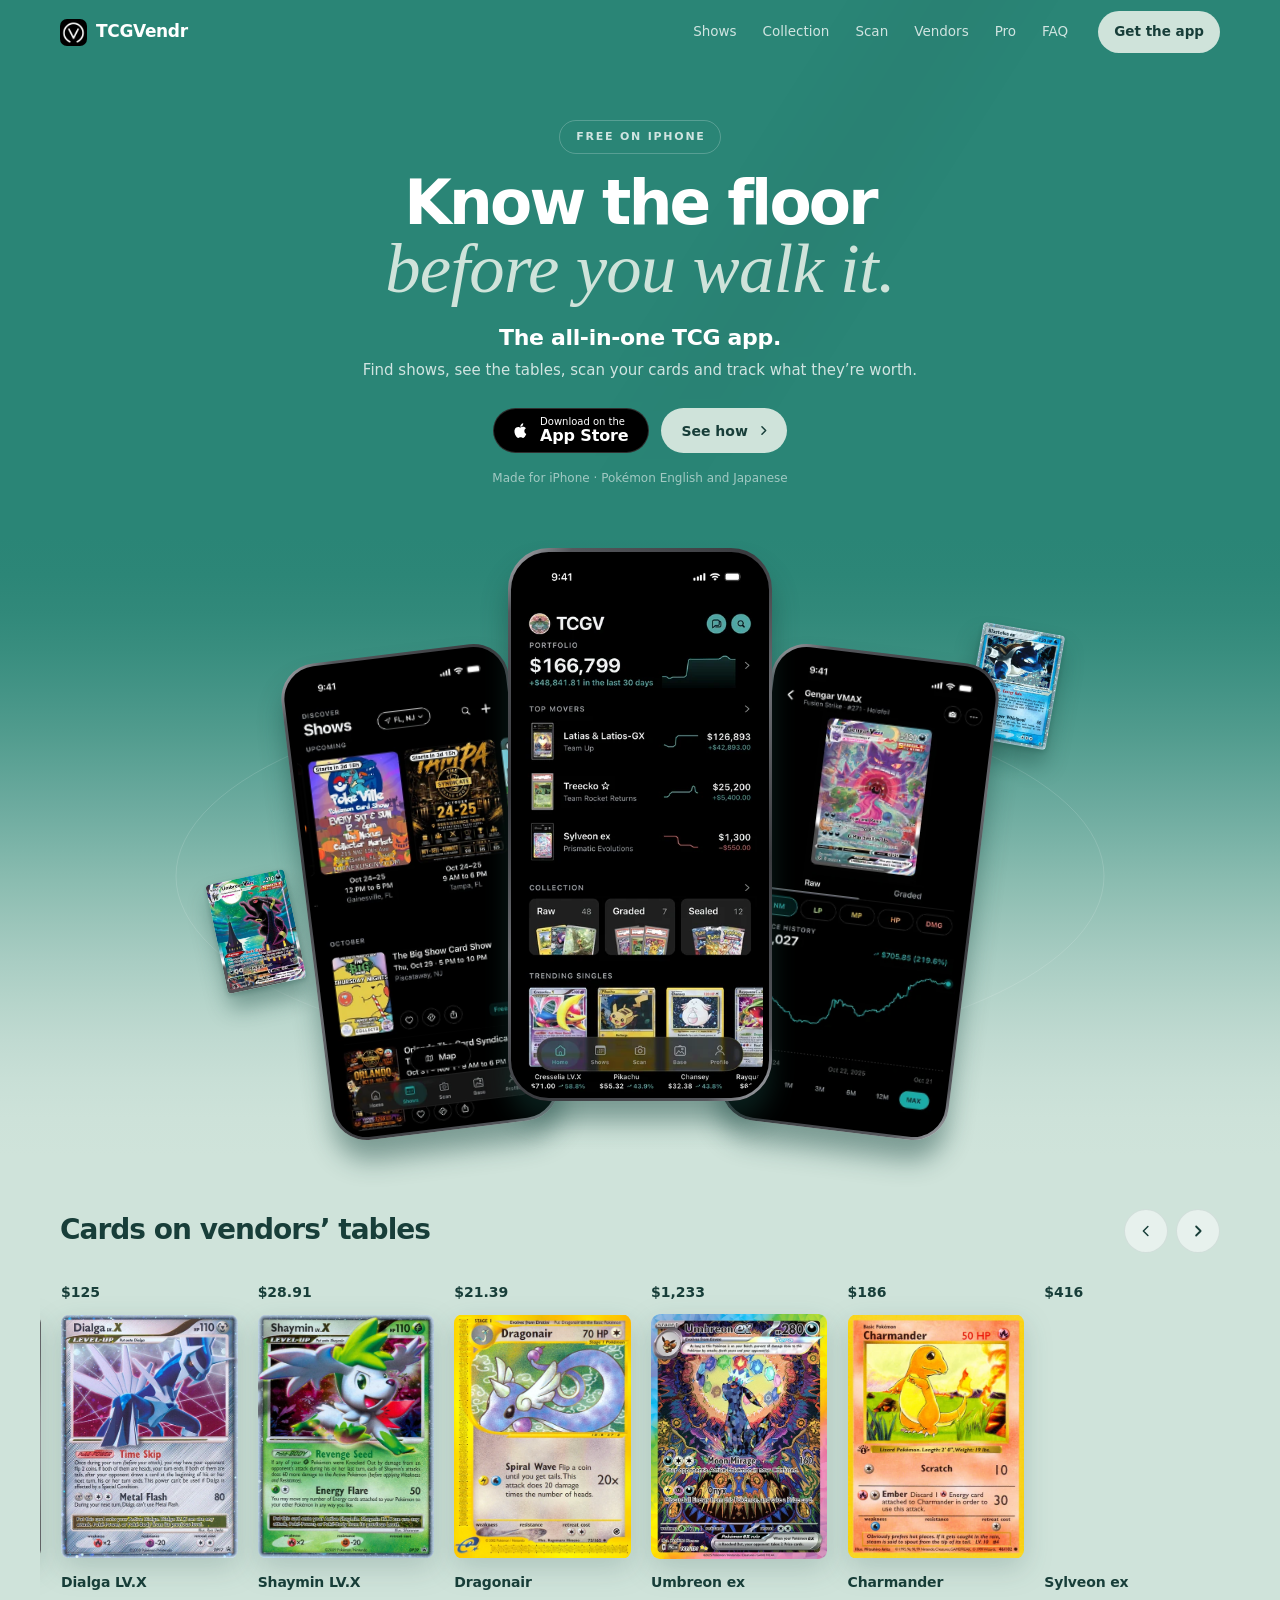
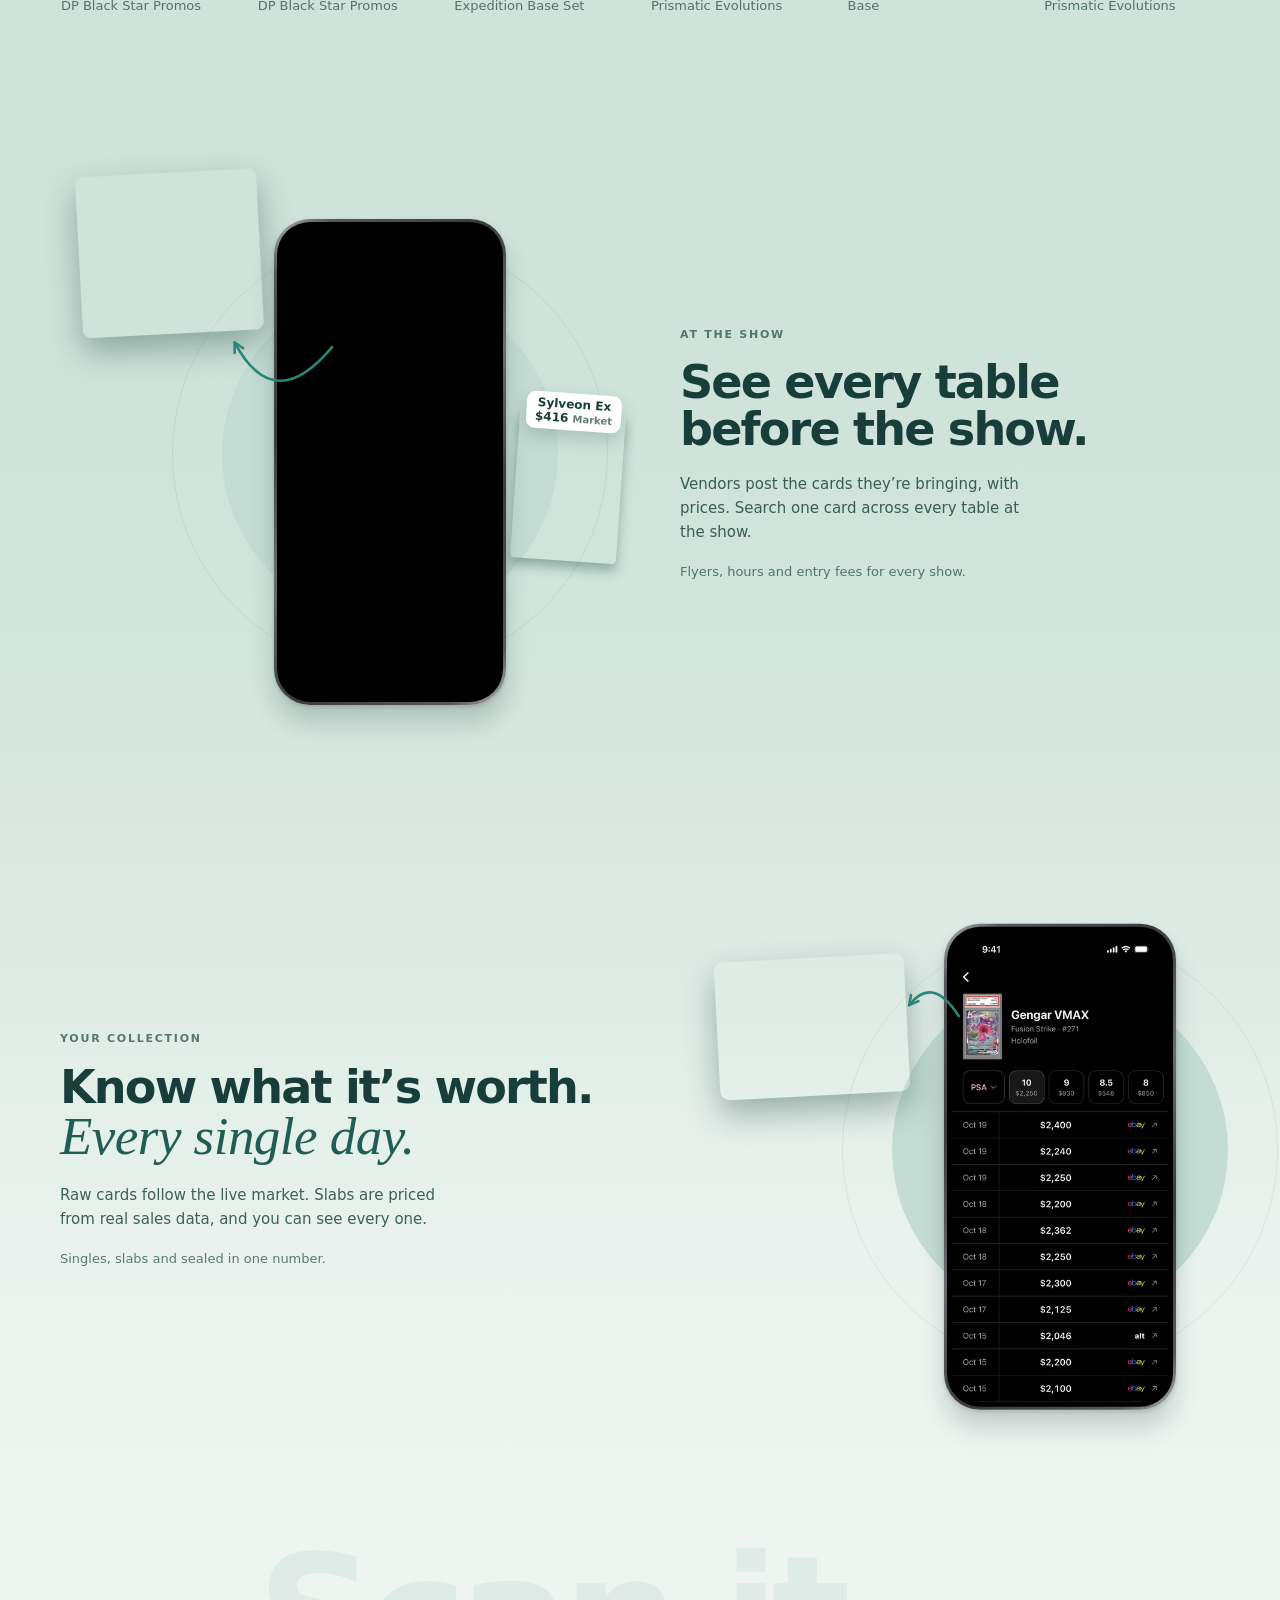
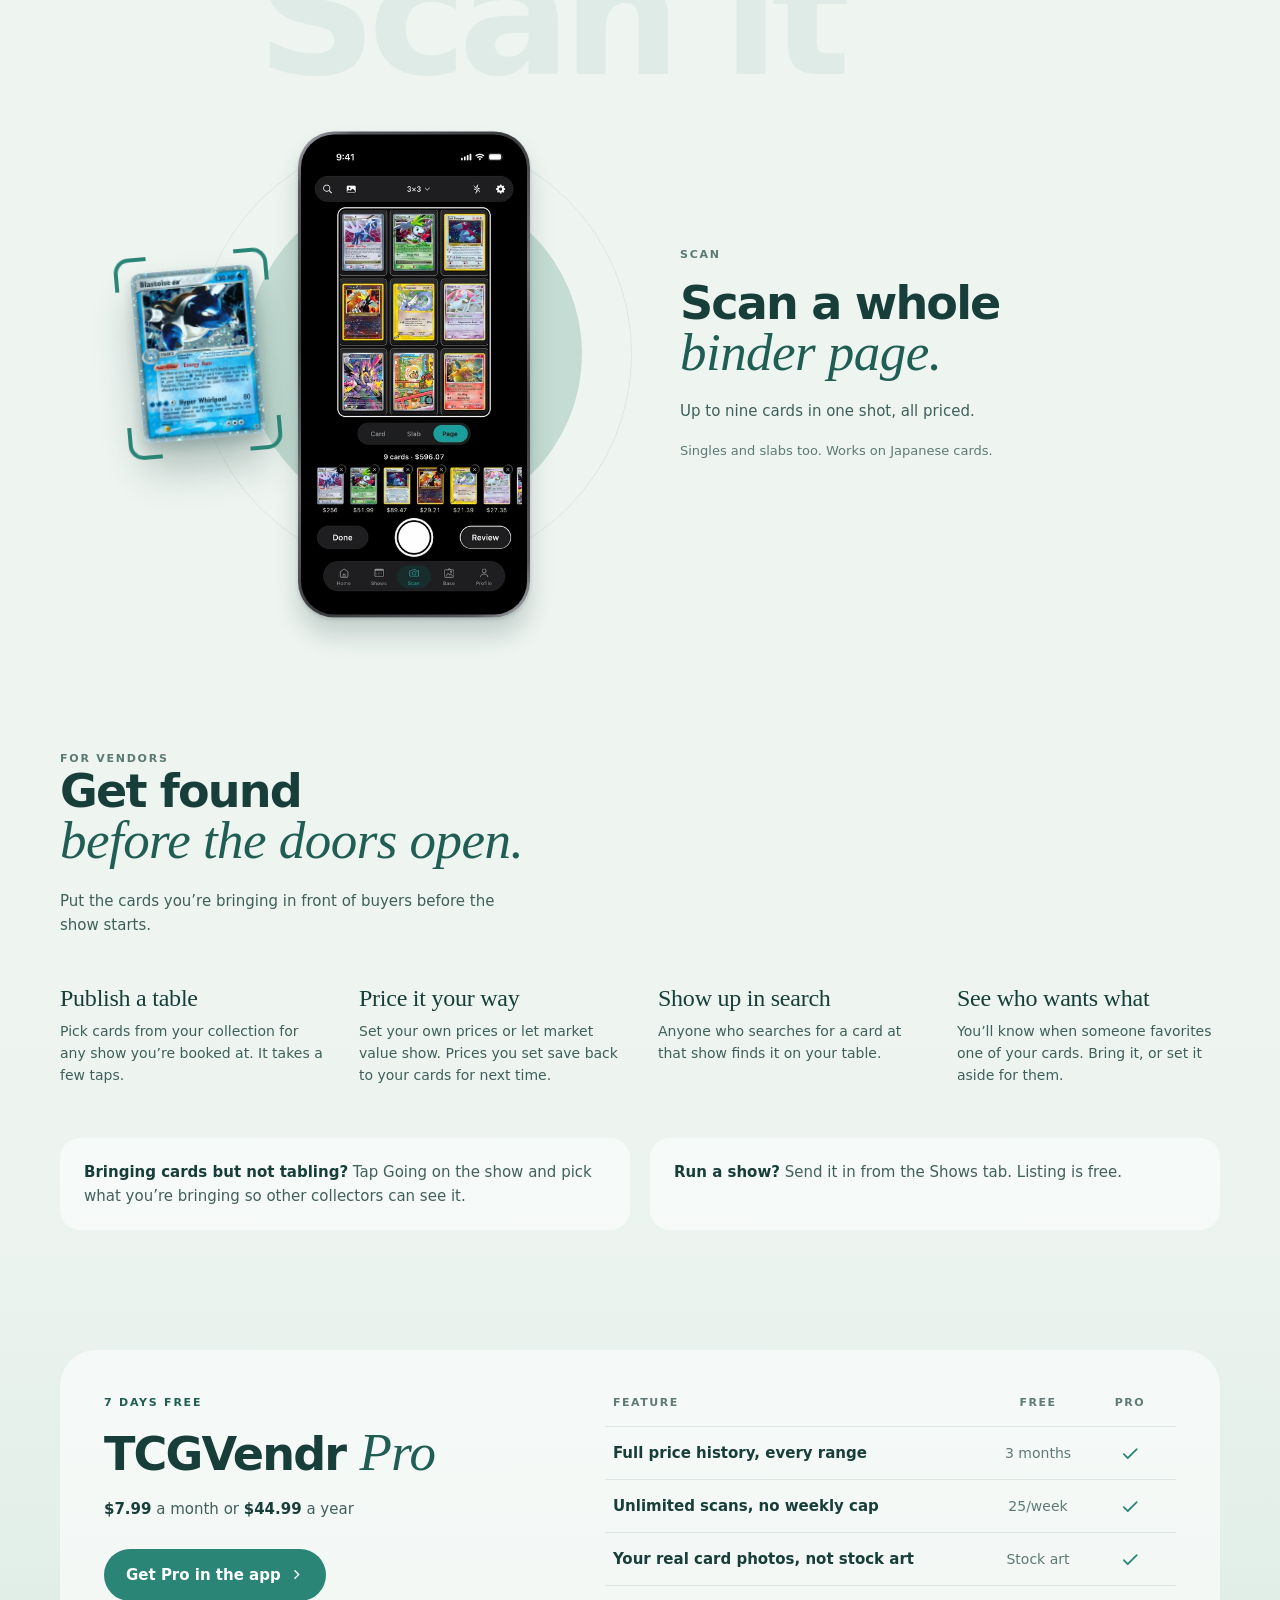
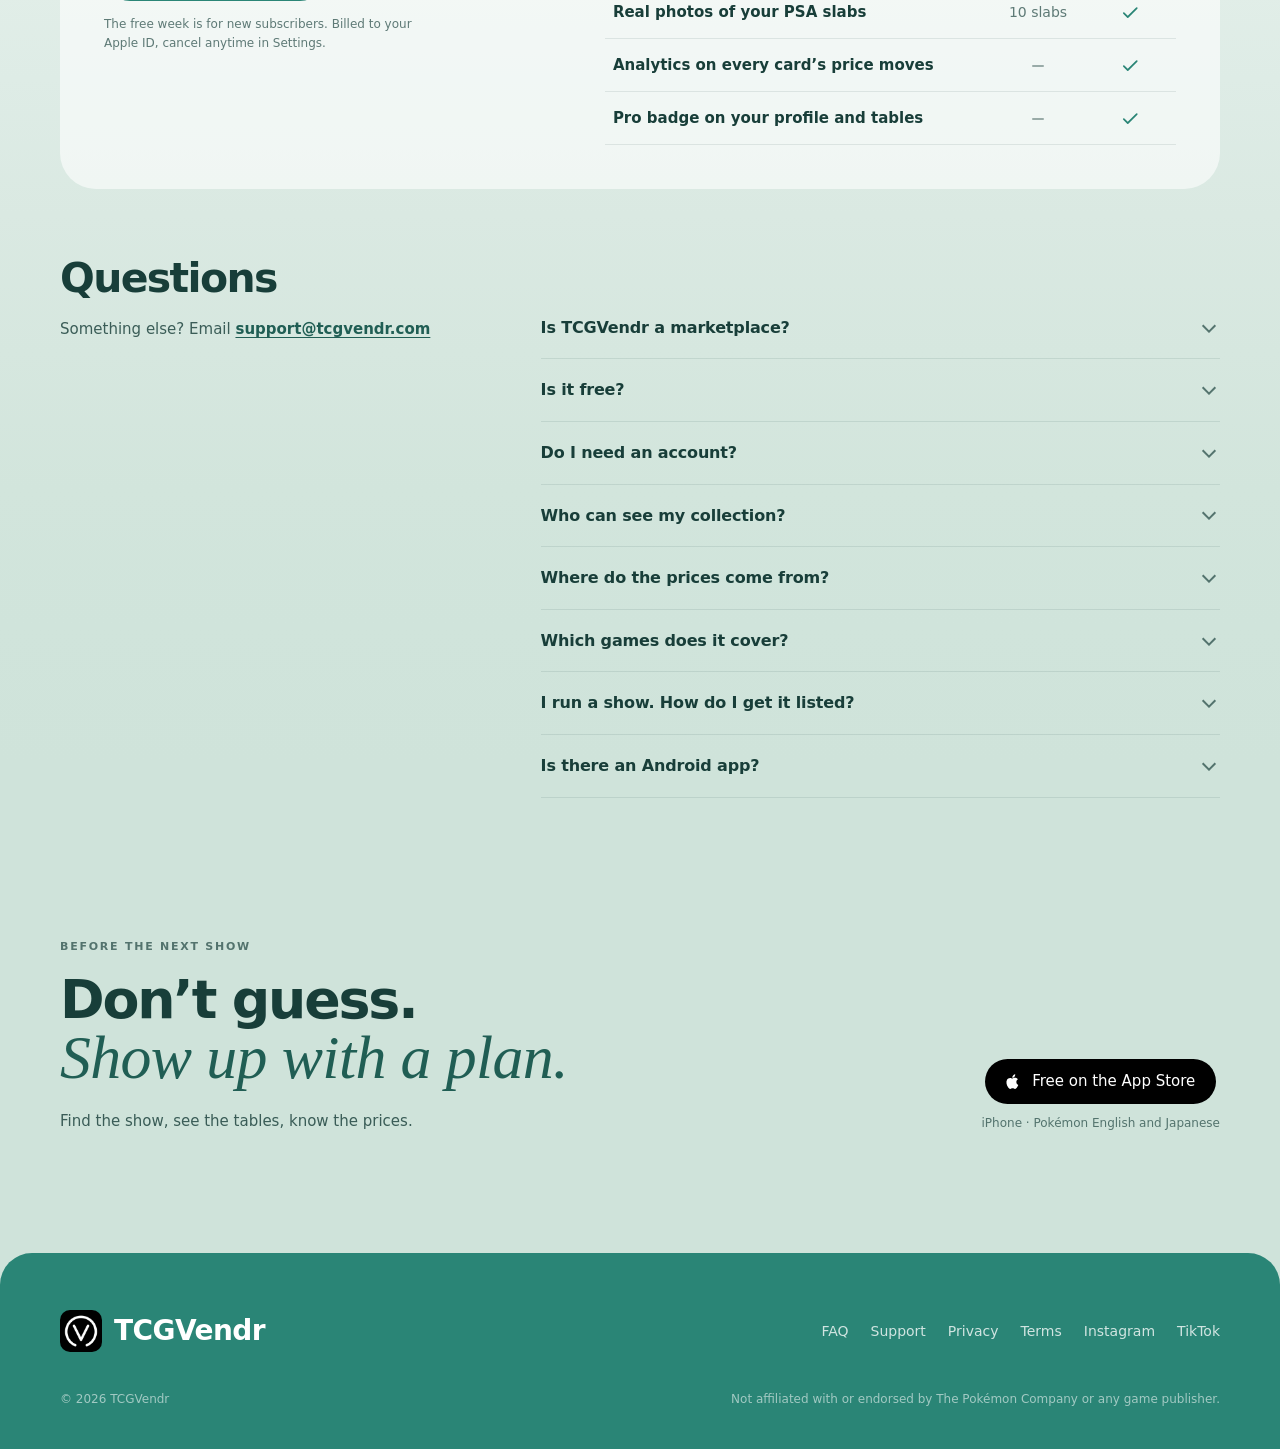
==== index.html @ 7ae93439 "Round 2: phone pass, pop-outs, audit fixes (app repo b498d44) Co-Authored-By: Claude Opus 5.5 <norep" ====
<!DOCTYPE html>
<html lang="en">
<head>
<meta charset="utf-8">
<meta name="viewport" content="width=device-width, initial-scale=1, viewport-fit=cover">
<script src="/track.js?v=3"></script>
<title>TCGVendr: Know the floor before you walk it</title>
<meta name="description" content="See what vendors are bringing to Pokémon card shows near you, with prices, before the doors open. Track your collection, scan cards and follow prices. Free on iPhone.">
<meta name="theme-color" content="#2a8576">
<meta name="color-scheme" content="light">
<meta name="apple-itunes-app" content="app-id=6778956833">
<link rel="canonical" href="https://tcgvendr.com/">
<link rel="icon" type="image/svg+xml" href="/favicon.svg?v=5">
<link rel="icon" type="image/png" href="/favicon.png?v=5">
<link rel="apple-touch-icon" href="/apple-touch-icon.png?v=4">
<meta property="og:title" content="TCGVendr: Know the floor before you walk it">
<meta property="og:description" content="See what vendors are bringing to card shows near you, with prices, before the doors open. Free on iPhone.">
<meta property="og:url" content="https://tcgvendr.com/">
<meta property="og:type" content="website">
<meta property="og:site_name" content="TCGVendr">
<meta property="og:image" content="https://tcgvendr.com/og.jpg?v=7">
<meta property="og:image:width" content="1200">
<meta property="og:image:height" content="630">
<meta property="og:image:alt" content="The TCGVendr Shows tab, listing upcoming card shows with their flyers and vendor tables.">
<meta name="twitter:card" content="summary_large_image">
<meta name="twitter:title" content="TCGVendr: Know the floor before you walk it">
<meta name="twitter:description" content="See what vendors are bringing to card shows near you, with prices, before the doors open. Free on iPhone.">
<meta name="twitter:image" content="https://tcgvendr.com/og.jpg?v=7">
<link rel="preload" as="font" type="font/woff2" crossorigin href="/fonts/plus-jakarta-sans-latin.woff2">
<link rel="preload" as="font" type="font/woff2" crossorigin href="/fonts/instrument-serif-italic-latin.woff2">
<link rel="preload" as="image" href="/shots/home-720.webp?v=1" imagesrcset="/shots/home-360.webp?v=1 360w, /shots/home-540.webp?v=1 540w, /shots/home-720.webp?v=1 720w" imagesizes="(max-width:560px) 176px, 264px" fetchpriority="high">
<script>document.documentElement.className="js";addEventListener("load",function(){if(!(window.tcgvMain&&window.tcgvSite))document.documentElement.className=""})</script>
<link rel="stylesheet" href="/site.css?v=32">
<script type="application/ld+json">
{
  "@context": "https://schema.org",
  "@graph": [
    {
      "@type": "Organization",
      "@id": "https://tcgvendr.com/#org",
      "name": "TCGVendr",
      "url": "https://tcgvendr.com/",
      "logo": "https://tcgvendr.com/apple-touch-icon.png",
      "email": "support@tcgvendr.com",
      "sameAs": [
        "https://www.instagram.com/tcgvendr.app/",
        "https://www.tiktok.com/@tcgvendr.app",
        "https://apps.apple.com/us/app/tcgvendr-card-show-finder/id6778956833"
      ]
    },
    {
      "@type": "MobileApplication",
      "name": "TCGVendr: Card Show Finder",
      "operatingSystem": "iOS",
      "applicationCategory": "ShoppingApplication",
      "description": "See what vendors are bringing to Pokémon card shows before the doors open, search one card across every table, and track your collection at market value.",
      "url": "https://tcgvendr.com/",
      "installUrl": "https://apps.apple.com/us/app/tcgvendr-card-show-finder/id6778956833",
      "publisher": { "@id": "https://tcgvendr.com/#org" },
      "offers": [
        { "@type": "Offer", "name": "Free", "price": "0", "priceCurrency": "USD" },
        { "@type": "Offer", "name": "TCGVendr Pro (monthly)", "price": "7.99", "priceCurrency": "USD" },
        { "@type": "Offer", "name": "TCGVendr Pro (yearly)", "price": "44.99", "priceCurrency": "USD" }
      ]
    }
  ]
}
</script>
</head>
<body>
<svg width="0" height="0" style="position:absolute" aria-hidden="true">
  <symbol id="i-apple" viewBox="0 0 24 24"><path fill="currentColor" d="M16.37 12.64c-.02-2.1 1.72-3.11 1.8-3.16-.98-1.43-2.5-1.63-3.04-1.65-1.3-.13-2.53.76-3.19.76-.66 0-1.67-.74-2.75-.72-1.41.02-2.72.82-3.44 2.09-1.47 2.55-.38 6.32 1.05 8.39.7 1.01 1.53 2.15 2.62 2.11 1.05-.04 1.45-.68 2.72-.68s1.63.68 2.74.66c1.13-.02 1.85-1.03 2.54-2.05.8-1.17 1.13-2.3 1.15-2.36-.03-.01-2.2-.85-2.2-3.39zM14.28 6.46c.58-.7.97-1.68.86-2.66-.83.03-1.85.56-2.45 1.26-.54.62-1.01 1.62-.88 2.57.93.07 1.88-.47 2.47-1.17z"/></symbol>
  <symbol id="i-left" viewBox="0 0 24 24"><path d="M14.5 6 8.5 12l6 6" fill="none" stroke="currentColor" stroke-width="2" stroke-linecap="round" stroke-linejoin="round"/></symbol>
  <symbol id="i-right" viewBox="0 0 24 24"><path d="m9.5 6 6 6-6 6" fill="none" stroke="currentColor" stroke-width="2.4" stroke-linecap="round" stroke-linejoin="round"/></symbol>
  <!-- Phosphor Icons (bold), MIT -->
  <symbol id="pi-check" viewBox="0 0 256 256"><path fill="currentColor" d="M232.49,80.49l-128,128a12,12,0,0,1-17,0l-56-56a12,12,0,1,1,17-17L96,183,215.51,63.51a12,12,0,0,1,17,17Z"/></symbol>
</svg>

<a class="skip" href="#main">Skip to content</a>

<header class="nav" id="nav">
  <div class="wrap nav-in">
    <a class="brand" href="/" aria-label="TCGVendr home" translate="no"><img src="/art/v2/icon.png" width="30" height="30" alt="">TCGVendr</a>
    <nav class="nav-links" aria-label="Primary">
      <a href="#shows">Shows</a>
      <a href="#collection">Collection</a>
      <a href="#scan">Scan</a>
      <a href="#vendors">Vendors</a>
      <a href="#pro">Pro</a>
      <a href="#faq">FAQ</a>
    </nav>
    <a class="nav-cta" href="https://apps.apple.com/us/app/tcgvendr-card-show-finder/id6778956833">Get the app</a>
    <button class="menu-btn" type="button" aria-expanded="false" aria-controls="menu" aria-label="Open menu"><span></span><span></span></button>
  </div>
  <nav class="menu" id="menu" aria-label="Menu" hidden>
    <a href="#shows">Shows</a>
    <a href="#collection">Collection</a>
    <a href="#scan">Scan</a>
    <a href="#vendors">Vendors</a>
    <a href="#pro">Pro</a>
    <a href="#faq">FAQ</a>
    <a class="pill" href="https://apps.apple.com/us/app/tcgvendr-card-show-finder/id6778956833">Get the app</a>
  </nav>
</header>
<div class="nav-sentinel" aria-hidden="true"></div>

<main id="main">

  <section class="hero">
    <canvas class="hero-shader" aria-hidden="true"></canvas>
    <div class="wrap hero-copy">
      <p class="chip">FREE ON IPHONE</p>
      <h1>Know the floor <span class="it">before you walk it.</span></h1>
      <p class="lede"><span class="lede-lead">The all-in-one TCG app.</span> <span class="lede-rest">Find shows, see the tables, scan your cards and track what they’re worth.</span><span class="lede-short">Find shows, see the tables, track your cards.</span></p>
      <div class="cta-row">
        <a class="store" href="https://apps.apple.com/us/app/tcgvendr-card-show-finder/id6778956833" aria-label="Download TCGVendr on the App Store">
          <svg aria-hidden="true"><use href="#i-apple"/></svg>
          <span><small>Download on the</small><b>App Store</b></span>
        </a>
        <a class="see" href="#shows">See how<svg aria-hidden="true"><use href="#i-right"/></svg></a>
      </div>
      <p class="fine">Made for iPhone · Pokémon English and Japanese</p>
    </div>
    <div class="hero-stage" role="group" aria-label="TCGVendr on iPhone">
      <svg class="orbit" viewBox="0 0 1200 520" preserveAspectRatio="none" aria-hidden="true"><ellipse cx="600" cy="260" rx="580" ry="230" fill="none" stroke="rgba(255,255,255,.14)" stroke-width="1" vector-effect="non-scaling-stroke"/></svg>
      <img class="float float-a" src="/art/v2/card-umbreon.webp" width="260" height="362" alt="" aria-hidden="true" data-depth="-.5">
      <img class="float float-b" src="/art/v2/card-blastoise.webp" width="260" height="363" alt="" aria-hidden="true" data-depth=".6">
      <div class="phone p-left" data-depth=".35">
        <div class="rim"><div class="bezel"><div class="screen"><img src="/shots/shows-720.webp?v=1" srcset="/shots/shows-360.webp?v=1 360w, /shots/shows-540.webp?v=1 540w, /shots/shows-720.webp?v=1 720w" sizes="(max-width:560px) 140px, 229px" width="720" height="1565" alt="The Shows tab: upcoming card shows with their flyers, dates and hours."></div></div></div><span class="island"></span>
      </div>
      <div class="phone p-right" data-depth=".35">
        <div class="rim"><div class="bezel"><div class="screen"><img src="/shots/chart-720.webp?v=1" srcset="/shots/chart-360.webp?v=1 360w, /shots/chart-540.webp?v=1 540w, /shots/chart-720.webp?v=1 720w" sizes="(max-width:560px) 140px, 229px" width="720" height="1565" alt="Gengar VMAX price history: $1,027, up $705.85 since 2024."></div></div></div><span class="island"></span>
      </div>
      <div class="phone p-center" data-depth="0">
        <div class="rim"><div class="bezel"><div class="screen"><img src="/shots/home-720.webp?v=1" srcset="/shots/home-360.webp?v=1 360w, /shots/home-540.webp?v=1 540w, /shots/home-720.webp?v=1 720w" sizes="(max-width:560px) 176px, 264px" width="720" height="1565" alt="Home: a $166,799 portfolio with its 30-day graph and top movers." fetchpriority="high"></div></div></div><span class="island"></span>
      </div>
    </div>
  </section>

  <div class="band">

    <section class="strip" id="tables" aria-labelledby="tables-h">
      <div class="wrap strip-head">
        <h2 id="tables-h" data-past="Cards on vendors’ tables">Cards at upcoming shows</h2>
        <div class="strip-nav" aria-hidden="true">
          <button type="button" class="round" data-scroll="-1" tabindex="-1"><svg><use href="#i-left"/></svg></button>
          <button type="button" class="round" data-scroll="1" tabindex="-1"><svg><use href="#i-right"/></svg></button>
        </div>
      </div>
      <div class="tiles-wrap">
      <ul class="tiles" data-tiles>
      <li class="tile" data-end="2026-10-23">
        <span class="tile-price">$125</span>
        <img src="/cards/dpp-DP17.webp" width="440" height="605" loading="lazy" decoding="async" alt="Dialga LV.X, DP Black Star Promos, NM">
        <b>Dialga LV.X</b>
        <span class="tile-meta">DP Black Star Promos</span>
        <span class="tile-show">Oct 23, National Card Sharks TCG and Sports EXPO</span>
      </li>
      <li class="tile" data-end="2026-10-23">
        <span class="tile-price">$28.91</span>
        <img src="/cards/dpp-DP39.webp" width="440" height="605" loading="lazy" decoding="async" alt="Shaymin LV.X, DP Black Star Promos, LP">
        <b>Shaymin LV.X</b>
        <span class="tile-meta">DP Black Star Promos</span>
        <span class="tile-show">Oct 23, National Card Sharks TCG and Sports EXPO</span>
      </li>
      <li class="tile" data-end="2026-10-23">
        <span class="tile-price">$21.39</span>
        <img src="/cards/ecard1-75.webp" width="440" height="605" loading="lazy" decoding="async" alt="Dragonair, Expedition Base Set, NM">
        <b>Dragonair</b>
        <span class="tile-meta">Expedition Base Set</span>
        <span class="tile-show">Oct 23, National Card Sharks TCG and Sports EXPO</span>
      </li>
      <li class="tile" data-end="2026-10-25">
        <span class="tile-price">$1,233</span>
        <img src="/cards/sv8pt5-161.webp" width="440" height="615" loading="lazy" decoding="async" alt="Umbreon ex, Prismatic Evolutions, NM">
        <b>Umbreon ex</b>
        <span class="tile-meta">Prismatic Evolutions</span>
        <span class="tile-show">Oct 24 to 25, TCG Jam Fox Valley Sports Spooktackular</span>
      </li>
      <li class="tile" data-end="2026-10-25">
        <span class="tile-price">$186</span>
        <img src="/cards/base1-46.webp" width="440" height="605" loading="lazy" decoding="async" alt="Charmander, Base, NM">
        <b>Charmander</b>
        <span class="tile-meta">Base</span>
        <span class="tile-show">Oct 24 to 25, TCG Jam Fox Valley Sports Spooktackular</span>
      </li>
      <li class="tile" data-end="2026-11-28">
        <span class="tile-price">$416</span>
        <img src="/cards/sv8pt5-156.webp" width="440" height="615" loading="lazy" decoding="async" alt="Sylveon ex, Prismatic Evolutions, NM">
        <b>Sylveon ex</b>
        <span class="tile-meta">Prismatic Evolutions</span>
        <span class="tile-show">Nov 28, Poke’Ville Card Show</span>
      </li>
      <li class="tile" data-end="2026-11-28">
        <span class="tile-price">$279</span>
        <img src="/cards/sv8pt5-155.webp" width="440" height="615" loading="lazy" decoding="async" alt="Espeon ex, Prismatic Evolutions, NM">
        <b>Espeon ex</b>
        <span class="tile-meta">Prismatic Evolutions</span>
        <span class="tile-show">Nov 28, Poke’Ville Card Show</span>
      </li>
      <li class="tile" data-end="2026-11-28">
        <span class="tile-price">$250</span>
        <img src="/cards/sv8pt5-150.webp" width="440" height="615" loading="lazy" decoding="async" alt="Glaceon ex, Prismatic Evolutions, NM">
        <b>Glaceon ex</b>
        <span class="tile-meta">Prismatic Evolutions</span>
        <span class="tile-show">Nov 28, Poke’Ville Card Show</span>
      </li>
      <li class="tile" data-end="2026-12-27">
        <span class="tile-price">$2,400</span>
        <img src="/cards/swsh8-271.webp" width="440" height="614" loading="lazy" decoding="async" alt="Gengar VMAX, Fusion Strike, NM">
        <b>Gengar VMAX</b>
        <span class="tile-meta">Fusion Strike</span>
        <span class="tile-show">Dec 27, Pokémon Market at Bell Works</span>
      </li>
      <li class="tile" data-end="2026-12-27">
        <span class="tile-price">$400</span>
        <img src="/cards/dpp-DP47.webp" width="440" height="605" loading="lazy" decoding="async" alt="Rayquaza C LV.X, DP Black Star Promos, MP">
        <b>Rayquaza C LV.X</b>
        <span class="tile-meta">DP Black Star Promos</span>
        <span class="tile-show">Dec 27, Pokémon Market at Bell Works</span>
      </li>
      <li class="tile" data-end="2026-12-27">
        <span class="tile-price">$309</span>
        <img src="/cards/sv3pt5-199.webp" width="440" height="615" loading="lazy" decoding="async" alt="Charizard ex, 151, NM">
        <b>Charizard ex</b>
        <span class="tile-meta">151</span>
        <span class="tile-show">Dec 27, Pokémon Market at Bell Works</span>
      </li>
    </ul>
      </div>
    </section>

    <section class="feat" id="shows">
      <div class="wrap feat-in">
        <div class="feat-art reveal" data-pluck>
          <svg class="well" viewBox="0 0 560 560" aria-hidden="true"><circle cx="280" cy="280" r="210" fill="var(--well)"/><circle cx="280" cy="280" r="272" fill="none" stroke="var(--ring)"/></svg>
          <div class="phone" data-float>
            <div class="rim"><div class="bezel"><div class="screen"><img src="/shots/show-720.webp?v=2" srcset="/shots/show-360.webp?v=2 360w, /shots/show-540.webp?v=2 540w, /shots/show-720.webp?v=2 720w" sizes="(max-width:560px) 200px, 232px" width="720" height="1565" loading="lazy" decoding="async" alt="A show page: the Poke'Ville Card Show flyer, date, hours, Going and Directions, and the tables coming with their cards."></div></div></div><span class="island"></span>
            <img class="pluck" src="/art/v2/card-sylveon.webp" width="440" height="615" loading="lazy" decoding="async" alt="" aria-hidden="true">
            <span class="pluck-tag" aria-hidden="true"><b>Sylveon Ex</b><span>$416 <small>Market</small></span></span>
            <img class="pop-map" src="/art/v2/pop-map.webp" width="720" height="641" loading="lazy" decoding="async" alt="" aria-hidden="true">
            <svg class="map-arrow" viewBox="0 0 500 450" aria-hidden="true"><path class="line shaft" pathLength="1" d="M470 100Q220 400 50 80"/><path class="line head" pathLength="1" d="M50 125L50 80L87 105"/></svg>
            <svg class="map-arrow-m" viewBox="0 0 400 500" aria-hidden="true"><path class="line shaft" pathLength="1" d="M370 230Q170 450 40 80"/><path class="line head" pathLength="1" d="M33 125L40 80L73 111"/></svg>
          </div>
        </div>
        <div class="feat-copy reveal">
          <p class="eyebrow">At the show</p>
          <h2>See every table before the show.</h2>
          <p class="body">Vendors post the cards they’re bringing, with prices. Search one card across every table at the show.</p>
          <p class="note">Flyers, hours and entry fees for every show.</p>
        </div>
      </div>
    </section>

    <section class="feat flip" id="collection">
      <div class="wrap feat-in">
        <div class="feat-art reveal" data-graph>
          <svg class="well" viewBox="0 0 560 560" aria-hidden="true"><circle cx="280" cy="280" r="210" fill="var(--well)"/><circle cx="280" cy="280" r="272" fill="none" stroke="var(--ring)"/></svg>
          <div class="phone" data-float>
            <div class="rim"><div class="bezel"><div class="screen"><img src="/shots/sales-720.webp?v=1" srcset="/shots/sales-360.webp?v=1 360w, /shots/sales-540.webp?v=1 540w, /shots/sales-720.webp?v=1 720w" sizes="(max-width:560px) 200px, 232px" width="720" height="1565" loading="lazy" decoding="async" alt="Gengar VMAX PSA 10: its recent sales, newest first."></div></div></div><span class="island"></span>
            <img class="pop-graph" src="/art/v2/pop-graph.webp?v=2" width="720" height="522" loading="lazy" decoding="async" alt="" aria-hidden="true">
            <svg class="pop-arrow" viewBox="0 0 300 300" aria-hidden="true"><path class="line shaft" pathLength="1" d="M262 196Q150 18 48 148"/><path class="line head" pathLength="1" d="M88 131L48 148L56 105"/></svg>
            <svg class="pop-arrow-m" viewBox="0 0 440 320" aria-hidden="true"><path class="line shaft" pathLength="1" d="M70 280C300 280 400 210 400 30"/><path class="line head" pathLength="1" d="M365 65L400 30L435 65"/></svg>
          </div>
        </div>
        <div class="feat-copy reveal">
          <p class="eyebrow">Your collection</p>
          <h2>Know what it’s worth. <span class="it">Every single day.</span></h2>
          <p class="body">Raw cards follow the live market. Slabs are priced from real sales data, and you can see every one.</p>
          <p class="note">Singles, slabs and sealed in one number.</p>
        </div>
      </div>
    </section>

    <section class="feat" id="scan">
      <div class="ghost" aria-hidden="true">Scan it</div>
      <div class="wrap feat-in">
        <div class="feat-art reveal" data-scanfx>
          <div class="scanfx" aria-hidden="true">
            <div class="scan-card"><img src="/art/v2/card-blastoise.webp" width="260" height="363" loading="lazy" decoding="async" alt=""><span class="beam"></span></div>
            <span class="vf"><i class="tl"></i><i class="tr"></i><i class="bl"></i><i class="br"></i></span>
          </div>
          <svg class="well" viewBox="0 0 560 560" aria-hidden="true"><circle cx="280" cy="280" r="210" fill="var(--well)"/><circle cx="280" cy="280" r="272" fill="none" stroke="var(--ring)"/></svg>
          <div class="phone" data-float>
            <div class="rim"><div class="bezel"><div class="screen"><img src="/shots/scan-720.webp?v=1" srcset="/shots/scan-360.webp?v=1 360w, /shots/scan-540.webp?v=1 540w, /shots/scan-720.webp?v=1 720w" sizes="(max-width:560px) 200px, 232px" width="720" height="1565" loading="lazy" decoding="async" alt="The Scan tab in Page mode: a 3 by 3 binder page, nine cards identified and priced, $596.07 in all."></div></div></div><span class="island"></span>
          </div>
        </div>
        <div class="feat-copy reveal">
          <p class="eyebrow">Scan</p>
          <h2>Scan a whole <span class="it">binder page.</span></h2>
          <p class="body">Up to nine cards in one shot, all priced.</p>
          <p class="note">Singles and slabs too. Works on Japanese cards.</p>
        </div>
      </div>
    </section>

    <section class="vendors" id="vendors">
      <div class="wrap reveal">
        <p class="eyebrow">For vendors</p>
        <h2>Get found <span class="it">before the doors open.</span></h2>
        <p class="body">Put the cards you’re bringing in front of buyers before the show starts.</p>
        <div class="v-grid">
          <div class="v-item"><h3>Publish a table</h3><p>Pick cards from your collection for any show you’re booked at. It takes a few taps.</p></div>
          <div class="v-item"><h3>Price it your way</h3><p>Set your own prices or let market value show. Prices you set save back to your cards for next time.</p></div>
          <div class="v-item"><h3>Show up in search</h3><p>Anyone who searches for a card at that show finds it on your table.</p></div>
          <div class="v-item"><h3>See who wants what</h3><p>You’ll know when someone favorites one of your cards. Bring it, or set it aside for them.</p></div>
        </div>
        <div class="v-band">
          <p><b>Bringing cards but not tabling?</b> Tap Going on the show and pick what you’re bringing so other collectors can see it.</p>
          <p><b>Run a show?</b> Send it in from the Shows tab. Listing is free.</p>
        </div>
      </div>
    </section>

    <section class="pro" id="pro">
      <div class="wrap">
        <div class="pro-card reveal">
          <div class="pro-head">
            <p class="eyebrow">7 days free</p>
            <h2>TCGVendr <span class="it">Pro</span></h2>
            <p class="pro-price"><b>$7.99</b> a month or <b>$44.99</b> a year</p>
            <a class="pro-btn" href="https://apps.apple.com/us/app/tcgvendr-card-show-finder/id6778956833">Get Pro in the app<svg aria-hidden="true"><use href="#i-right"/></svg></a>
            <p class="pro-note">The free week is for new subscribers. Billed to your Apple ID, cancel anytime in Settings.</p>
          </div>
          <div class="pro-table">
            <table>
              <thead><tr><th scope="col">Feature</th><th scope="col" class="pt-free">Free</th><th scope="col" class="pt-pro">Pro</th></tr></thead>
              <tbody>
                <tr><th scope="row">Full price history, every range</th><td class="pt-free">3 months</td><td class="pt-pro"><svg class="pt-check" role="img" aria-label="Included"><use href="#pi-check"/></svg></td></tr>
                <tr><th scope="row">Unlimited scans, no weekly cap</th><td class="pt-free">25/week</td><td class="pt-pro"><svg class="pt-check" role="img" aria-label="Included"><use href="#pi-check"/></svg></td></tr>
                <tr><th scope="row">Your real card photos, not stock art</th><td class="pt-free">Stock art</td><td class="pt-pro"><svg class="pt-check" role="img" aria-label="Included"><use href="#pi-check"/></svg></td></tr>
                <tr><th scope="row">Real photos of your PSA slabs</th><td class="pt-free">10 slabs</td><td class="pt-pro"><svg class="pt-check" role="img" aria-label="Included"><use href="#pi-check"/></svg></td></tr>
                <tr><th scope="row">Analytics on every card’s price moves</th><td class="pt-free"><span class="pt-no" role="img" aria-label="Not included"></span></td><td class="pt-pro"><svg class="pt-check" role="img" aria-label="Included"><use href="#pi-check"/></svg></td></tr>
                <tr><th scope="row">Pro badge on your profile and tables</th><td class="pt-free"><span class="pt-no" role="img" aria-label="Not included"></span></td><td class="pt-pro"><svg class="pt-check" role="img" aria-label="Included"><use href="#pi-check"/></svg></td></tr>
              </tbody>
            </table>
          </div>
        </div>
      </div>
    </section>

    <section class="faq" id="faq">
      <div class="wrap faq-in">
        <div class="faq-head">
          <h2>Questions</h2>
          <p>Something else? Email <a href="mailto:support@tcgvendr.com">support@tcgvendr.com</a></p>
        </div>
        <div class="faq-list">
          <details><summary>Is TCGVendr a marketplace?</summary><p>No. Vendors show what they’re bringing, and you buy in person at the show. There are no payments, shipping or escrow in the app.</p></details>
          <details><summary>Is it free?</summary><p>Yes. Shows, tables, search, your collection, favorites, messages and publishing a table are all free, and you get 25 card scans and 10 slab scans a week. TCGVendr Pro is optional.</p></details>
          <details><summary>Do I need an account?</summary><p>Yes. Sign in with Apple, Google or your email (we send you a code, there’s no password). Then add a display name and your home state so the app can show you shows nearby.</p></details>
          <details><summary>Who can see my collection?</summary><p>Your cards show on your profile, with an asking price if you set one. Nobody sees what you paid or what you’ve sold. Hide any card to take it off your profile.</p></details>
          <details><summary>Where do the prices come from?</summary><p>Raw cards and sealed follow the live market and update every day. Slabs are priced from recent sales, and you can see those sales under the chart. On a table, the vendor’s own price comes first.</p></details>
          <details><summary>Which games does it cover?</summary><p>Pokémon for now: English and Japanese cards, plus sealed product. Japanese cards show their English names.</p></details>
          <details><summary>I run a show. How do I get it listed?</summary><p>Tap + on the Shows tab and fill it in. We check every show before it goes live, and listing is free.</p></details>
          <details><summary>Is there an Android app?</summary><p>Not yet. TCGVendr is iPhone only for now. On an Android phone, tap any Get the app button and leave your email, and we’ll tell you the day it’s out.</p></details>
        </div>
      </div>
    </section>

    <section class="close" aria-labelledby="close-h">
      <div class="wrap close-in reveal">
        <div>
          <p class="eyebrow">Before the next show</p>
          <h2 id="close-h" style="margin-top:18px">Don’t guess. <span class="it">Show up with a plan.</span></h2>
          <p class="sub">Find the show, see the tables, know the prices.</p>
        </div>
        <div class="close-cta">
          <a class="store close-pill" href="https://apps.apple.com/us/app/tcgvendr-card-show-finder/id6778956833" aria-label="Free on the App Store"><svg aria-hidden="true"><use href="#i-apple"/></svg>Free on the App Store</a>
          <p class="fine">iPhone · Pokémon English and Japanese</p>
        </div>
      </div>
    </section>

  </div>
</main>

<footer class="foot">
  <div class="wrap foot-in">
    <div class="foot-top">
      <a class="brand" href="/" translate="no"><img src="/art/v2/icon.png" width="42" height="42" alt="">TCGVendr</a>
      <nav aria-label="Footer">
        <a href="#faq">FAQ</a>
        <a href="mailto:support@tcgvendr.com">Support</a>
        <a href="/privacy">Privacy</a>
        <a href="/terms">Terms</a>
        <a href="https://www.instagram.com/tcgvendr.app/" rel="me noopener" target="_blank">Instagram</a>
        <a href="https://www.tiktok.com/@tcgvendr.app" rel="me noopener" target="_blank">TikTok</a>
      </nav>
    </div>
    <div class="foot-base">
      <p>© 2026 TCGVendr</p>
      <p>Not affiliated with or endorsed by The Pokémon Company or any game publisher.</p>
    </div>
  </div>
</footer>

<script src="/main.js?v=82" defer></script>
<script src="/site.js?v=5" defer></script>
<script src="/escape.js?v=5" defer></script>
<script src="/android.js?v=2" defer></script>
</body>
</html>
---- site.css ----
/* tcgvendr.com, the green rebuild (2026-10-21). One page that stays in its color
   top to bottom: the hero is the theme teal and eases into sage, the sections
   blend sage → cream → sage on ONE background (no section edges), and the
   footer is its own dark panel. Fades are smoothstep stops, never a straight
   two-stop gradient: a straight fade over a big lightness jump shows a line
   where it starts (Caeden 10-21). */

@font-face { font-family: "Jakarta"; src: url(/fonts/plus-jakarta-sans-latin.woff2) format("woff2"); font-weight: 200 800; font-display: swap; }
@font-face { font-family: "Instrument Serif"; src: url(/fonts/instrument-serif-italic-latin.woff2) format("woff2"); font-style: italic; font-weight: 400; font-display: swap; }
@font-face { font-family: "Instrument Serif"; src: url(/fonts/instrument-serif-latin.woff2) format("woff2"); font-style: normal; font-weight: 400; font-display: swap; }

:root {
  /* three colors plus white */
  --deep: #2a8576;
  --light: #cfe3da;
  --cream: #eef5f1;
  /* text on the light sections: the teal, darkened (keeps its hue) */
  --ink: #183e39;
  --ink-sub: rgba(24, 62, 57, .82);
  --ink-faint: rgba(24, 62, 57, .68);
  --accent: #205e54;
  --well: #c4dcd3;
  --ring: rgba(24, 62, 57, .1);
  --on-deep: #fff;
  --on-deep-sub: rgba(255, 255, 255, .78);
  --on-deep-faint: rgba(255, 255, 255, .56);
  --wrap: 1200px;
  --gut-l: max(20px, env(safe-area-inset-left));
  --gut-r: max(20px, env(safe-area-inset-right));
  --sans: "Jakarta", -apple-system, system-ui, sans-serif;
  --serif: "Instrument Serif", Georgia, serif;
  /* the app's one spring (constants/motion.ts SPRING: damping 16, stiffness 220, mass 0.7) */
  --spring: linear(0, 0.0335, 0.118, 0.2331, 0.3622, 0.4932, 0.6171, 0.7282, 0.8234, 0.9013, 0.9622, 1.0073, 1.0385, 1.058, 1.068, 1.0707, 1.0681, 1.062, 1.0538, 1.0447, 1.0354, 1.0267, 1.0189, 1.0122, 1.0068, 1.0025, 0.9994, 0.9972, 0.9959, 0.9952, 0.995, 0.9952, 0.9956, 0.9962, 0.9969, 0.9975, 0.9981, 0.9987, 0.9992, 0.9995, 1);
  --spring-ms: 620ms;
  /* box-shadows on the phone rim, never filter: drop-shadow (Safari can draw a filter layer as a box) */
  --phone-shadow: 0 18px 24px rgba(24, 62, 57, .2), 0 2px 4px rgba(0, 0, 0, .14);
  --hero-shadow: 0 20px 26px rgba(21, 67, 59, .45);
  color-scheme: light;
}

*, *::before, *::after { box-sizing: border-box; }
html { -webkit-text-size-adjust: 100%; scroll-padding-top: 76px; scroll-behavior: smooth; }
body {
  margin: 0;
  background: var(--light);
  color: var(--ink);
  font: 500 15px/1.6 var(--sans);
  -webkit-font-smoothing: antialiased;
  -webkit-tap-highlight-color: transparent;
  overflow-x: hidden;
}
img { display: block; max-width: 100%; height: auto; }
a { color: inherit; text-decoration: none; touch-action: manipulation; }
button { font: inherit; touch-action: manipulation; }
h1, h2, h3 { margin: 0; font-weight: 600; letter-spacing: -.04em; text-wrap: balance; }
/* no one-word last lines under the headlines */
.lede, .body, .note, .sub, .v-item p, .faq-list p { text-wrap: pretty; }
p { margin: 0; }
.it { font-family: var(--serif); font-style: italic; font-weight: 400; letter-spacing: -.01em; font-size: 1.15em; }
.wrap { max-width: var(--wrap); margin: 0 auto; padding-left: var(--gut-l); padding-right: var(--gut-r); }
.eyebrow { font-size: 11px; font-weight: 700; letter-spacing: .16em; text-transform: uppercase; color: var(--ink-faint); }
.skip { position: absolute; left: -9999px; top: 8px; z-index: 100; background: #fff; color: var(--ink); padding: 10px 16px; border-radius: 999px; }
.skip:focus { left: 12px; }
:focus-visible { outline: 2px solid var(--deep); outline-offset: 3px; border-radius: 8px; }
.nav :focus-visible, .hero :focus-visible, .foot :focus-visible { outline-color: #fff; }

/* ---------- nav ---------- */
.nav { position: fixed; top: 0; left: 0; right: 0; z-index: 50; color: #fff; transition: background .22s ease, box-shadow .22s ease; }
.nav.solid, .nav.open { background: rgba(31, 112, 99, .82); -webkit-backdrop-filter: blur(16px) saturate(1.4); backdrop-filter: blur(16px) saturate(1.4); box-shadow: 0 1px 0 rgba(255, 255, 255, .08); }
.nav-in { display: flex; align-items: center; gap: 22px; height: 64px; }
.brand { display: flex; align-items: center; gap: 9px; font-weight: 800; font-size: 17px; letter-spacing: -.02em; }
.brand img { width: 27px; height: 27px; border-radius: 7px; }
.nav-links { display: flex; gap: 26px; margin-left: auto; font-size: 13.5px; font-weight: 500; }
.nav-links a { color: var(--on-deep-sub); padding: 10px 0; transition: color .16s; }
.nav-links a:hover { color: #fff; }
.nav-cta { white-space: nowrap; margin-left: 8px; background: var(--light); color: var(--ink); font-weight: 700; font-size: 13.5px; padding: 10px 16px; border-radius: 999px; transition: transform .2s var(--spring), box-shadow .2s; }
.nav-cta:hover { transform: translateY(-1px); box-shadow: 0 6px 16px rgba(0, 0, 0, .16); }
.menu-btn { display: none; margin-left: auto; width: 44px; height: 44px; border: 0; border-radius: 999px; background: rgba(255, 255, 255, .14); color: #fff; align-items: center; justify-content: center; flex-direction: column; gap: 5px; cursor: pointer; }
.menu-btn span { display: block; width: 18px; height: 2px; border-radius: 2px; background: currentColor; transition: transform .2s; }
.nav.open .menu-btn span:first-child { transform: translateY(3.5px) rotate(45deg); }
.nav.open .menu-btn span:last-child { transform: translateY(-3.5px) rotate(-45deg); }
.menu { display: grid; gap: 4px; padding: 8px var(--gut-r) 20px var(--gut-l); }
.menu[hidden] { display: none; }
.menu a { padding: 12px 4px; font-size: 17px; font-weight: 600; color: #fff; }
.menu .pill { margin-top: 8px; text-align: center; background: var(--light); color: var(--ink); border-radius: 999px; padding: 14px; }
.nav-sentinel { position: absolute; top: 0; height: 40px; width: 1px; }

/* ---------- hero ---------- */
.hero {
  --fade: 620px;
  position: relative;
  z-index: 1; /* the phone shadows fall onto the section below instead of stopping in a line */
  overflow: hidden;
  color: #fff;
  padding-top: 64px;
  background: linear-gradient(180deg, #2a8576 0, #2a8576 calc(100% - var(--fade) * 1.0), #2c8677 calc(100% - var(--fade) * 0.9375), #31897a calc(100% - var(--fade) * 0.875), #398e7f calc(100% - var(--fade) * 0.8125), #449486 calc(100% - var(--fade) * 0.75), #509b8d calc(100% - var(--fade) * 0.6875), #5ea396 calc(100% - var(--fade) * 0.625), #6dab9f calc(100% - var(--fade) * 0.5625), #7cb4a8 calc(100% - var(--fade) * 0.5), #8cbdb1 calc(100% - var(--fade) * 0.4375), #9bc5ba calc(100% - var(--fade) * 0.375), #a9cdc3 calc(100% - var(--fade) * 0.3125), #b5d4ca calc(100% - var(--fade) * 0.25), #c0dad1 calc(100% - var(--fade) * 0.1875), #c8dfd6 calc(100% - var(--fade) * 0.125), #cde2d9 calc(100% - var(--fade) * 0.0625), #cfe3da calc(100% - var(--fade) * 0.0));
}
/* clip the side phones at the screen edges only; the bottom stays open for the shadows */
@supports (overflow: clip) { .hero { overflow: visible; overflow-x: clip; } }
/* the shader: faint moving light in the flat teal only, it fades out before
   the color starts to change so it can never band the fade */
.hero-shader { position: absolute; left: 0; top: 0; width: 100%; height: calc(100% - var(--fade)); pointer-events: none; opacity: .9;
  -webkit-mask-image: linear-gradient(180deg, #000 60%, transparent); mask-image: linear-gradient(180deg, #000 60%, transparent); }
.hero-copy { position: relative; text-align: center; padding-top: 56px; }
.chip { display: inline-block; padding: 7px 14px 7px 16px; border-radius: 999px; border: 1px solid rgba(255, 255, 255, .22); font-size: 11px; font-weight: 700; letter-spacing: .16em; color: var(--on-deep-sub); }
.hero h1 { margin-top: 18px; font-size: clamp(40px, 4.8vw, 67px); line-height: 1; letter-spacing: -.045em; }
.hero h1 .it { display: block; color: var(--light); }
.lede-lead { display: block; font-size: 22px; font-weight: 600; letter-spacing: -.015em; line-height: 1.3; color: #fff; }
.lede-rest { display: block; margin-top: 6px; text-wrap: balance; }
/* phones get the short line (one row); desktop keeps the full one */
.lede-short { display: none; }
.lede { margin: 20px auto 0; max-width: 560px; font-size: 15px; line-height: 1.6; color: var(--on-deep-sub); }
.cta-row { margin-top: 26px; display: flex; gap: 12px; justify-content: center; align-items: center; flex-wrap: wrap; }
.store { display: inline-flex; align-items: center; gap: 9px; height: 45px; padding: 0 20px 0 16px; border-radius: 999px; background: #000; color: #fff; border: 1px solid rgba(255, 255, 255, .18); transition: transform .3s var(--spring), box-shadow .25s; }
.store:hover { transform: translateY(-3px); box-shadow: 0 12px 26px rgba(0, 0, 0, .28); }
.store svg { width: 21px; height: 21px; flex: none; }
.store span { display: flex; flex-direction: column; text-align: left; line-height: 1.1; }
.store small { font-size: 10px; font-weight: 500; }
.store b { font-size: 16px; font-weight: 600; letter-spacing: -.01em; }
.see { display: inline-flex; align-items: center; gap: 8px; height: 45px; padding: 0 16px 0 20px; border-radius: 999px; background: var(--light); color: var(--ink); font-size: 14px; font-weight: 700; }
.see svg { width: 15px; height: 15px; transition: transform .3s var(--spring); }
.see:hover svg { transform: translateX(4px); }
.fine { margin-top: 16px; font-size: 12px; color: var(--on-deep-faint); }

.hero-stage { position: relative; max-width: 960px; height: 624px; margin: 44px auto 0; }
.orbit { position: absolute; left: 0; top: 136px; width: 100%; height: 416px; pointer-events: none; }
.hero-stage .phone { position: absolute; left: 50%; top: 120px; }
.hero-stage .p-left { --w: 229px; transform: translateX(-146%) translateY(var(--py, 0px)) rotate(-7deg); }
.hero-stage .p-right { --w: 229px; transform: translateX(46%) translateY(var(--py, 0px)) rotate(7deg); }
.hero-stage .p-center { --w: 264px; top: 16px; transform: translateX(-50%); z-index: 2; }
.hero-stage .rim { box-shadow: var(--hero-shadow); }
.float { position: absolute; width: 80px; border-radius: 4px; box-shadow: 0 16px 22px rgba(21, 67, 59, .4), 0 2px 5px rgba(21, 67, 59, .25); }
.float-a { left: 56px; top: 344px; transform: translateY(var(--py, 0px)) rotate(-12deg); }
.float-b { right: 64px; top: 96px; width: 83px; transform: translateY(var(--py, 0px)) rotate(10deg); }

/* ---------- the phone: a CSS frame around a real screenshot (layers inside can move) ---------- */
.phone { --w: 290px; font-size: var(--w); width: 1em; position: relative; }
.phone .rim { position: relative; padding: .012em; border-radius: .155em; background: linear-gradient(135deg, #b4b6bb 0%, #55575c 8%, #3a3b3f 30%, #6a6c71 50%, #3a3b3f 70%, #55575c 92%, #b4b6bb 100%); }
.phone .bezel { padding: .022em; border-radius: .143em; background: #000; }
.phone .screen { position: relative; overflow: hidden; border-radius: .122em; aspect-ratio: 1206 / 2622; background: #000; transform: translateZ(0); }
.phone .screen img { position: absolute; inset: 0; width: 100%; height: 100%; }
.phone .island { position: absolute; left: 50%; top: .028em; width: .3em; height: .088em; transform: translateX(-50%); border-radius: 999px; background: #000; z-index: 3; }

/* hero entrance: the phones rise on the app's spring (site.js adds .go) */
.js .hero-stage .phone, .js .hero-stage .float { opacity: 0; }
.js .hero-stage.go .phone, .js .hero-stage.go .float { opacity: 1; transition: opacity .3s ease-out, translate var(--spring-ms) var(--spring); }
.js .hero-stage .phone { translate: 0 70px; }
.js .hero-stage.go .phone { translate: 0 0; }
.js .hero-stage .float { translate: 0 40px; }
.js .hero-stage.go .float { translate: 0 0; transition-delay: .18s; }
.js .hero-stage.go .p-left, .js .hero-stage.go .p-right { transition-delay: .06s; }

/* ---------- the light page ---------- */
.band { overflow: hidden; overflow: clip; background: linear-gradient(180deg, #cfe3da 0%, #cfe3da 18.0%, #d0e4db 20.2%, #d2e5dc 22.4%, #d6e7df 24.6%, #dae9e2 26.8%, #deece6 29.0%, #e3efe9 31.2%, #e7f1ec 33.4%, #ebf3ef 35.6%, #edf4f0 37.8%, #eef5f1 40.0%, #eef5f1 62.0%, #edf4f0 64.8%, #ebf3ef 67.6%, #e7f1ec 70.4%, #e3efe9 73.2%, #deece6 76.0%, #dae9e2 78.8%, #d6e7df 81.6%, #d2e5dc 84.4%, #d0e4db 87.2%, #cfe3da 90.0%, #cfe3da 100%); }

/* On the tables: cards on upcoming tables (baked by scripts/website-tables.py) */
.strip { padding: 52px 0 32px; }
.strip-head { display: flex; align-items: flex-end; justify-content: space-between; gap: 16px; }
.strip-head h2 { font-size: clamp(24px, 2.4vw, 28px); letter-spacing: -.035em; }
.strip-nav { display: flex; gap: 8px; }
.round { width: 44px; height: 44px; border-radius: 999px; border: 1px solid var(--ring); background: rgba(255, 255, 255, .5); color: var(--ink); display: flex; align-items: center; justify-content: center; cursor: pointer; transition: background .16s, opacity .16s; }
.round:hover { background: #fff; }
.round:disabled { opacity: .35; cursor: default; }
.round svg { width: 18px; height: 18px; }
.tiles-wrap { max-width: var(--wrap); margin: 0 auto; }
.tiles { list-style: none; margin: 24px 0 0; padding: 4px var(--gut-r) 20px var(--gut-l); display: flex; gap: 18px; overflow-x: auto; scroll-snap-type: x mandatory; scroll-padding-inline: var(--gut-l) var(--gut-r); scrollbar-width: none; }
.tiles::-webkit-scrollbar { display: none; }
.tile { flex: none; width: 156px; scroll-snap-align: start; display: flex; flex-direction: column; gap: 2px; }
.tile img { width: 100%; height: auto; aspect-ratio: 440 / 612; object-fit: contain; border-radius: 9px; margin-bottom: 10px; filter: drop-shadow(0 10px 14px rgba(24, 62, 57, .18)); }
.tile b { font-size: 14px; font-weight: 700; letter-spacing: -.01em; }
.tile-meta { font-size: 13px; color: var(--ink-faint); }
.tile-price { margin-bottom: 8px; font-size: 14px; font-weight: 700; }
.tile-price small { font-size: 11px; font-weight: 600; color: var(--ink-faint); margin-left: 4px; }
.tile-show { font-size: 12px; color: var(--ink-faint); line-height: 1.4; margin-top: 2px; }
/* desktop: six across (five on a small laptop), so the last one is never cut off */
@media (min-width: 901px) { .tiles { gap: 20px; } } /* gap = the side gutter, so the next card starts past the edge */
@media (min-width: 1081px) { .tile { width: calc((100% - 5 * 20px) / 6); } }
@media (min-width: 901px) and (max-width: 1080px) { .tile { width: calc((100% - 4 * 20px) / 5); } }

/* features: one phone each, alternating sides */
.feat { padding: 88px 0; }
.feat-in { display: grid; grid-template-columns: 1fr 1fr; gap: 80px; align-items: center; }
.feat.flip .feat-art { order: 2; }
.feat-art { position: relative; height: 520px; display: flex; align-items: center; justify-content: center; }
.feat-art .well { position: absolute; left: 50%; top: 50%; width: 448px; height: 448px; transform: translate(-50%, -50%); pointer-events: none; }
.feat-art .phone { --w: 232px; transform: translateY(var(--py, 0px)); }
.feat-art .rim { box-shadow: var(--phone-shadow); }
.feat-copy h2 { font-size: clamp(32px, 3.6vw, 51px); line-height: 1; }
.feat-copy h2 .it { display: block; color: var(--accent); }
.feat-copy .eyebrow { margin-bottom: 16px; }
.feat-copy .body { margin-top: 20px; max-width: 380px; font-size: 15px; color: var(--ink-sub); }
.feat-copy .note { margin-top: 18px; font-size: 13px; color: var(--ink-faint); }
.feat.big .feat-copy h2 { font-size: clamp(40px, 4.8vw, 69px); line-height: .98; letter-spacing: -.05em; }

/* Base: tap Share, the real sheet slides up, the card pops out */
.base-phone .screen .share-screen { transform: translateY(100%); transition: transform .28s cubic-bezier(.2, .8, .2, 1); }
.base-phone.shared .screen .share-screen { transform: translateY(0); }
.tap { position: absolute; left: 91%; top: 12.6%; width: .16em; height: .16em; margin: -.08em 0 0 -.08em; border-radius: 50%; border: .008em solid #fff; opacity: 0; z-index: 5; pointer-events: none; }
.base-phone.tapping .tap { animation: tap .6s ease-out forwards; }
@keyframes tap { 0% { opacity: 0; transform: scale(.4); } 25% { opacity: .95; } 100% { opacity: 0; transform: scale(1.5); } }
/* the phone steps left so the card lands BESIDE it, never over the room or the badges */
.feat-art[data-share] .phone { margin-right: 200px; }
.share-card { position: absolute; left: 50%; top: 50%; width: 200px; z-index: 6; pointer-events: none; opacity: 0; transform: translate(calc(-50% - 100px), -54%) scale(.45); transition: transform 720ms var(--spring), opacity .22s ease-out; filter: drop-shadow(0 24px 34px rgba(24, 62, 57, .32)); }
.feat-art.popped .share-card { opacity: 1; transform: translate(calc(-50% + 160px), -46%) rotate(5deg) scale(1); }

/* At the show: a real card from the TCGV table lifts out of the show page, with
   its real price (Sylveon ex, $416 Market on 10-21). The tile sits at
   .2798em / 1.598em, .1762em wide (screen inset .034em, 26.4% / 77.2% of the
   screen, 18.9% wide). The card is laid out at its popped size (2.6x the tile,
   centered .9em right and .57em up) and starts scaled down onto the tile, so it
   is always drawn sharp. */
.pluck { position: absolute; left: 1.0389em; top: .8309em; width: .4581em; border-radius: .018em; z-index: 4; transform-origin: 50% 50%; transform: translate(-.9em, .57em) scale(.3846); box-shadow: 0 0 0 rgba(24, 62, 57, 0); transition: transform 720ms var(--spring), box-shadow .3s; }
[data-pluck].plucked .pluck { transform: rotate(4deg); box-shadow: 0 .03em .05em rgba(24, 62, 57, .35); }
/* the price is a small sticker centered on the popped card's top edge, tilted with
   it, so it covers little of the art and none of the show's tables. The card is
   .32em half-height, so the middle of its top edge sits .32 x sin(tilt) right of
   center: .022em at 4 degrees */
.pluck-tag { position: absolute; left: calc(var(--w) * 1.292); top: calc(var(--w) * .832); z-index: 5; display: flex; flex-direction: column; align-items: center; white-space: nowrap; font-size: 12px; font-weight: 600; line-height: 1.2; color: var(--ink); background: #fff; padding: 4px 9px; border-radius: 9px; box-shadow: 0 8px 18px rgba(24, 62, 57, .2); opacity: 0; transform: translate(-50%, calc(-50% + 8px)) rotate(4deg); transition: opacity .22s ease-out, transform .5s var(--spring); }
.pluck-tag b { font-weight: 700; }
.pluck-tag small { color: var(--ink-faint); font-size: 10px; font-weight: 600; }
/* ...then the Shows map pops out on the upper left of the phone (bottom edge at
   .49em) and an arrow dips under from the show's flyer (left edge .27em, .55em
   down) and points up at the map's bottom */
.feat-art[data-pluck] .phone { margin-left: 120px; }
.feat-art[data-pluck] .well { left: calc(50% + 60px); }
.pop-map { position: absolute; left: -.84em; top: -.2em; width: .78em; border-radius: .035em; z-index: 4; opacity: 0; transform: translate(.4em, 0) scale(.5); transition: transform 720ms var(--spring), opacity .22s ease-out; box-shadow: 0 .06em .14em rgba(24, 62, 57, .38), 0 0 0 1px rgba(255, 255, 255, .1); }
[data-pluck].mapped .pop-map { opacity: 1; transform: rotate(-3deg); }
.map-arrow { position: absolute; left: -.22em; top: .45em; width: .5em; height: .45em; z-index: 5; overflow: visible; pointer-events: none; }
.map-arrow path, .pop-arrow path, .map-arrow-m path, .pop-arrow-m path { fill: none; stroke-linecap: round; stroke-linejoin: round; stroke-dasharray: 1; stroke-dashoffset: 1; }
/* both arrows: plain teal (their SVG units are both .001em) */
.map-arrow .line, .pop-arrow .line, .map-arrow-m .line, .pop-arrow-m .line { stroke: var(--deep); stroke-width: 11; }
.map-arrow-m, .pop-arrow-m { display: none; position: absolute; z-index: 5; overflow: visible; pointer-events: none; }
[data-pluck].mapped .map-arrow-m .shaft, [data-graph].popped .pop-arrow-m .shaft { stroke-dashoffset: 0; transition: stroke-dashoffset .45s cubic-bezier(.65, 0, .35, 1) .5s; }
[data-pluck].mapped .map-arrow-m .head, [data-graph].popped .pop-arrow-m .head { stroke-dashoffset: 0; transition: stroke-dashoffset .2s ease-out .93s; }
[data-pluck].mapped .map-arrow .shaft { stroke-dashoffset: 0; transition: stroke-dashoffset .45s cubic-bezier(.65, 0, .35, 1) .5s; }
[data-pluck].mapped .map-arrow .head { stroke-dashoffset: 0; transition: stroke-dashoffset .2s ease-out .93s; }
/* small laptops (901 to 1180): no room left of the phone, so the map tucks over it like on phones */
@media (min-width: 901px) and (max-width: 1180px) {
  .pop-map { left: -.14em; top: -.28em; width: .62em; }
  .map-arrow { display: none; }
  .feat-art[data-pluck] .phone { margin-left: 0; }
  .feat-art[data-pluck] .well { left: 50%; }
}
[data-pluck].plucked .pluck-tag { opacity: 1; transform: translate(-50%, -50%) rotate(4deg); transition-delay: .3s, .3s; }

/* Know what it's worth: the Gengar PSA 10 price history (cut from the graded
   chart screen) springs out beside the slab at the top of the sales screen
   (slab center .442em down), then an arrow draws from the slab to it. Once.
   The phone steps right to make room. */
.feat-art[data-graph] .phone { margin-left: 220px; }
.feat-art[data-graph] .well { left: calc(50% + 110px); }
.pop-graph { position: absolute; left: -.98em; top: .145em; width: .82em; border-radius: .04em; z-index: 4; opacity: 0; transform: translate(.45em, 0) scale(.5); transition: transform 720ms var(--spring), opacity .22s ease-out; box-shadow: 0 .06em .14em rgba(24, 62, 57, .38), 0 0 0 1px rgba(255, 255, 255, .1); }
[data-graph].popped .pop-graph { opacity: 1; transform: rotate(-3deg); }
.pop-arrow { position: absolute; left: -.2em; top: .2em; width: .3em; height: .3em; z-index: 5; overflow: visible; pointer-events: none; }
[data-graph].popped .pop-arrow .shaft { stroke-dashoffset: 0; transition: stroke-dashoffset .45s cubic-bezier(.65, 0, .35, 1) .5s; }
[data-graph].popped .pop-arrow .head { stroke-dashoffset: 0; transition: stroke-dashoffset .2s ease-out .93s; }

/* Scan: the promo's scan art beside the phone, brackets always on. The light bar
   sweeps the card once each time it crosses the middle of the screen: down when
   scrolling down, up when scrolling back (TIMING.beamSweep 420). "Scan it" drifts
   across the top; it sits over the art but multiplies, so it only shows on the
   light background and never on the phone or the card. */
#scan { position: relative; overflow: hidden; padding-top: 196px; }
#scan .feat-in { position: relative; z-index: 1; }
.ghost { position: absolute; left: 50%; top: 36px; z-index: 2; mix-blend-mode: multiply; transform: translateX(calc(-50% + var(--gx, 0px))); font: 700 clamp(110px, 13vw, 196px)/1 var(--sans); letter-spacing: -.05em; color: rgba(42, 133, 118, .08); white-space: nowrap; pointer-events: none; }
.feat-art[data-scanfx] .phone { margin-left: 168px; }
.feat-art[data-scanfx] .well { left: calc(50% + 84px); }
.scanfx { position: absolute; left: 50%; top: 50%; width: 154px; z-index: 3; transform: translate(calc(-50% - 132px), -50%) rotate(-5deg); transition: transform 720ms var(--spring), opacity .3s ease-out; }
.js .feat-art[data-scanfx]:not(.seen) .scanfx { opacity: 0; transform: translate(calc(-50% - 200px), -46%) rotate(-16deg); }
.scan-card { position: relative; margin: 16px; border-radius: 9px; overflow: hidden; box-shadow: 0 26px 40px rgba(24, 62, 57, .3), 0 6px 12px rgba(24, 62, 57, .18); }
.scan-card img { width: 100%; }
.scan-card .beam { position: absolute; inset: 0; opacity: 0; mix-blend-mode: screen; background: linear-gradient(180deg, rgba(166, 242, 228, 0) 0%, rgba(166, 242, 228, 0) 60%, rgba(166, 242, 228, .4) 96%, rgba(255, 255, 255, .95) 99%, rgba(166, 242, 228, 0) 100%); }
.sweep-up .scan-card .beam { background: linear-gradient(0deg, rgba(166, 242, 228, 0) 0%, rgba(166, 242, 228, 0) 60%, rgba(166, 242, 228, .4) 96%, rgba(255, 255, 255, .95) 99%, rgba(166, 242, 228, 0) 100%); }
.sweep-down .scan-card .beam { animation: sweep-down .6s cubic-bezier(.65, 0, .35, 1); }
.sweep-up .scan-card .beam { animation: sweep-up .6s cubic-bezier(.65, 0, .35, 1); }
@keyframes sweep-down { 0% { opacity: 1; transform: translateY(-100%); } 70% { opacity: 1; transform: translateY(0); } 100% { opacity: 0; transform: translateY(0); } }
@keyframes sweep-up { 0% { opacity: 1; transform: translateY(100%); } 70% { opacity: 1; transform: translateY(0); } 100% { opacity: 0; transform: translateY(0); } }
.vf { position: absolute; inset: 0; }
.vf i { position: absolute; width: 33px; height: 33px; border: 4.5px solid var(--deep); }
.vf .tl { left: 0; top: 0; border-right: 0; border-bottom: 0; border-top-left-radius: 15px; }
.vf .tr { right: 0; top: 0; border-left: 0; border-bottom: 0; border-top-right-radius: 15px; }
.vf .bl { left: 0; bottom: 0; border-right: 0; border-top: 0; border-bottom-left-radius: 15px; }
.vf .br { right: 0; bottom: 0; border-left: 0; border-top: 0; border-bottom-right-radius: 15px; }

/* vendors */
.vendors { padding: 48px 0 88px; }
.vendors h2 { font-size: clamp(32px, 3.6vw, 51px); line-height: 1; }
.vendors h2 .it { display: block; color: var(--accent); }
.vendors .body { margin-top: 22px; max-width: 520px; color: var(--ink-sub); }
.v-grid { margin-top: 48px; display: grid; grid-template-columns: repeat(4, minmax(0, 1fr)); gap: 36px; }
.v-item h3 { font-family: var(--serif); font-weight: 400; font-size: 24px; line-height: 1.1; letter-spacing: -.01em; }
.v-item p { margin-top: 10px; font-size: 14px; line-height: 1.55; color: var(--ink-sub); }
.v-band { margin-top: 52px; display: grid; grid-template-columns: 1fr 1fr; gap: 20px; }
.v-band p { padding: 22px 24px; border-radius: 20px; background: rgba(255, 255, 255, .55); font-size: 15px; color: var(--ink-sub); }
.v-band b { color: var(--ink); }

/* Pro (the compare table is the one ruled place Pro sits beside free) */
.pro { padding: 32px 0 88px; }
.pro-card { position: relative; border-radius: 36px; background: rgba(255, 255, 255, .6); padding: 44px; display: grid; grid-template-columns: 1fr 1.25fr; gap: 44px; align-items: start; }
.pro-head .eyebrow { color: var(--accent); }
.pro-head h2 { margin-top: 14px; font-size: clamp(36px, 3.6vw, 48px); line-height: 1; }
.pro-head h2 .it { color: var(--accent); }
.pro-price { margin-top: 18px; color: var(--ink-sub); }
.pro-price b { color: var(--ink); font-weight: 800; }
.pro-btn { margin-top: 28px; display: inline-flex; align-items: center; gap: 8px; height: 52px; padding: 0 22px; border-radius: 999px; background: var(--deep); color: #fff; font-weight: 700; font-size: 15px; transition: transform .3s var(--spring), box-shadow .25s; }
.pro-btn:hover { transform: translateY(-2px); box-shadow: 0 10px 22px rgba(24, 62, 57, .25); }
.pro-btn svg { width: 15px; height: 15px; transition: transform .3s var(--spring); }
.pro-btn:hover svg { transform: translateX(4px); }
.pro-note { margin-top: 14px; font-size: 12px; color: var(--ink-faint); max-width: 320px; }
.pro-table table { width: 100%; border-collapse: collapse; font-size: 15px; }
.pro-table th, .pro-table td { padding: 14px 8px; text-align: left; border-bottom: 1px solid var(--ring); }
.pro-table thead th { font-size: 11px; letter-spacing: .14em; text-transform: uppercase; color: var(--ink-faint); font-weight: 700; padding-top: 0; }
.pro-table tbody th { font-weight: 600; color: var(--ink); text-wrap: balance; }
.pro-table .pt-free, .pro-table .pt-pro { text-align: center; width: 92px; }
.pro-table .pt-free { color: var(--ink-faint); font-size: 14px; }
.pro-table thead .pt-free { font-size: 11px; } /* the header matches PRO */
.pt-check { width: 18px; height: 18px; color: var(--deep); display: inline-block; vertical-align: middle; }
.pt-no { display: inline-block; width: 12px; height: 2px; border-radius: 2px; background: var(--ink-faint); vertical-align: middle; opacity: .6; }

/* FAQ */
.faq { padding: 20px 0 100px; }
.faq-in { display: grid; grid-template-columns: 1fr 1.6fr; gap: 56px; }
.faq h2 { font-size: clamp(32px, 3.2vw, 44px); line-height: 1; }
/* the email line's bottom sits level with the first question's text: the gap is the heading size less 2px */
.faq-head { position: sticky; top: 96px; align-self: start; margin-top: calc(2px - clamp(32px, 3.2vw, 44px)); }
.faq-head p { margin-top: 18px; color: var(--ink-sub); font-size: 15px; }
.faq-head a { color: var(--accent); font-weight: 600; text-decoration: underline; text-underline-offset: 3px; }
.faq-list details { border-bottom: 1px solid var(--ring); }
.faq-list summary { list-style: none; cursor: pointer; padding: 18px 40px 18px 0; position: relative; font-weight: 700; font-size: 16px; letter-spacing: -.01em; }
.faq-list summary::-webkit-details-marker { display: none; }
.faq-list summary::after { content: ""; position: absolute; right: 6px; top: 50%; width: 10px; height: 10px; margin-top: -7px; border-right: 2px solid var(--ink-faint); border-bottom: 2px solid var(--ink-faint); transform: rotate(45deg); transition: transform .2s; }
.faq-list details[open] summary::after { transform: rotate(-135deg); margin-top: -2px; }
.faq-list details p { padding: 0 0 22px; color: var(--ink-sub); font-size: 15px; max-width: 620px; }

/* closing */
.close { padding: 40px 0 120px; }
.close-in { display: flex; justify-content: space-between; align-items: flex-end; gap: 40px; flex-wrap: wrap; }
.close h2 { font-size: clamp(38px, 4.2vw, 60px); line-height: 1; }
.close h2 .it { display: block; color: var(--accent); }
.close .sub { margin-top: 20px; color: var(--ink-sub); }
.close-cta { display: flex; flex-direction: column; align-items: center; gap: 10px; }
.close-pill { border-color: transparent; }
.close-cta .fine { color: var(--ink-faint); margin: 0; }

/* footer: its own dark panel */
.foot { background: var(--deep); color: #fff; border-radius: 32px 32px 0 0; }
.foot-in { padding-top: 56px; padding-bottom: max(40px, env(safe-area-inset-bottom)); display: grid; gap: 36px; }
.foot-top { display: flex; justify-content: space-between; align-items: center; gap: 24px; flex-wrap: wrap; }
.foot .brand { font-size: 28px; gap: 12px; }
.foot .brand img { width: 42px; height: 42px; border-radius: 10px; }
.foot nav { display: flex; gap: 22px; flex-wrap: wrap; font-size: 14px; }
.foot nav a { color: var(--on-deep-sub); padding: 6px 0; }
.foot nav a:hover { color: #fff; }
.foot-base { display: flex; justify-content: space-between; gap: 16px; flex-wrap: wrap; font-size: 12px; color: var(--on-deep-faint); }

/* reveal (main.js adds .in) */
.js .reveal { opacity: 0; translate: 0 28px; transition: opacity .5s ease-out, translate var(--spring-ms) var(--spring); }
.js .reveal.in { opacity: 1; translate: 0 0; }

/* ---------- smaller screens ---------- */
@media (max-width: 1080px) {
  .nav-links { display: none; }
  .menu-btn { display: flex; }
  .nav-cta { margin-left: auto; }
  .menu-btn { margin-left: 8px; }
}
@media (min-width: 1081px) { .menu { display: none !important; } }
@media (max-width: 900px) {
  .hero-stage { height: 560px; }
  .hero-stage .p-center { --w: 230px; }
  .hero-stage .p-left, .hero-stage .p-right { --w: 196px; top: 110px; }
  .hero-stage .p-left { transform: translateX(-134%) translateY(var(--py, 0px)) rotate(-7deg); }
  .hero-stage .p-right { transform: translateX(34%) translateY(var(--py, 0px)) rotate(7deg); }
  .float { display: none; }
  .feat { padding: 64px 0; }
  .feat-in { grid-template-columns: 1fr; gap: 28px; }
  #scan { padding-top: 170px; }
  .feat .feat-art, .feat.flip .feat-art { order: 2; height: 560px; }
  .v-grid { grid-template-columns: 1fr 1fr; gap: 28px; }
  .v-band { grid-template-columns: 1fr; }
  .pro-card { grid-template-columns: 1fr; padding: 36px 26px; gap: 32px; }
  .faq-in { grid-template-columns: 1fr; gap: 24px; }
  .faq-head { position: static; margin-top: 0; }
}
/* phones and narrow tablets: every pop-out stays on the phone's own column (fits 320 px wide) */
@media (max-width: 700px) {
  /* phones: the phone stays small and centered and the pop-outs use the side
     margins, only touching its edge. The screen's left edge in phone em is
     (.5em - 50vw), so max() keeps each one 6 px inside it (fits 320 px wide).
     Sylveon lands centered 1.004em across, tilted 6deg: measured against the
     show screen, its edge falls in the 3px gap between the hours' "6" (clear
     by 1.2px) and the "PM" after it (covered by 1.3px), clears the "w" of the
     title (7px) and covers the S of Share (5px) and the tables' search icon
     (6px). Sticker on its top edge (+.033em across). */
  .pluck { left: .775em; transform: translate(-.6361em, .5711em) scale(.3846); }
  [data-pluck].plucked .pluck { transform: rotate(6deg); }
  [data-pluck].plucked .pluck-tag { transform: translate(-50%, -50%) rotate(6deg); }
  .pluck-tag { left: calc(var(--w) * 1.0375); top: calc(var(--w) * .8328); font-size: 11px; padding: 3px 8px; border-radius: 8px; }
  .pluck-tag small { font-size: 9px; }
  .pop-map { left: max(-.42em, calc(.5em - 50vw + 6px)); top: .1em; width: .55em; }
  .map-arrow { display: none; }
  .map-arrow-m { display: block; left: -.12em; top: .55em; width: .4em; height: .5em; }
  .map-arrow-m .line { stroke-width: 12.5; }
  .feat-art[data-pluck] .phone { margin-left: 0; }
  .feat-art[data-pluck] .well { left: 50%; }
  /* the phone slides to the left edge (24 px in; the margin is in phone em) and
     the graph sits clear of it on the right, its bottom held at .822em (top
     level with the slab's top at full size), no tilt. The arrow leaves the
     phone beside the sales rows heading right, then curves up into the middle
     of the graph's bottom (head opens at 90 degrees). */
  .feat-art[data-graph] .phone { margin-left: 0; margin-right: calc(100vw - 1em - 48px); }
  .feat-art[data-graph] .well { left: calc(4px + 116px); }
  .pop-graph { left: calc(1em + 8px); width: min(.72em, calc(100vw - 40px - 1em)); top: calc(.822em - .725 * min(.72em, calc(100vw - 40px - 1em))); }
  [data-graph].popped .pop-graph { transform: none; }
  .pop-arrow { display: none; }
  .pop-arrow-m { display: block; left: 1em; top: .84em; width: .44em; height: .32em; }
  .pop-arrow-m .line { stroke-width: 12.5; }
  /* the Blastoise sits in the left margin over the phone's edge */
  .scanfx { width: 96px; transform: translate(calc(-50% - min(110px, 50vw - 54px)), -50%) rotate(-5deg); }
  .js .feat-art[data-scanfx]:not(.seen) .scanfx { transform: translate(calc(-50% - 150px), -46%) rotate(-16deg); }
  .scan-card { margin: 10px; border-radius: 6px; }
  .vf i { width: 22px; height: 22px; border-width: 3.5px; }
  .vf .tl { border-top-left-radius: 10px; } .vf .tr { border-top-right-radius: 10px; }
  .vf .bl { border-bottom-left-radius: 10px; } .vf .br { border-bottom-right-radius: 10px; }
  .feat-art[data-scanfx] .phone { margin-left: 0; }
  .feat-art[data-scanfx] .well { left: 50%; }
}
@media (max-width: 560px) {
  body { font-size: 15px; }
  .nav-in { height: 64px; }
  .nav-cta { padding: 10px 14px; font-size: 13px; }
  .hero { --fade: 420px; padding-top: 64px; }
  /* the first screen breathes: smaller chip and buttons, tighter steps */
  .hero-copy { padding-top: 30px; }
  .chip { font-size: 9px; padding: 4px 10px 4px 11.5px; } /* left pad + letter-spacing keeps the tracked text centered */
  .hero h1 { margin-top: 14px; font-size: clamp(34px, 10.3vw, 40px); }
  .lede { margin-top: 14px; font-size: 15px; max-width: 330px; }
  .lede-lead { font-size: 18px; }
  .lede-rest { display: none; }
  .lede-short { display: block; margin-top: 4px; font-size: 13px; }
  .cta-row { margin-top: 20px; gap: 8px; }
  .store { height: 44px; padding: 0 18px 0 14px; gap: 8px; }
  .store svg { width: 19px; height: 19px; }
  .store small { font-size: 9px; }
  .store b { font-size: 15px; }
  .see { height: 44px; padding: 0 14px 0 18px; font-size: 13px; }
  .fine { margin-top: 12px; font-size: 11px; }
  .hero-stage { height: 385px; margin-top: 28px; }
  .orbit { top: 70px; height: 240px; }
  .hero-stage .p-center { --w: 176px; top: 0; }
  .hero-stage .p-left, .hero-stage .p-right { --w: 140px; top: 66px; }
  .hero-stage .p-left { transform: translateX(-118%) translateY(var(--py, 0px)) rotate(-6deg); }
  .hero-stage .p-right { transform: translateX(18%) translateY(var(--py, 0px)) rotate(6deg); }
  .float { display: none; }
  .strip { padding: 32px 0 24px; }
  .tile { width: 146px; }
  /* the strip title stays on the arrows' line: it scales with the screen
     (its width is about 11.6x its size) and the arrows slim down a little */
  .strip-head { align-items: center; }
  .strip-head h2 { white-space: nowrap; font-size: min(22px, calc((100vw - 136px) / 11.6)); }
  .strip-nav { gap: 6px; }
  .strip-nav .round { width: 38px; height: 38px; }
  .feat { padding: 52px 0; }
  .feat .feat-art, .feat.flip .feat-art { height: 450px; }
  .feat-art .well { width: 300px; height: 300px; }
  .feat-art .phone { --w: 200px; }
  .feat-art[data-graph] .well { left: 104px; }
  .feat-copy h2 { font-size: 34px; }
  .feat.big .feat-copy h2 { font-size: 44px; }
  .feat-copy .body { margin-top: 14px; font-size: 14px; text-wrap: balance; }
  /* no room beside a phone-width phone: the sheet already shows the card */
  .share-card { display: none; }
  .feat-art[data-share] .phone { margin-right: 0; }
  /* tap targets: 44 px tall */
  .brand { min-height: 44px; }
  .foot-top { gap: 8px; }
  .foot nav { width: 100%; justify-content: space-between; flex-wrap: nowrap; gap: 0; font-size: 14px; }
  .foot nav a { padding: 12px 0; }
  #scan { padding-top: 120px; }
  .ghost { font-size: 96px; top: 20px; }
  .vendors { padding: 40px 0 72px; }
  .vendors h2 { font-size: 34px; }
  .v-grid { grid-template-columns: 1fr; gap: 22px; margin-top: 32px; }
  .v-item h3 { font-size: 26px; }
  .pro { padding: 20px 0 72px; }
  .pro-card { border-radius: 26px; padding: 28px 20px; }
  .pro-table .pt-free, .pro-table .pt-pro { width: 70px; }
  .pro-table th, .pro-table td { padding: 12px 4px; font-size: 14px; }
  .faq { padding: 10px 0 64px; }
  .close { padding: 20px 0 80px; }
  .close h2 { font-size: 40px; }
  .close-in { flex-direction: column; align-items: center; text-align: center; gap: 28px; }
  .close-cta { width: 100%; }
  .foot { border-radius: 26px 26px 0 0; }
  .foot-in { padding-top: 28px; gap: 14px; }
  .foot .brand { font-size: 20px; }
  .foot .brand img { width: 34px; height: 34px; border-radius: 9px; }
  .foot-base { gap: 4px 12px; font-size: 11px; line-height: 1.5; }
}
/* the smallest phones (320 to 380 wide): the bar keeps the brand, the button and the menu on one line */
@media (max-width: 380px) {
  :root { --gut-l: max(16px, env(safe-area-inset-left)); --gut-r: max(16px, env(safe-area-inset-right)); }
  .nav-in { gap: 10px; }
  .brand { font-size: 16px; gap: 8px; }
  .nav-cta { padding: 9px 12px; font-size: 13px; }
  .menu-btn { margin-left: 6px; }
}
@media (max-width: 340px) {
  .foot nav { display: grid; grid-template-columns: repeat(3, auto); justify-content: space-between; }
}

@media (prefers-reduced-motion: reduce) {
  html { scroll-behavior: auto; }
  .js .reveal, .js .hero-stage .phone, .js .hero-stage .float { opacity: 1 !important; translate: none !important; transition: none !important; }
  .share-card, .base-phone .screen .share-screen, .store, .see svg, .pluck, .pluck-tag, .pop-graph, .pop-arrow path, .pop-map, .map-arrow path, .map-arrow-m path, .pop-arrow-m path, .scanfx { transition: none !important; }
  .scan-card .beam { display: none; }
  .hero-shader { display: none; }
}

/* ---------- privacy, terms, giveaway, 404: the same page, reading width ---------- */
/* these pages have no hero: the bar sits in the flow (the homepage keeps it fixed) */
body:has(.doc, .lost) .nav { position: sticky; }
.doc { padding: 48px 0 96px; }
.doc .wrap { max-width: 760px; }
.back { display: inline-flex; align-items: center; gap: 6px; font-size: 14px; font-weight: 600; color: var(--accent); padding: 8px 0; }
.back svg { width: 16px; height: 16px; }
.doc h1 { margin-top: 18px; font-size: clamp(38px, 5vw, 56px); line-height: 1.02; }
.doc .updated { margin-top: 12px; font-size: 13px; color: var(--ink-faint); }
.doc .intro { margin-top: 26px; font-size: 18px; color: var(--ink-sub); }
.doc h2 { margin: 44px 0 12px; font-size: 24px; letter-spacing: -.025em; scroll-margin-top: 90px; }
.doc h3 { margin: 26px 0 8px; font-size: 18px; letter-spacing: -.015em; }
.doc p, .doc li { color: var(--ink-sub); font-size: 16px; }
.doc p + p { margin-top: 12px; }
.doc ul, .doc ol { padding-left: 20px; margin: 10px 0; }
.doc li + li { margin-top: 6px; }
.doc a { color: var(--accent); font-weight: 600; text-decoration: underline; text-underline-offset: 3px; }
.doc strong, .doc b { color: var(--ink); }
.doc .toc { margin-top: 28px; padding: 20px 24px; border-radius: 20px; background: rgba(255, 255, 255, .55); }
.doc .toc ol { margin: 0; columns: 2; column-gap: 28px; }
.doc .toc a { font-weight: 500; text-decoration: none; }
.doc table { width: 100%; border-collapse: collapse; margin: 14px 0; font-size: 15px; }
.doc th, .doc td { text-align: left; padding: 10px 8px; border-bottom: 1px solid var(--ring); vertical-align: top; }
.foot-mini { display: flex; justify-content: space-between; align-items: center; gap: 16px; flex-wrap: wrap; padding-top: 28px; padding-bottom: max(28px, env(safe-area-inset-bottom)); font-size: 13px; color: var(--on-deep-sub); }
.foot-mini nav { display: flex; gap: 20px; }
.foot-mini a { color: var(--on-deep-sub); }
.lost { min-height: 62vh; display: flex; align-items: center; padding: 80px 0; }
.lost h1 { font-size: clamp(40px, 6vw, 72px); line-height: 1; }
.lost h1 span { display: block; font-family: var(--serif); font-style: italic; font-weight: 400; letter-spacing: -.01em; color: var(--accent); }
.lost p { margin-top: 18px; color: var(--ink-sub); }
.lost .pill { display: inline-flex; margin-top: 28px; height: 50px; align-items: center; padding: 0 22px; border-radius: 999px; background: var(--deep); color: #fff; font-weight: 700; }
@media (max-width: 560px) { .doc .toc ol { columns: 1; } .doc { padding: 28px 0 64px; } }
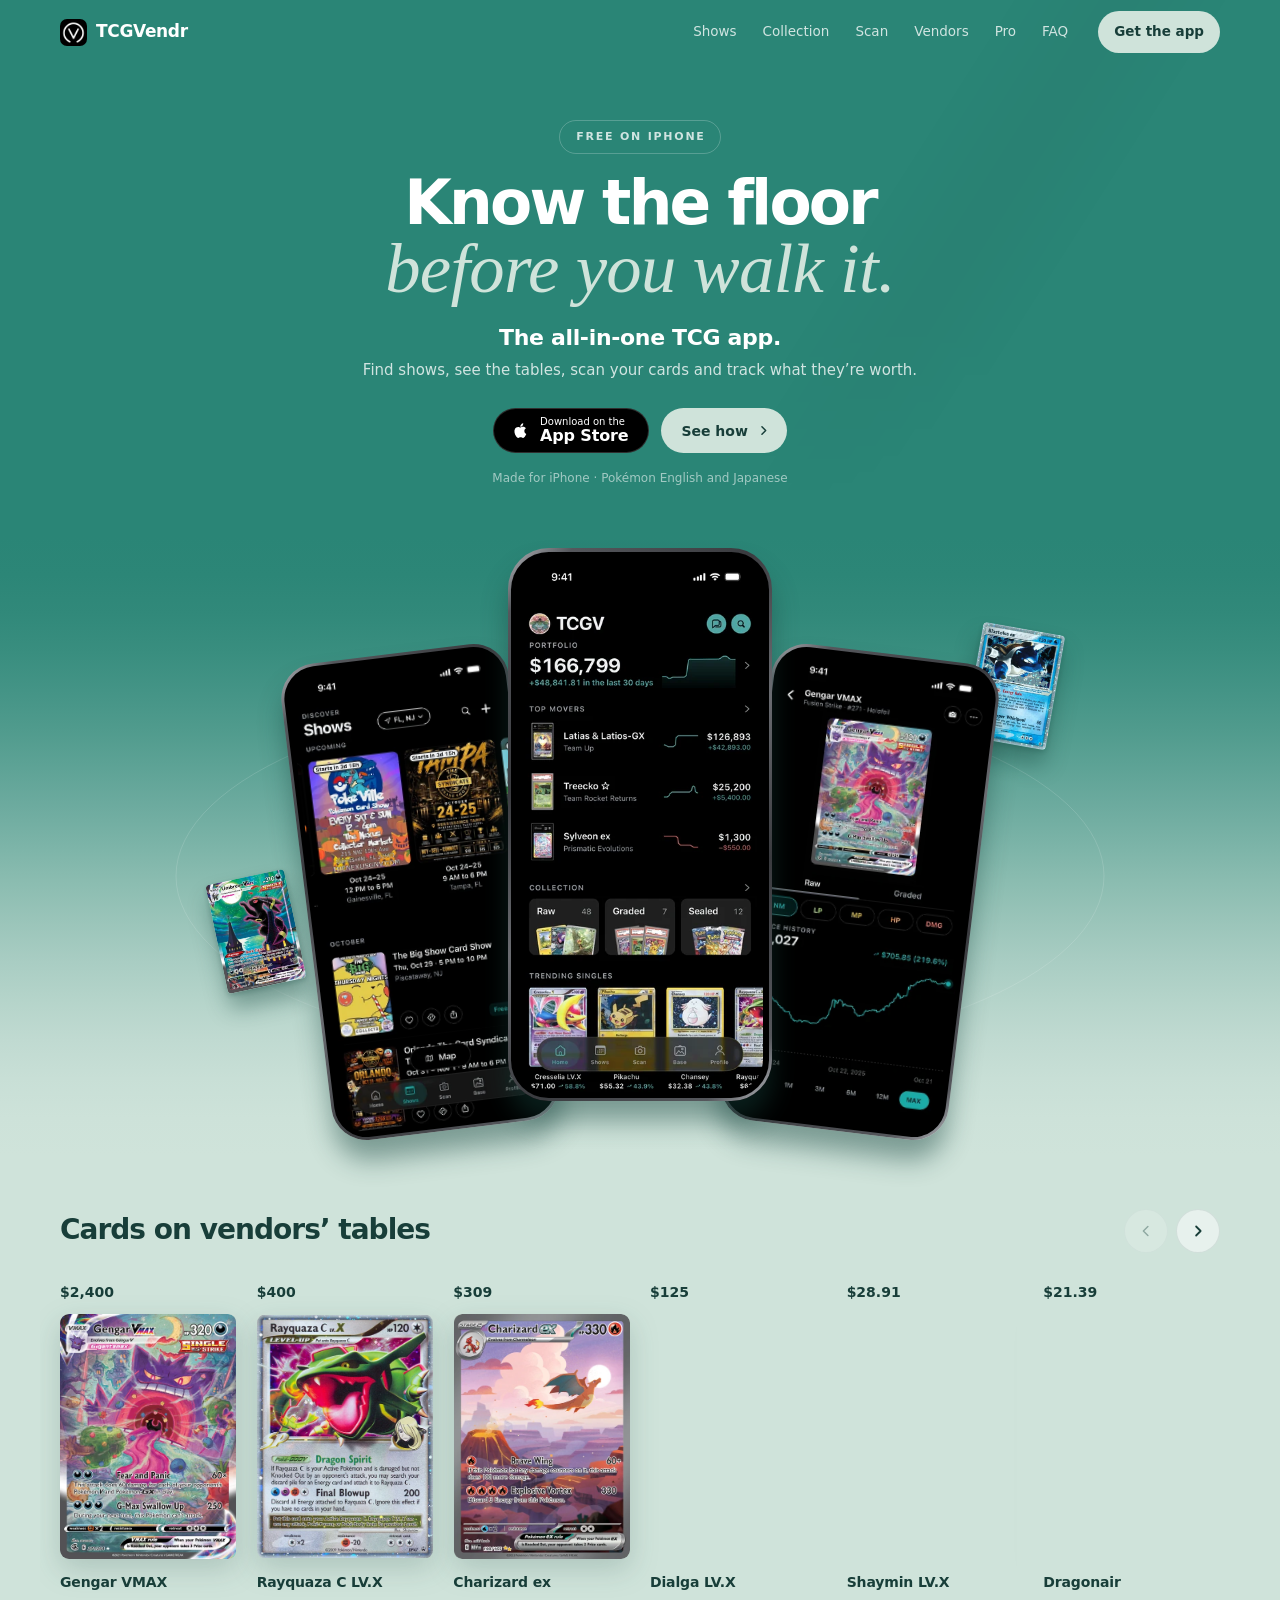
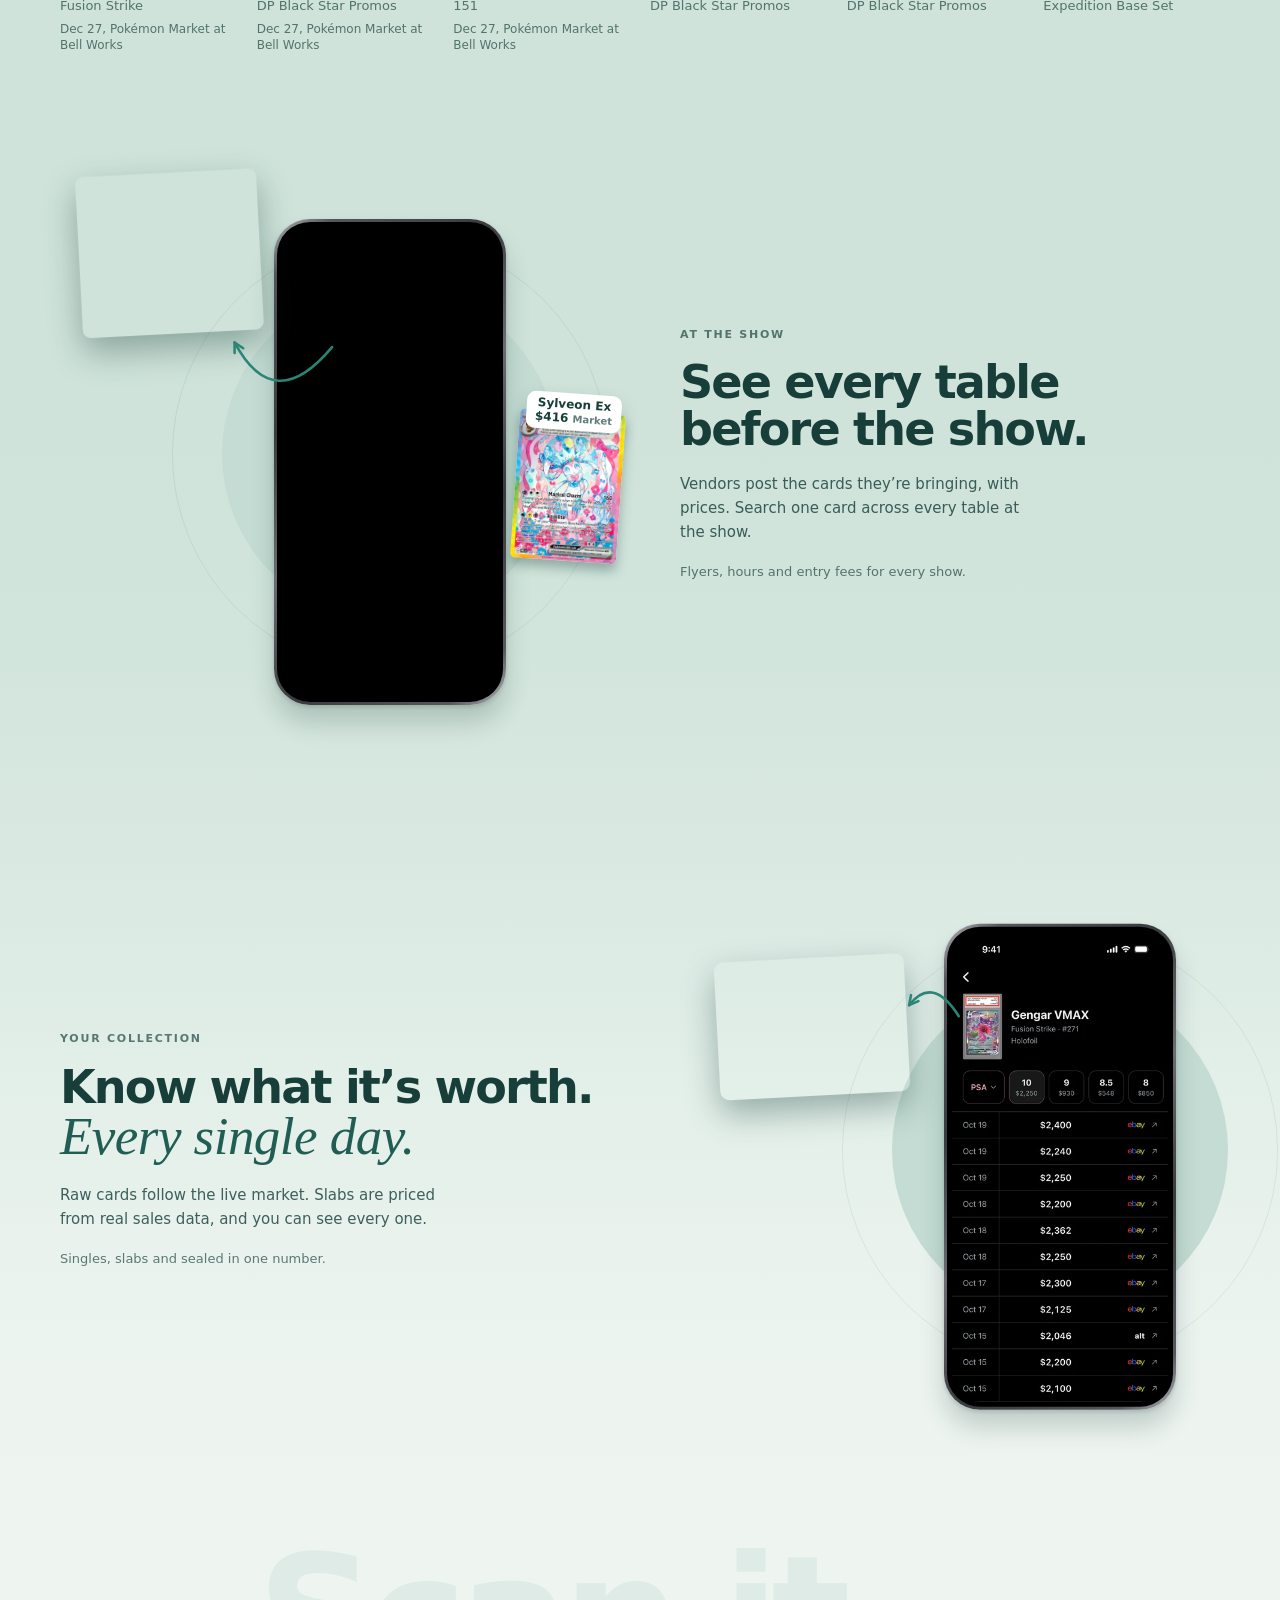
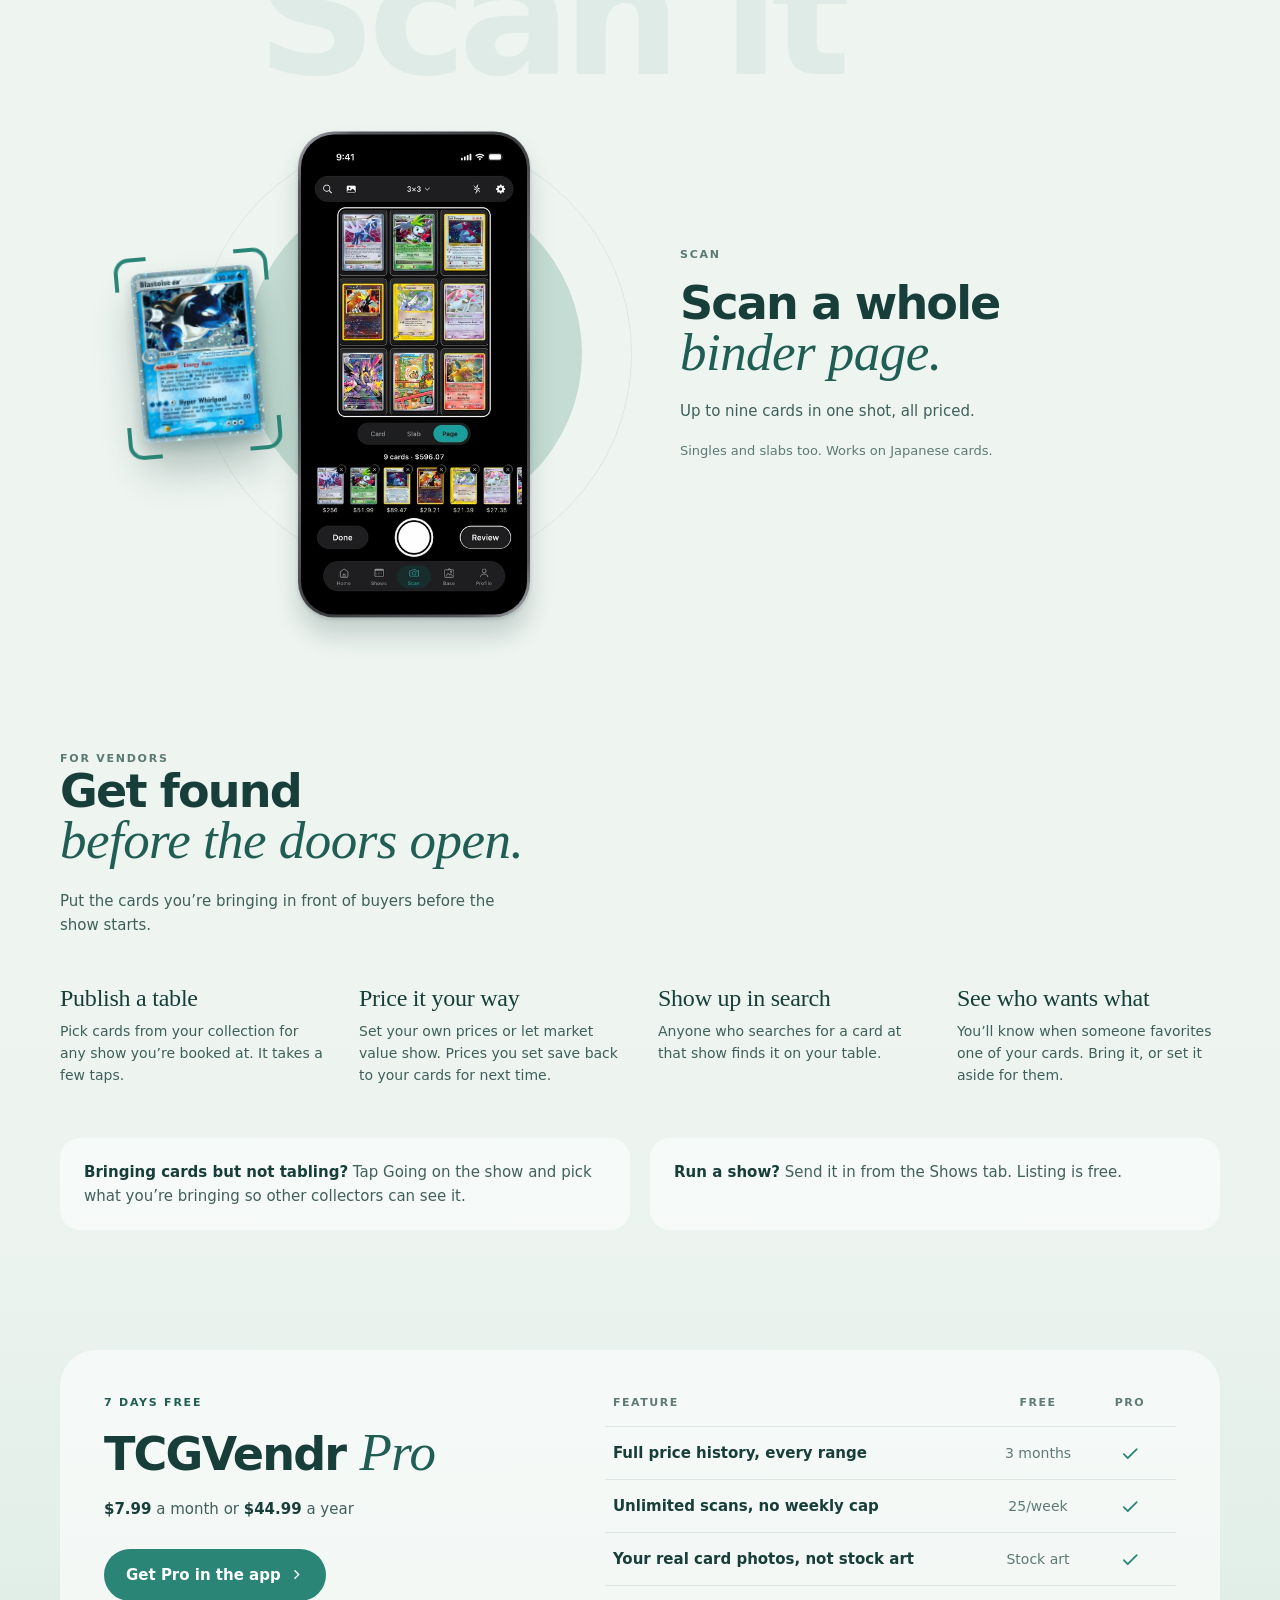
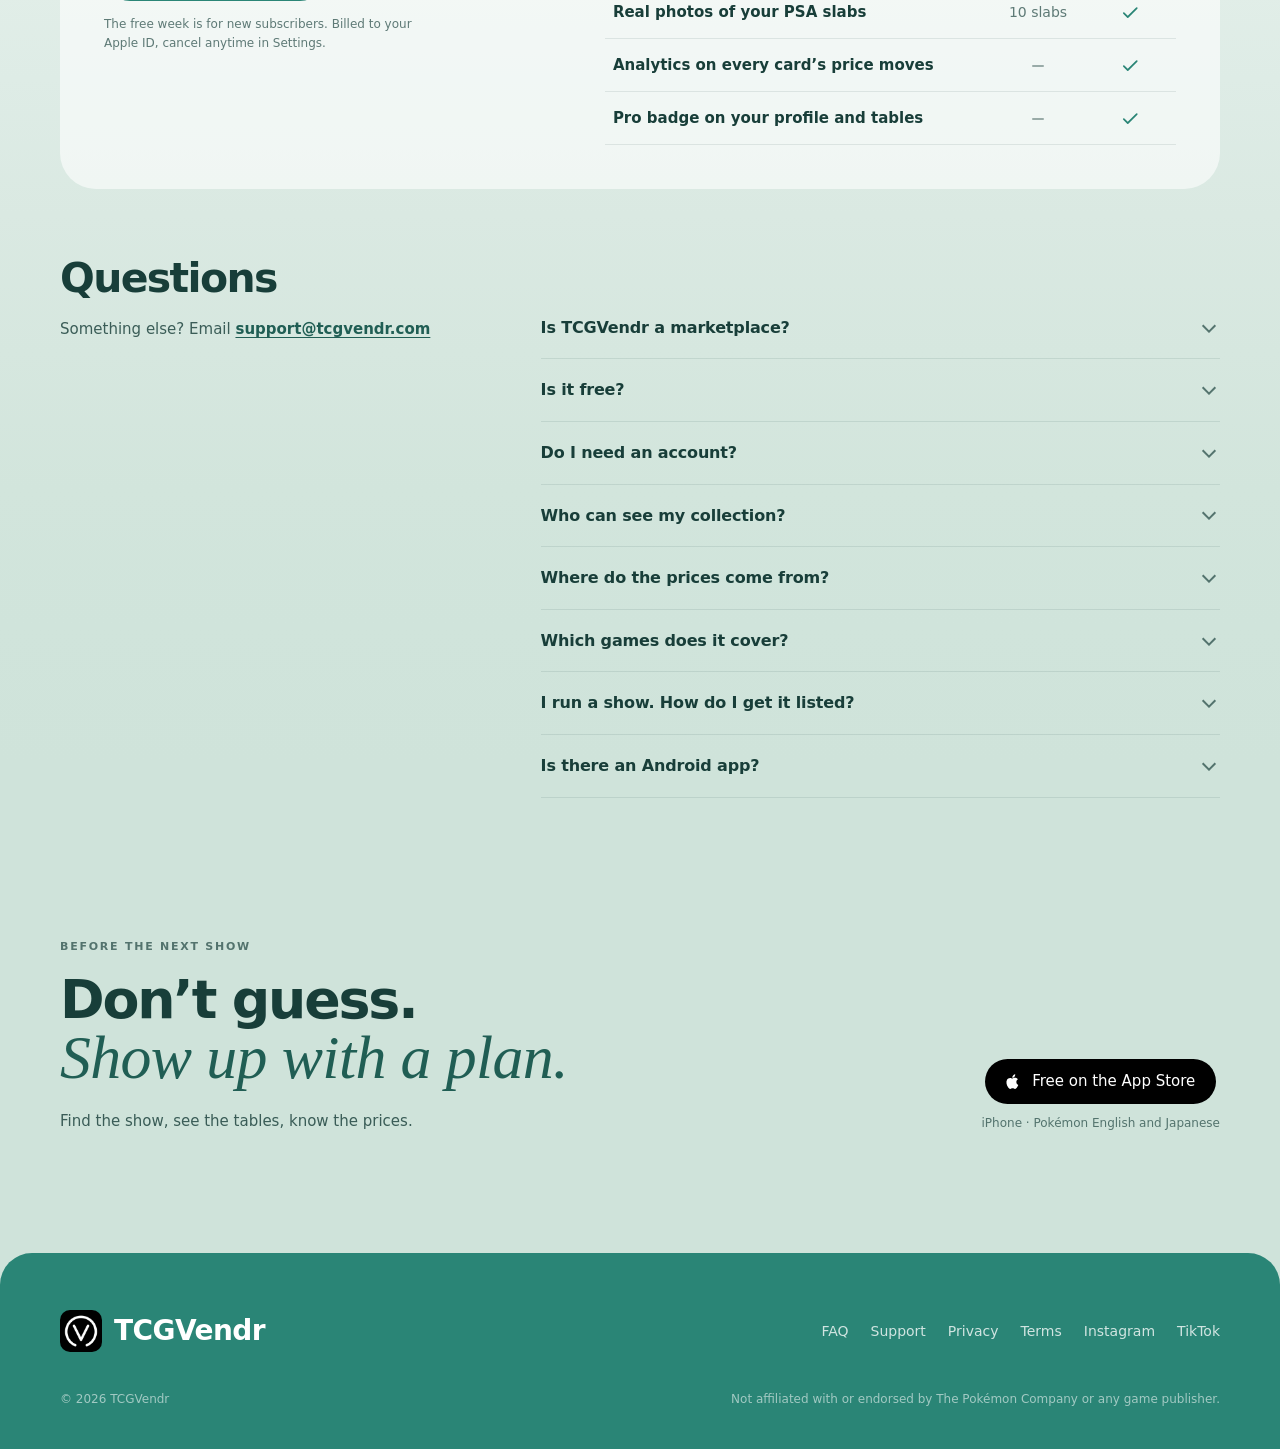
==== commit d506d31d: "The closed TikTok sheet no longer blocks every tap (app repo d9de6c6) Co-Authored-By: Claude Opus 5." ====
--- a/index.html
+++ b/index.html
@@ -397,7 +397,7 @@
 
 <script src="/main.js?v=82" defer></script>
 <script src="/site.js?v=5" defer></script>
-<script src="/escape.js?v=5" defer></script>
+<script src="/escape.js?v=6" defer></script>
 <script src="/android.js?v=2" defer></script>
 </body>
 </html>
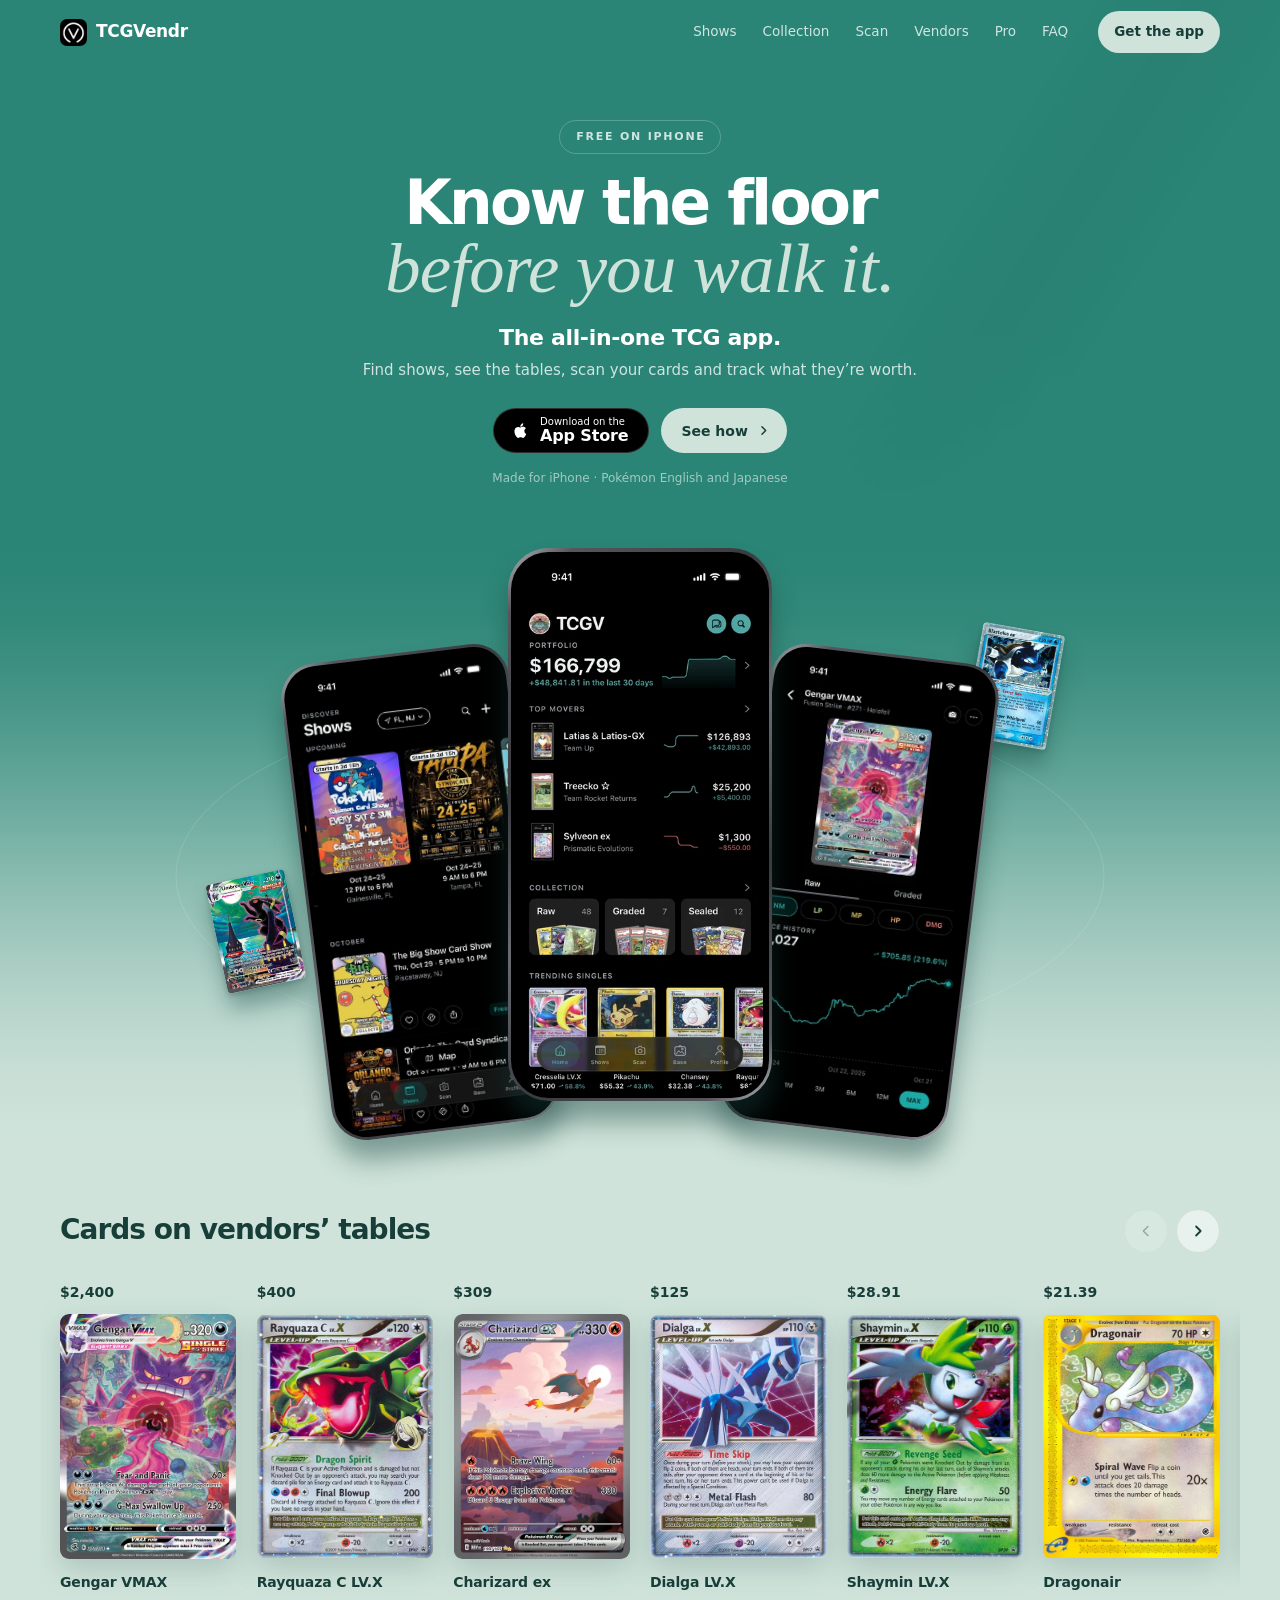
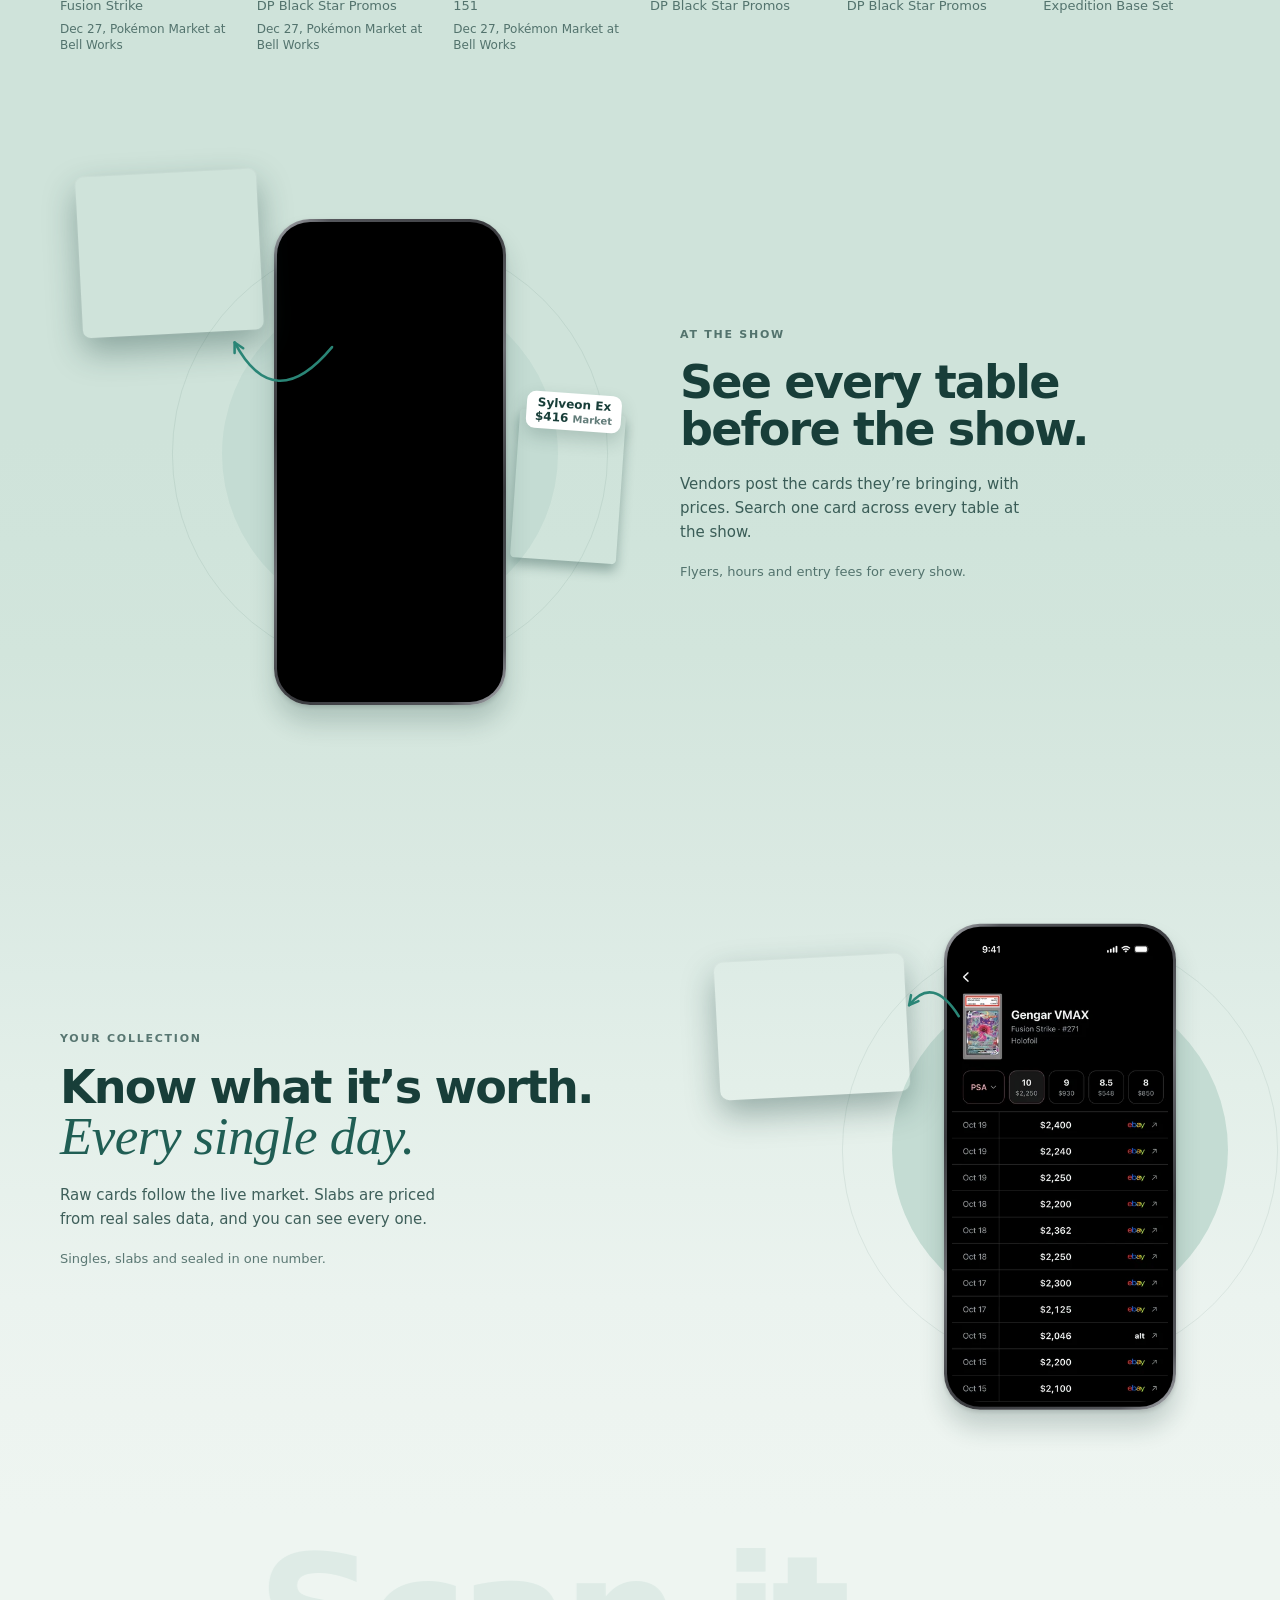
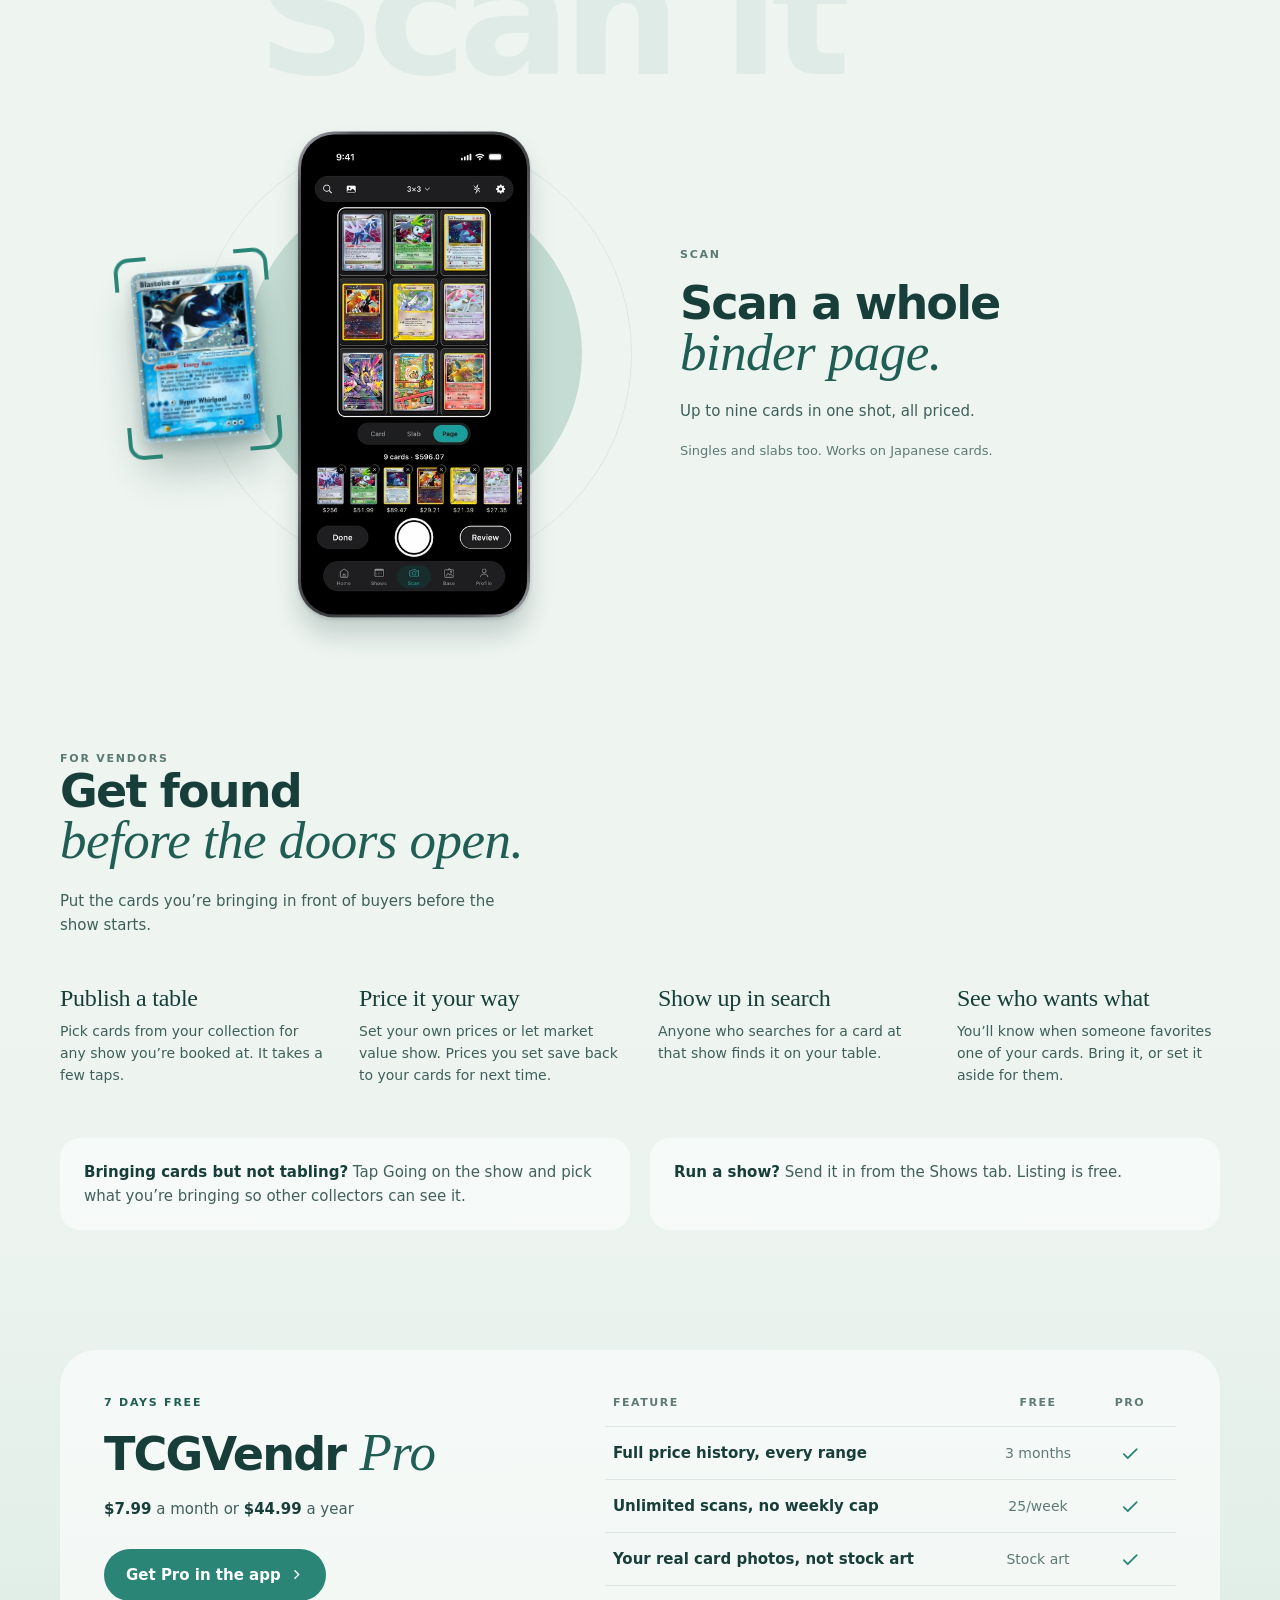
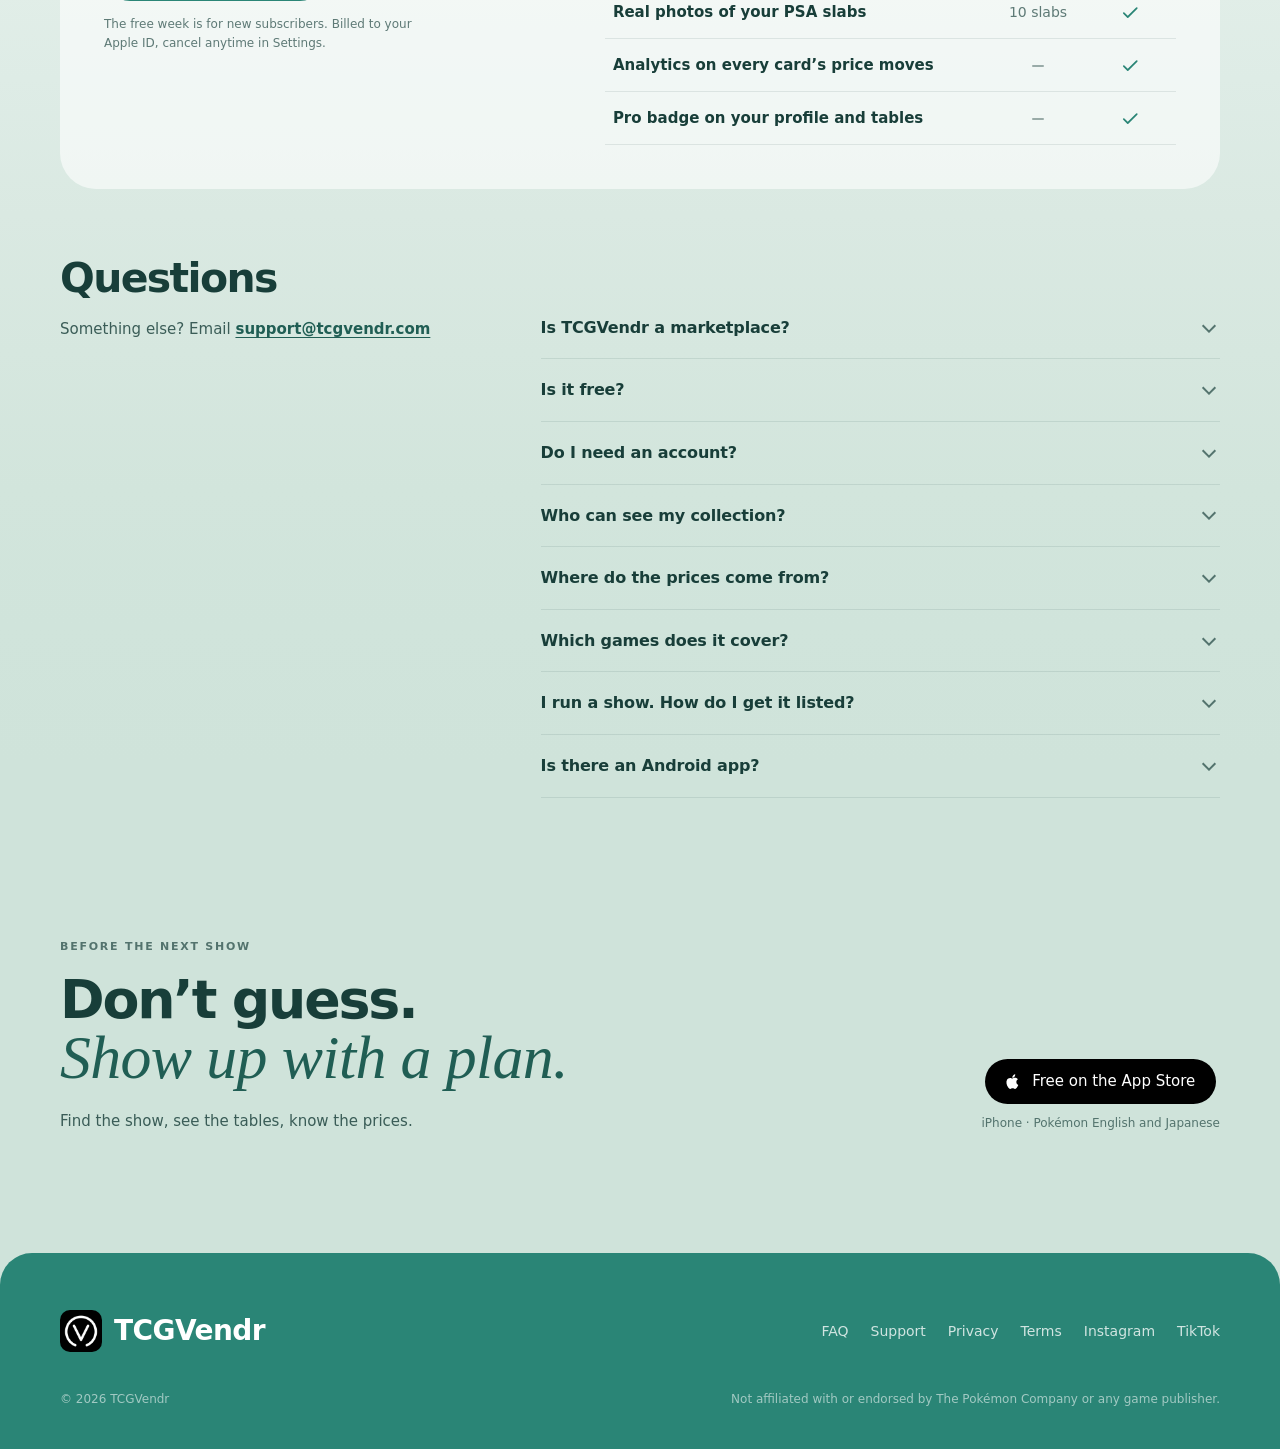
==== commit 266b9bbb: "The Android signup sheet closes properly and the saved form hides (app repo ba25fb8) Co-Authored-By:" ====
--- a/index.html
+++ b/index.html
@@ -398,6 +398,6 @@
 <script src="/main.js?v=82" defer></script>
 <script src="/site.js?v=5" defer></script>
 <script src="/escape.js?v=6" defer></script>
-<script src="/android.js?v=2" defer></script>
+<script src="/android.js?v=3" defer></script>
 </body>
 </html>
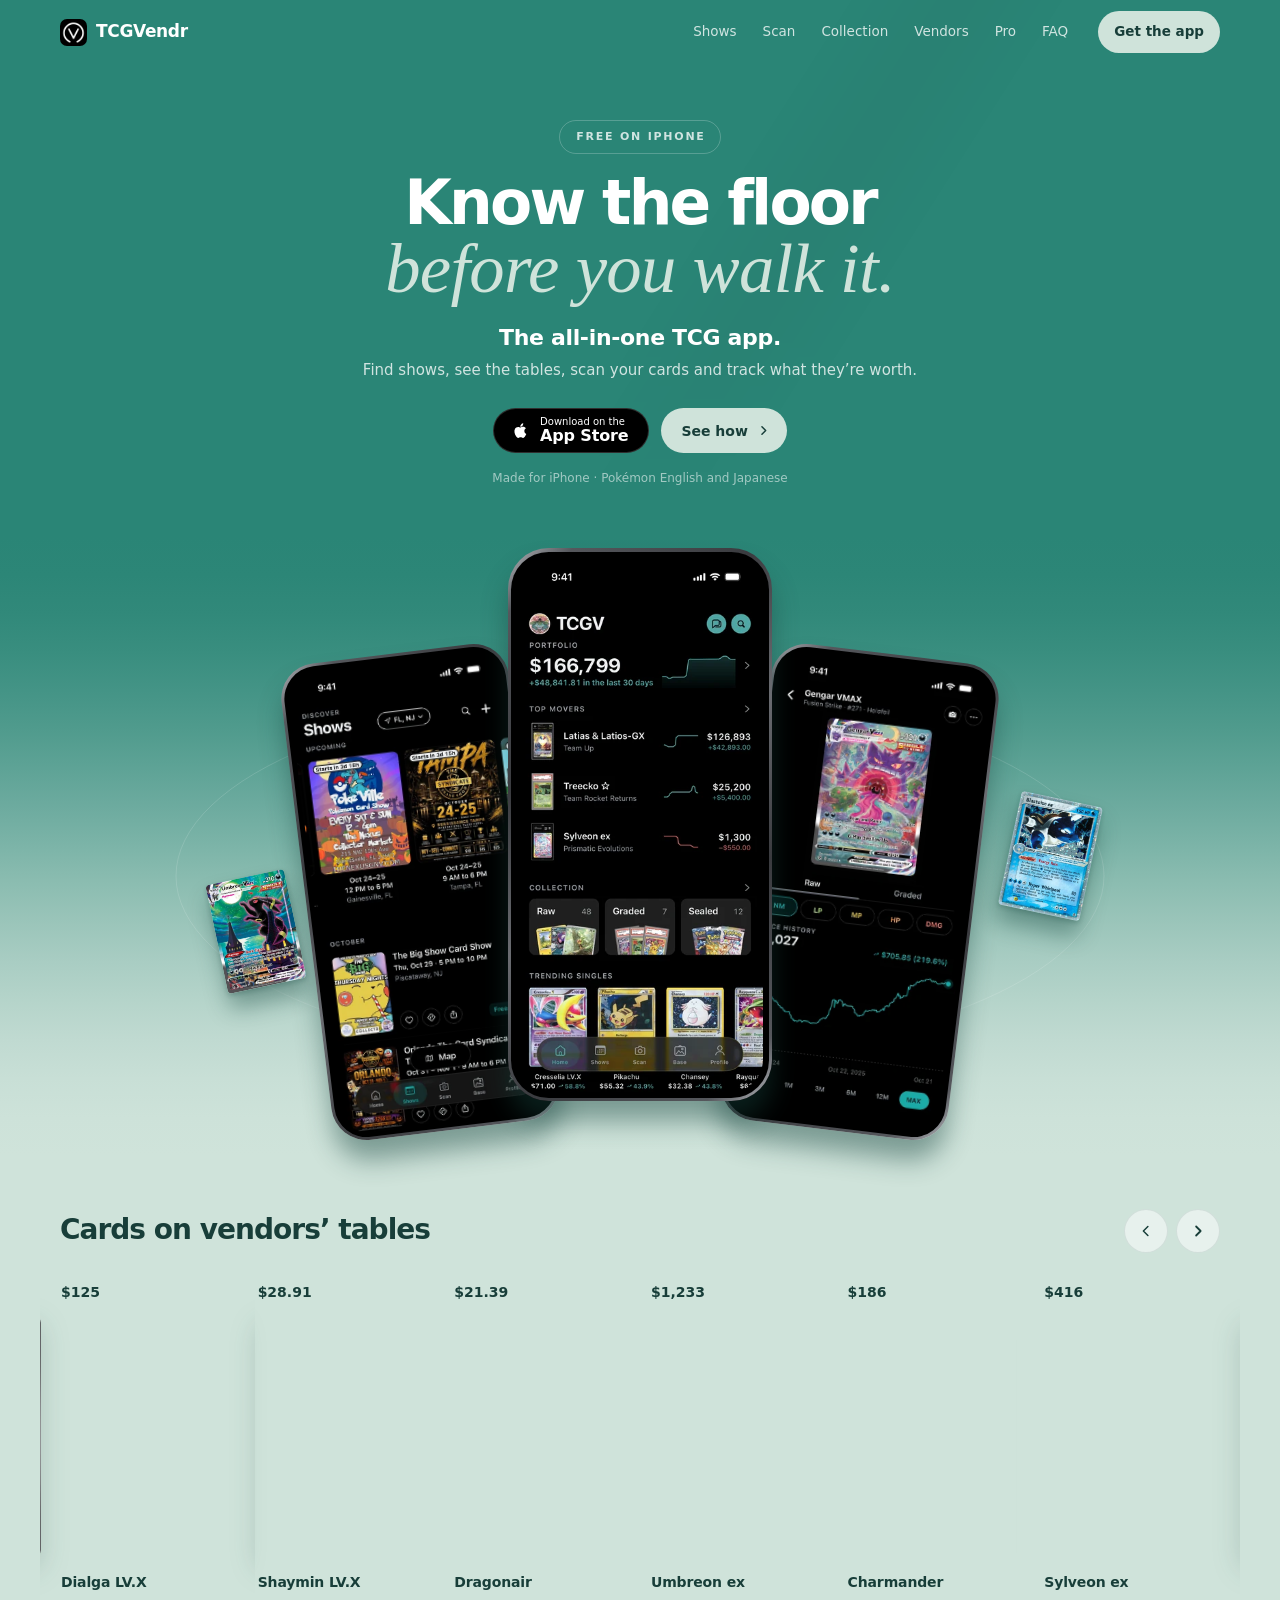
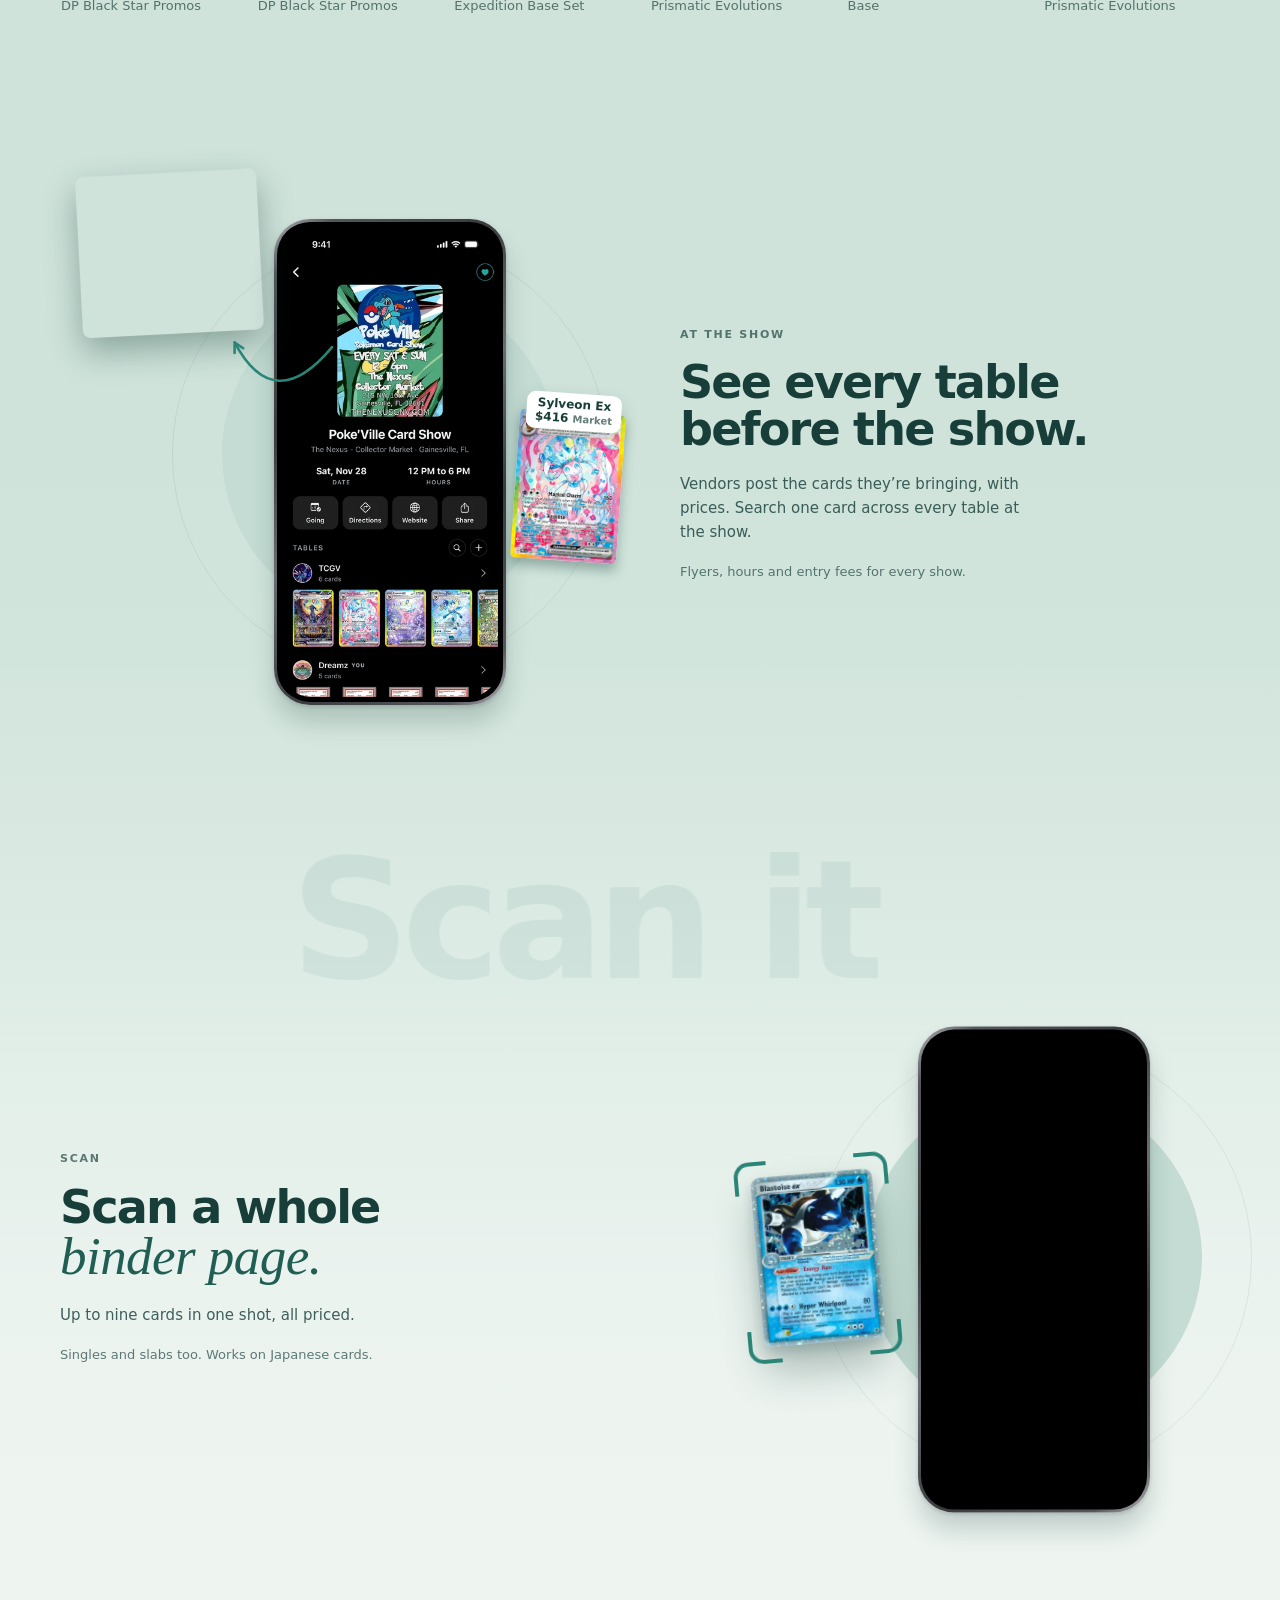
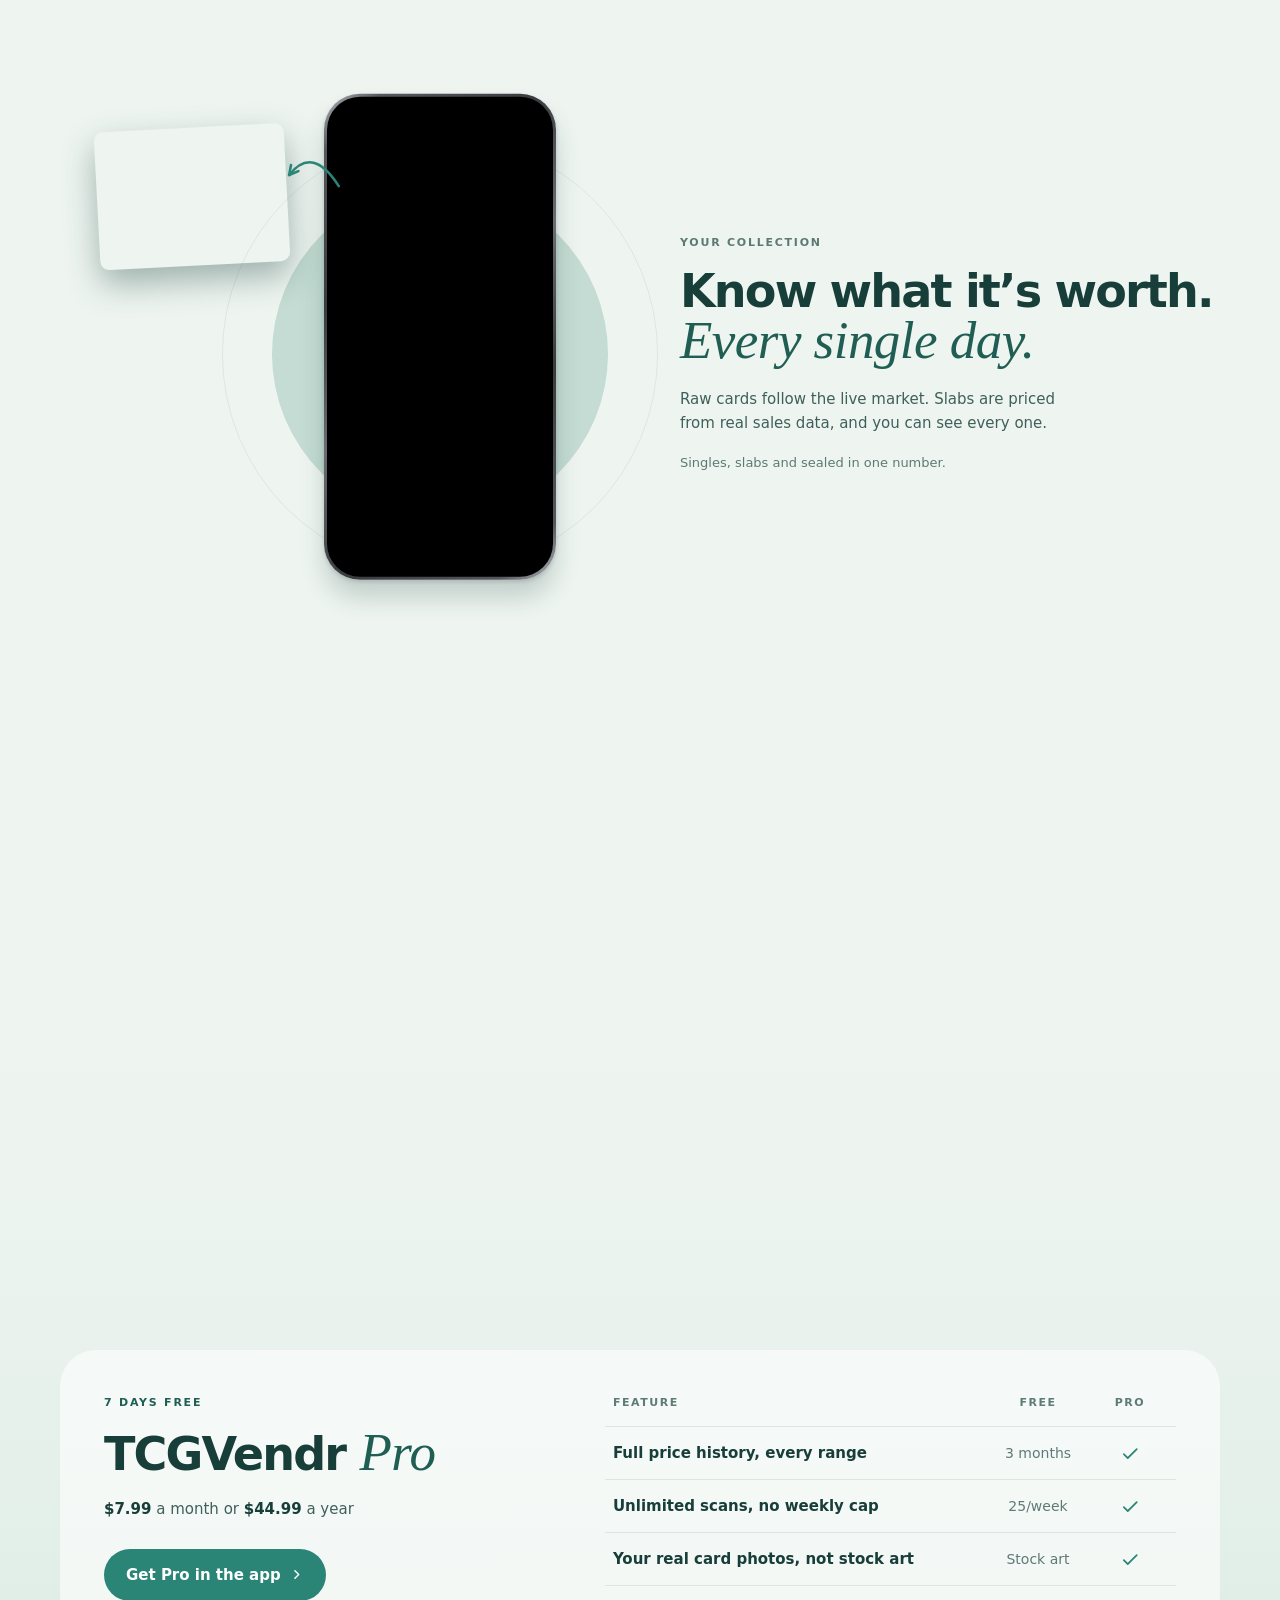
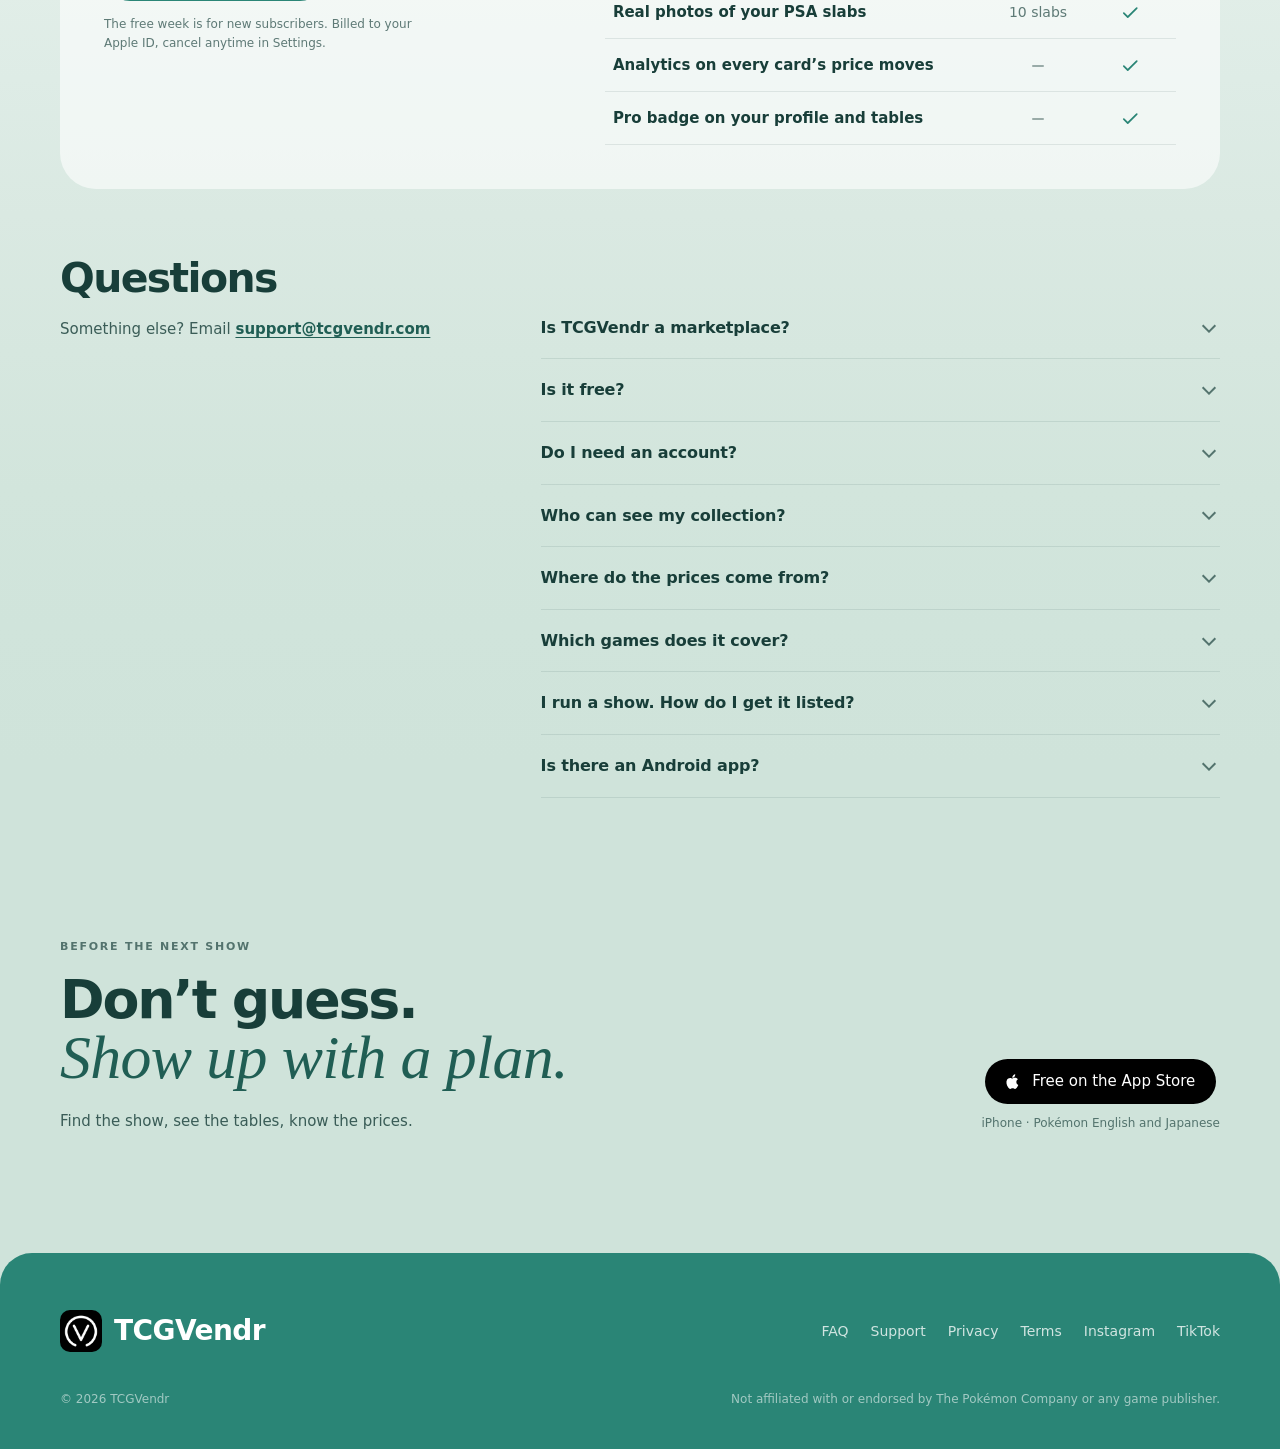
==== commit fa1720fb: "Scan before prices, Blastoise mirrors Umbreon, Android wording (app repo 613948b) Co-Authored-By: Cl" ====
--- a/index.html
+++ b/index.html
@@ -30,7 +30,7 @@
 <link rel="preload" as="font" type="font/woff2" crossorigin href="/fonts/instrument-serif-italic-latin.woff2">
 <link rel="preload" as="image" href="/shots/home-720.webp?v=1" imagesrcset="/shots/home-360.webp?v=1 360w, /shots/home-540.webp?v=1 540w, /shots/home-720.webp?v=1 720w" imagesizes="(max-width:560px) 176px, 264px" fetchpriority="high">
 <script>document.documentElement.className="js";addEventListener("load",function(){if(!(window.tcgvMain&&window.tcgvSite))document.documentElement.className=""})</script>
-<link rel="stylesheet" href="/site.css?v=32">
+<link rel="stylesheet" href="/site.css?v=33">
 <script type="application/ld+json">
 {
   "@context": "https://schema.org",
@@ -83,8 +83,8 @@
     <a class="brand" href="/" aria-label="TCGVendr home" translate="no"><img src="/art/v2/icon.png" width="30" height="30" alt="">TCGVendr</a>
     <nav class="nav-links" aria-label="Primary">
       <a href="#shows">Shows</a>
+      <a href="#scan">Scan</a>
       <a href="#collection">Collection</a>
-      <a href="#scan">Scan</a>
       <a href="#vendors">Vendors</a>
       <a href="#pro">Pro</a>
       <a href="#faq">FAQ</a>
@@ -94,8 +94,8 @@
   </div>
   <nav class="menu" id="menu" aria-label="Menu" hidden>
     <a href="#shows">Shows</a>
+    <a href="#scan">Scan</a>
     <a href="#collection">Collection</a>
-    <a href="#scan">Scan</a>
     <a href="#vendors">Vendors</a>
     <a href="#pro">Pro</a>
     <a href="#faq">FAQ</a>
@@ -252,7 +252,29 @@
       </div>
     </section>
 
-    <section class="feat flip" id="collection">
+    <section class="feat flip" id="scan">
+      <div class="ghost" aria-hidden="true">Scan it</div>
+      <div class="wrap feat-in">
+        <div class="feat-art reveal" data-scanfx>
+          <div class="scanfx" aria-hidden="true">
+            <div class="scan-card"><img src="/art/v2/card-blastoise.webp" width="260" height="363" loading="lazy" decoding="async" alt=""><span class="beam"></span></div>
+            <span class="vf"><i class="tl"></i><i class="tr"></i><i class="bl"></i><i class="br"></i></span>
+          </div>
+          <svg class="well" viewBox="0 0 560 560" aria-hidden="true"><circle cx="280" cy="280" r="210" fill="var(--well)"/><circle cx="280" cy="280" r="272" fill="none" stroke="var(--ring)"/></svg>
+          <div class="phone" data-float>
+            <div class="rim"><div class="bezel"><div class="screen"><img src="/shots/scan-720.webp?v=1" srcset="/shots/scan-360.webp?v=1 360w, /shots/scan-540.webp?v=1 540w, /shots/scan-720.webp?v=1 720w" sizes="(max-width:560px) 200px, 232px" width="720" height="1565" loading="lazy" decoding="async" alt="The Scan tab in Page mode: a 3 by 3 binder page, nine cards identified and priced, $596.07 in all."></div></div></div><span class="island"></span>
+          </div>
+        </div>
+        <div class="feat-copy reveal">
+          <p class="eyebrow">Scan</p>
+          <h2>Scan a whole <span class="it">binder page.</span></h2>
+          <p class="body">Up to nine cards in one shot, all priced.</p>
+          <p class="note">Singles and slabs too. Works on Japanese cards.</p>
+        </div>
+      </div>
+    </section>
+
+    <section class="feat" id="collection">
       <div class="wrap feat-in">
         <div class="feat-art reveal" data-graph>
           <svg class="well" viewBox="0 0 560 560" aria-hidden="true"><circle cx="280" cy="280" r="210" fill="var(--well)"/><circle cx="280" cy="280" r="272" fill="none" stroke="var(--ring)"/></svg>
@@ -268,28 +290,6 @@
           <h2>Know what it’s worth. <span class="it">Every single day.</span></h2>
           <p class="body">Raw cards follow the live market. Slabs are priced from real sales data, and you can see every one.</p>
           <p class="note">Singles, slabs and sealed in one number.</p>
-        </div>
-      </div>
-    </section>
-
-    <section class="feat" id="scan">
-      <div class="ghost" aria-hidden="true">Scan it</div>
-      <div class="wrap feat-in">
-        <div class="feat-art reveal" data-scanfx>
-          <div class="scanfx" aria-hidden="true">
-            <div class="scan-card"><img src="/art/v2/card-blastoise.webp" width="260" height="363" loading="lazy" decoding="async" alt=""><span class="beam"></span></div>
-            <span class="vf"><i class="tl"></i><i class="tr"></i><i class="bl"></i><i class="br"></i></span>
-          </div>
-          <svg class="well" viewBox="0 0 560 560" aria-hidden="true"><circle cx="280" cy="280" r="210" fill="var(--well)"/><circle cx="280" cy="280" r="272" fill="none" stroke="var(--ring)"/></svg>
-          <div class="phone" data-float>
-            <div class="rim"><div class="bezel"><div class="screen"><img src="/shots/scan-720.webp?v=1" srcset="/shots/scan-360.webp?v=1 360w, /shots/scan-540.webp?v=1 540w, /shots/scan-720.webp?v=1 720w" sizes="(max-width:560px) 200px, 232px" width="720" height="1565" loading="lazy" decoding="async" alt="The Scan tab in Page mode: a 3 by 3 binder page, nine cards identified and priced, $596.07 in all."></div></div></div><span class="island"></span>
-          </div>
-        </div>
-        <div class="feat-copy reveal">
-          <p class="eyebrow">Scan</p>
-          <h2>Scan a whole <span class="it">binder page.</span></h2>
-          <p class="body">Up to nine cards in one shot, all priced.</p>
-          <p class="note">Singles and slabs too. Works on Japanese cards.</p>
         </div>
       </div>
     </section>
@@ -353,7 +353,7 @@
           <details><summary>Where do the prices come from?</summary><p>Raw cards and sealed follow the live market and update every day. Slabs are priced from recent sales, and you can see those sales under the chart. On a table, the vendor’s own price comes first.</p></details>
           <details><summary>Which games does it cover?</summary><p>Pokémon for now: English and Japanese cards, plus sealed product. Japanese cards show their English names.</p></details>
           <details><summary>I run a show. How do I get it listed?</summary><p>Tap + on the Shows tab and fill it in. We check every show before it goes live, and listing is free.</p></details>
-          <details><summary>Is there an Android app?</summary><p>Not yet. TCGVendr is iPhone only for now. On an Android phone, tap any Get the app button and leave your email, and we’ll tell you the day it’s out.</p></details>
+          <details><summary>Is there an Android app?</summary><p>Not yet. TCGVendr is iPhone only for now. On an Android phone, tap Get notified anywhere on this page and leave your email, and we’ll tell you the day it’s out.</p></details>
         </div>
       </div>
     </section>
@@ -398,6 +398,6 @@
 <script src="/main.js?v=82" defer></script>
 <script src="/site.js?v=5" defer></script>
 <script src="/escape.js?v=6" defer></script>
-<script src="/android.js?v=3" defer></script>
+<script src="/android.js?v=4" defer></script>
 </body>
 </html>
--- a/site.css
+++ b/site.css
@@ -131,7 +131,9 @@
 .hero-stage .rim { box-shadow: var(--hero-shadow); }
 .float { position: absolute; width: 80px; border-radius: 4px; box-shadow: 0 16px 22px rgba(21, 67, 59, .4), 0 2px 5px rgba(21, 67, 59, .25); }
 .float-a { left: 56px; top: 344px; transform: translateY(var(--py, 0px)) rotate(-12deg); }
-.float-b { right: 64px; top: 96px; width: 83px; transform: translateY(var(--py, 0px)) rotate(10deg); }
+/* Blastoise mirrors the Umbreon across the oval: upper right, tilted the other
+   way, the line meeting the middle of its top edge as it meets the Umbreon's bottom */
+.float-b { right: 28px; top: 266px; width: 83px; transform: translateY(var(--py, 0px)) rotate(12deg); }
 
 /* ---------- the phone: a CSS frame around a real screenshot (layers inside can move) ---------- */
 .phone { --w: 290px; font-size: var(--w); width: 1em; position: relative; }
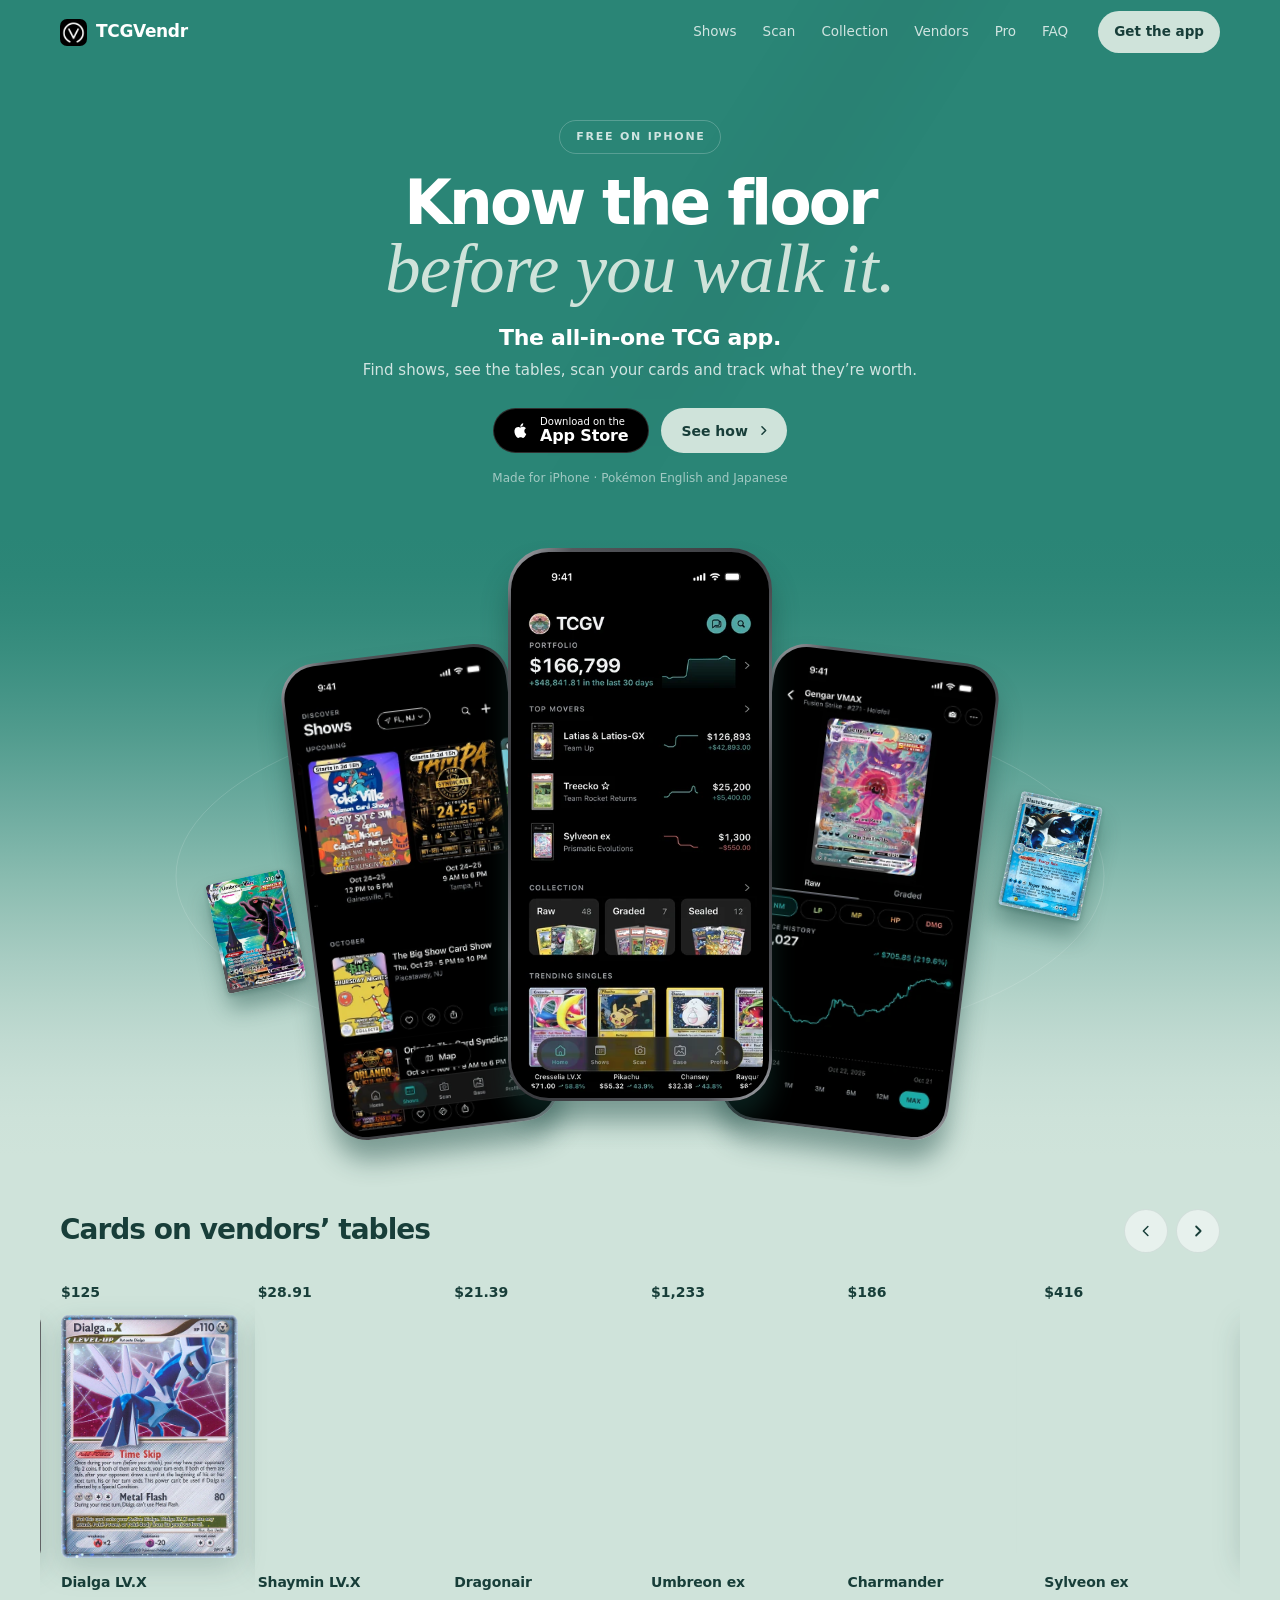
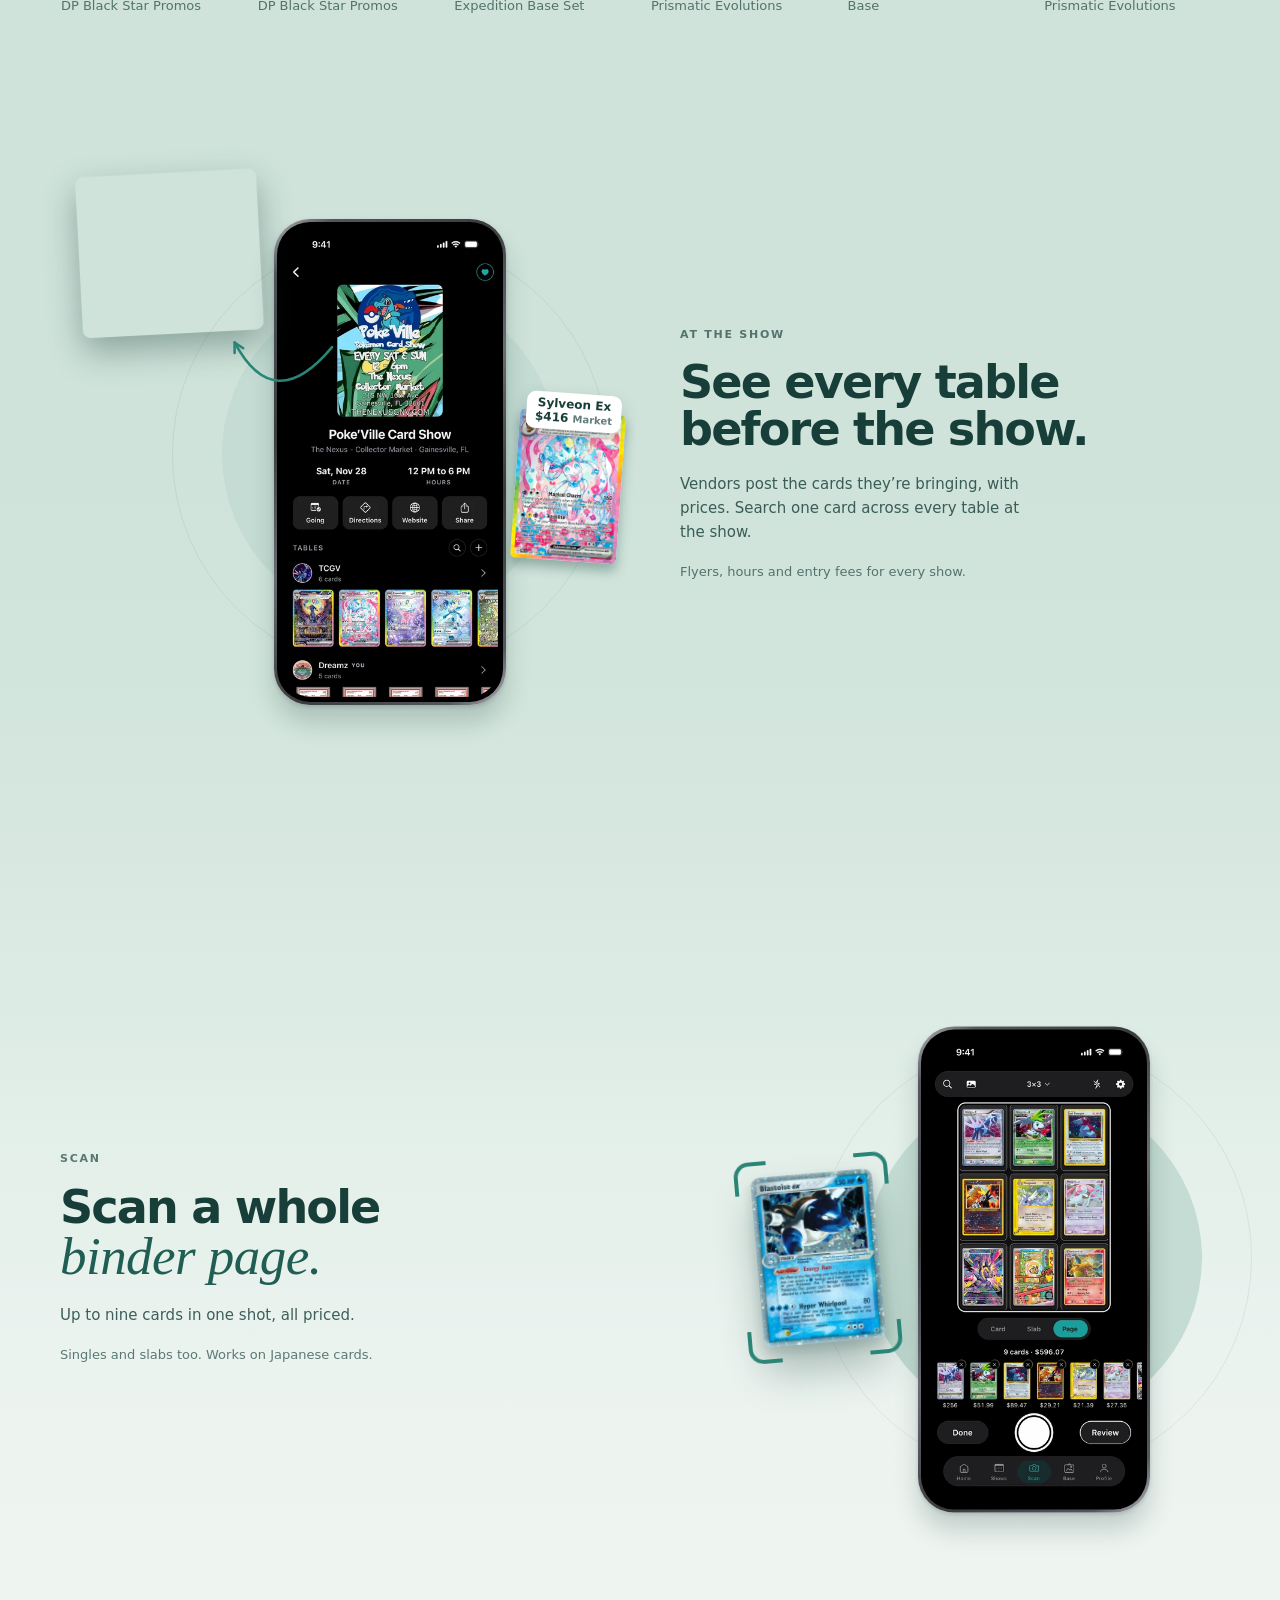
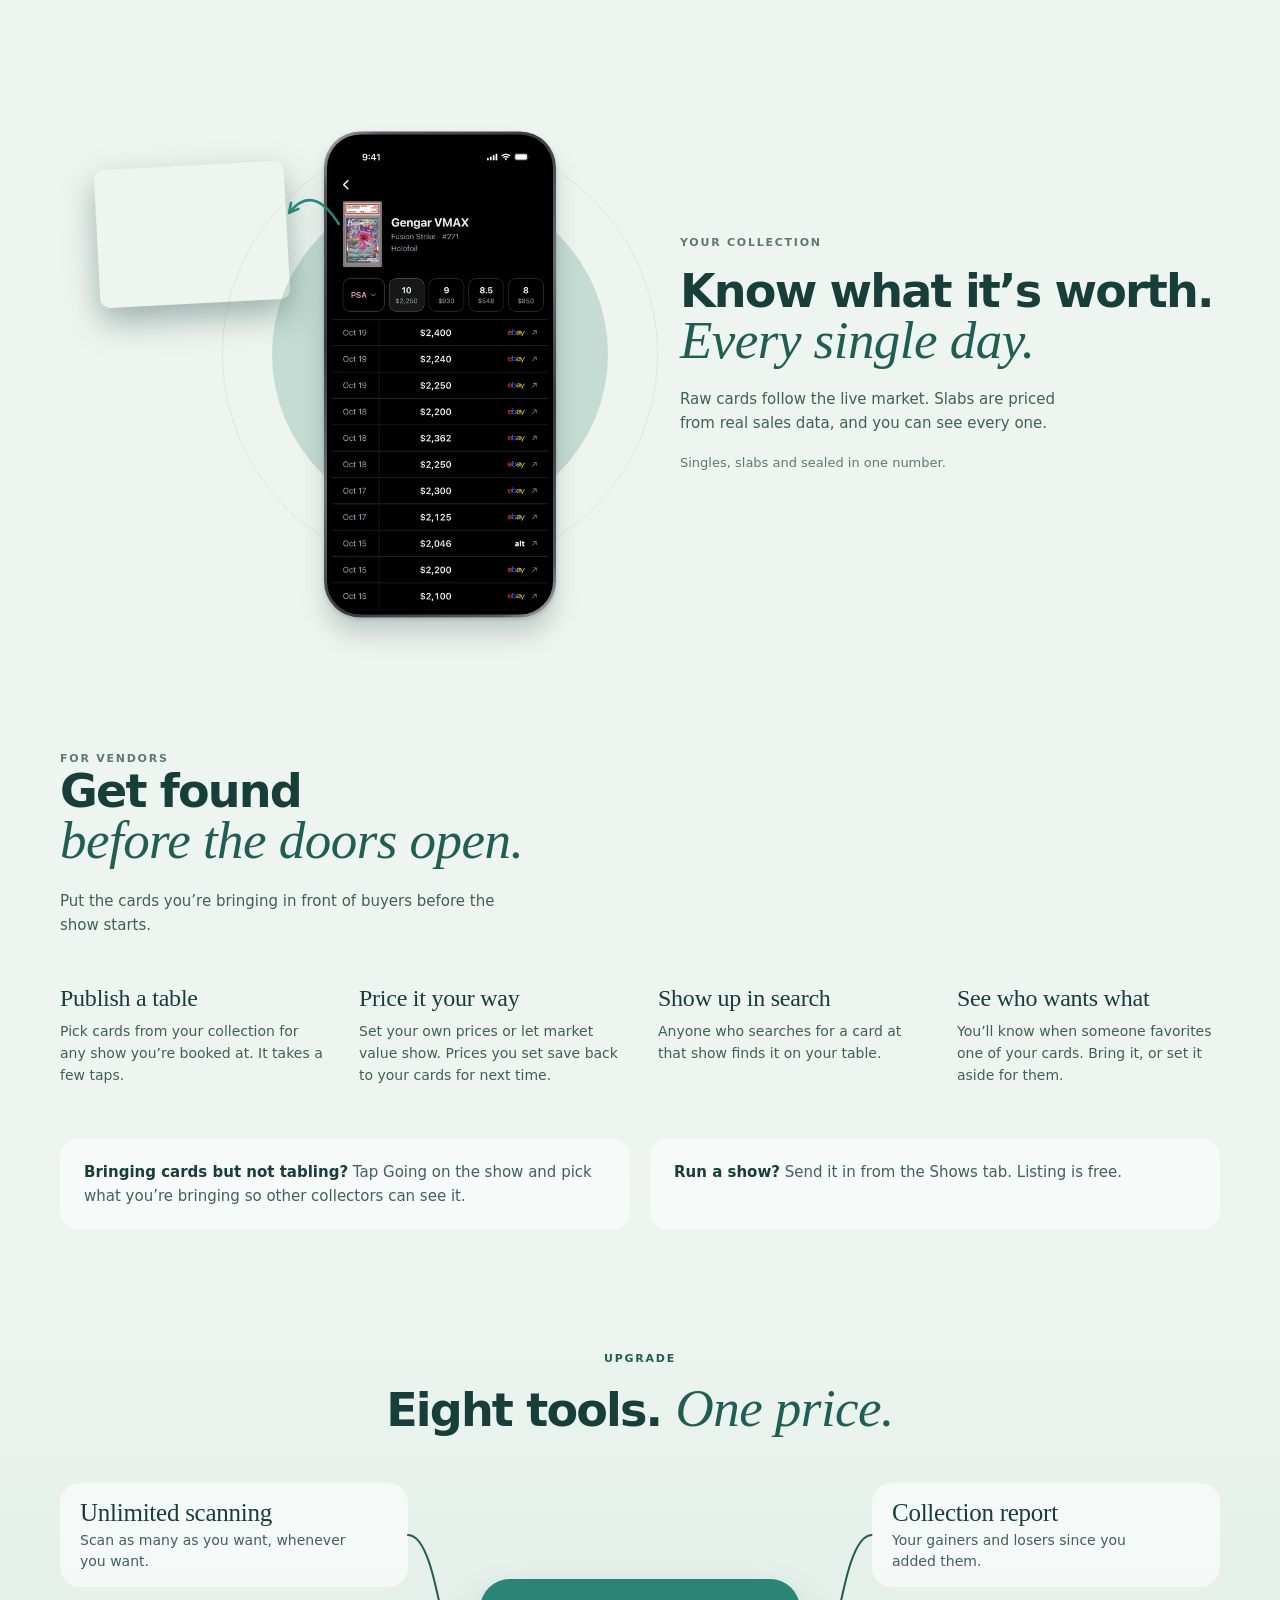
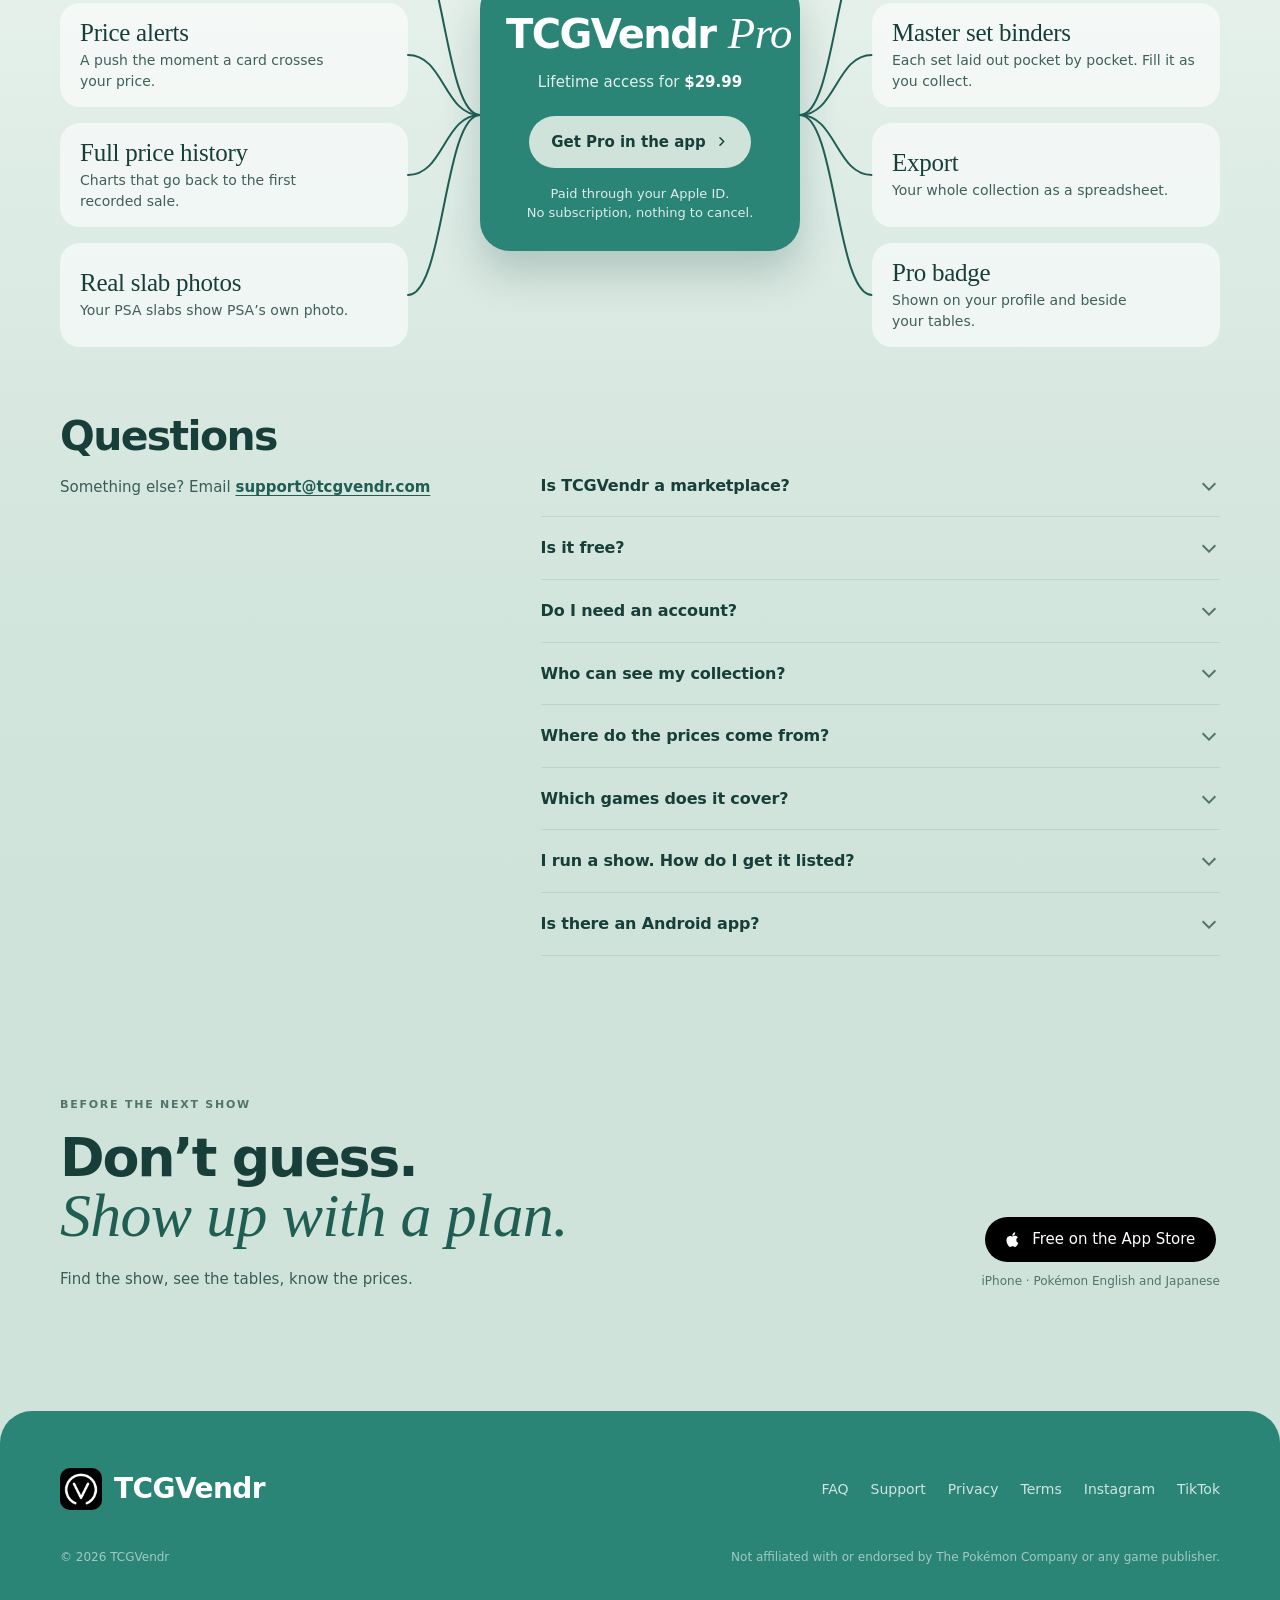
==== commit 99998ce1: "Pro section rebuilt as the hub (app repo 9da046c) Co-Authored-By: Claude Opus 5.5 <noreply@anthropic" ====
--- a/index.html
+++ b/index.html
@@ -30,7 +30,7 @@
 <link rel="preload" as="font" type="font/woff2" crossorigin href="/fonts/instrument-serif-italic-latin.woff2">
 <link rel="preload" as="image" href="/shots/home-720.webp?v=1" imagesrcset="/shots/home-360.webp?v=1 360w, /shots/home-540.webp?v=1 540w, /shots/home-720.webp?v=1 720w" imagesizes="(max-width:560px) 176px, 264px" fetchpriority="high">
 <script>document.documentElement.className="js";addEventListener("load",function(){if(!(window.tcgvMain&&window.tcgvSite))document.documentElement.className=""})</script>
-<link rel="stylesheet" href="/site.css?v=33">
+<link rel="stylesheet" href="/site.css?v=34">
 <script type="application/ld+json">
 {
   "@context": "https://schema.org",
@@ -59,8 +59,7 @@
       "publisher": { "@id": "https://tcgvendr.com/#org" },
       "offers": [
         { "@type": "Offer", "name": "Free", "price": "0", "priceCurrency": "USD" },
-        { "@type": "Offer", "name": "TCGVendr Pro (monthly)", "price": "7.99", "priceCurrency": "USD" },
-        { "@type": "Offer", "name": "TCGVendr Pro (yearly)", "price": "44.99", "priceCurrency": "USD" }
+        { "@type": "Offer", "name": "TCGVendr Pro (lifetime)", "price": "29.99", "priceCurrency": "USD" }
       ]
     }
   ]
@@ -314,27 +313,31 @@
 
     <section class="pro" id="pro">
       <div class="wrap">
-        <div class="pro-card reveal">
-          <div class="pro-head">
-            <p class="eyebrow">7 days free</p>
-            <h2>TCGVendr <span class="it">Pro</span></h2>
-            <p class="pro-price"><b>$7.99</b> a month or <b>$44.99</b> a year</p>
+        <div class="pro-intro reveal">
+          <p class="eyebrow">Upgrade</p>
+          <h2>Eight tools. <span class="it">One price.</span></h2>
+        </div>
+        <div class="pro-flow reveal">
+          <ul class="pf-side pf-l">
+            <li class="pf-card"><h3>Unlimited scanning</h3><p>Scan as many as you want, whenever you want.</p></li>
+            <li class="pf-card"><h3>Price alerts</h3><p>A push the moment a card crosses your price.</p></li>
+            <li class="pf-card"><h3>Full price history</h3><p>Charts that go back to the first recorded sale.</p></li>
+            <li class="pf-card"><h3>Real slab photos</h3><p>Your PSA slabs show PSA’s own photo.</p></li>
+          </ul>
+          <svg class="pf-lines" viewBox="0 0 72 464" aria-hidden="true"><path pathLength="1" d="M0 52C36 52 36 232 72 232"/><path pathLength="1" d="M0 172C36 172 36 232 72 232"/><path pathLength="1" d="M0 292C36 292 36 232 72 232"/><path pathLength="1" d="M0 412C36 412 36 232 72 232"/></svg>
+          <div class="pf-hub">
+            <h3>TCGVendr <span class="it">Pro</span></h3>
+            <p class="pf-price">Lifetime access for <b>$29.99</b></p>
             <a class="pro-btn" href="https://apps.apple.com/us/app/tcgvendr-card-show-finder/id6778956833">Get Pro in the app<svg aria-hidden="true"><use href="#i-right"/></svg></a>
-            <p class="pro-note">The free week is for new subscribers. Billed to your Apple ID, cancel anytime in Settings.</p>
+            <p class="pf-note">Paid through your Apple ID.<br>No subscription, nothing to cancel.</p>
           </div>
-          <div class="pro-table">
-            <table>
-              <thead><tr><th scope="col">Feature</th><th scope="col" class="pt-free">Free</th><th scope="col" class="pt-pro">Pro</th></tr></thead>
-              <tbody>
-                <tr><th scope="row">Full price history, every range</th><td class="pt-free">3 months</td><td class="pt-pro"><svg class="pt-check" role="img" aria-label="Included"><use href="#pi-check"/></svg></td></tr>
-                <tr><th scope="row">Unlimited scans, no weekly cap</th><td class="pt-free">25/week</td><td class="pt-pro"><svg class="pt-check" role="img" aria-label="Included"><use href="#pi-check"/></svg></td></tr>
-                <tr><th scope="row">Your real card photos, not stock art</th><td class="pt-free">Stock art</td><td class="pt-pro"><svg class="pt-check" role="img" aria-label="Included"><use href="#pi-check"/></svg></td></tr>
-                <tr><th scope="row">Real photos of your PSA slabs</th><td class="pt-free">10 slabs</td><td class="pt-pro"><svg class="pt-check" role="img" aria-label="Included"><use href="#pi-check"/></svg></td></tr>
-                <tr><th scope="row">Analytics on every card’s price moves</th><td class="pt-free"><span class="pt-no" role="img" aria-label="Not included"></span></td><td class="pt-pro"><svg class="pt-check" role="img" aria-label="Included"><use href="#pi-check"/></svg></td></tr>
-                <tr><th scope="row">Pro badge on your profile and tables</th><td class="pt-free"><span class="pt-no" role="img" aria-label="Not included"></span></td><td class="pt-pro"><svg class="pt-check" role="img" aria-label="Included"><use href="#pi-check"/></svg></td></tr>
-              </tbody>
-            </table>
-          </div>
+          <svg class="pf-lines" viewBox="0 0 72 464" aria-hidden="true"><path pathLength="1" d="M0 232C36 232 36 52 72 52"/><path pathLength="1" d="M0 232C36 232 36 172 72 172"/><path pathLength="1" d="M0 232C36 232 36 292 72 292"/><path pathLength="1" d="M0 232C36 232 36 412 72 412"/></svg>
+          <ul class="pf-side pf-r">
+            <li class="pf-card"><h3>Collection report</h3><p>Your gainers and losers since you added them.</p></li>
+            <li class="pf-card"><h3>Master set binders</h3><p>Each set laid out pocket by pocket. Fill it as you collect.</p></li>
+            <li class="pf-card"><h3>Export</h3><p>Your whole collection as a spreadsheet.</p></li>
+            <li class="pf-card"><h3>Pro badge</h3><p>Shown on your profile and beside your tables.</p></li>
+          </ul>
         </div>
       </div>
     </section>
--- a/site.css
+++ b/site.css
@@ -298,26 +298,57 @@
 
 /* Pro (the compare table is the one ruled place Pro sits beside free) */
 .pro { padding: 32px 0 88px; }
-.pro-card { position: relative; border-radius: 36px; background: rgba(255, 255, 255, .6); padding: 44px; display: grid; grid-template-columns: 1fr 1.25fr; gap: 44px; align-items: start; }
-.pro-head .eyebrow { color: var(--accent); }
-.pro-head h2 { margin-top: 14px; font-size: clamp(36px, 3.6vw, 48px); line-height: 1; }
-.pro-head h2 .it { color: var(--accent); }
-.pro-price { margin-top: 18px; color: var(--ink-sub); }
-.pro-price b { color: var(--ink); font-weight: 800; }
+/* Pro: the 10A hub. Four tools each side draw into TCGVendr Pro in the middle
+   (price + button). Cards are a fixed 104 tall with 16 between, so their centers
+   (52/172/292/412) and the hub's (232) are where the lines start and end. Below
+   1081 the sides would be too narrow, so the hub sits on top and the tools hang
+   off one line under it. */
+.pro-intro { text-align: center; }
+.pro-intro .eyebrow { color: var(--accent); }
+.pro-intro h2 { margin-top: 14px; font-size: clamp(34px, 3.6vw, 51px); line-height: 1; }
+.pro-intro h2 .it { color: var(--accent); }
+.pro-flow { margin-top: 48px; display: grid; grid-template-columns: 1fr 72px 320px 72px 1fr; align-items: center; }
+.pf-side { list-style: none; margin: 0; padding: 0; display: flex; flex-direction: column; gap: 16px; }
+.pf-card { height: 104px; box-sizing: border-box; display: flex; flex-direction: column; justify-content: center; border-radius: 20px; background: rgba(255, 255, 255, .6); padding: 14px 20px; }
+.pf-card h3 { font: 400 25px/1.1 var(--serif); letter-spacing: -.01em; color: var(--ink); }
+.pf-card p { margin-top: 4px; font-size: 14px; line-height: 1.45; color: var(--ink-sub); text-wrap: pretty; }
+.pf-lines { display: block; width: 72px; height: 464px; overflow: visible; }
+.pf-lines path { fill: none; stroke: var(--accent); stroke-width: 2; stroke-linecap: round; stroke-dasharray: 1; stroke-dashoffset: 0; }
+.js .pro-flow .pf-lines path { stroke-dashoffset: 1; }
+.js .pro-flow.in .pf-lines path { stroke-dashoffset: 0; transition: stroke-dashoffset .7s cubic-bezier(.65, 0, .35, 1) .3s; }
+.pf-hub { text-align: center; border-radius: 30px; background: var(--deep); color: var(--on-deep); padding: 32px 26px 28px; box-shadow: 0 22px 40px rgba(24, 62, 57, .22); }
+.pf-hub h3 { white-space: nowrap; font-size: 40px; font-weight: 600; letter-spacing: -.04em; line-height: 1; }
+.pf-hub h3 .it { font-size: 1.12em; }
+.pf-price { margin-top: 14px; color: rgba(255, 255, 255, .88); }
+.pf-price b { color: #fff; font-weight: 800; }
+.pf-hub .pro-btn { margin-top: 22px; background: var(--light); color: var(--ink); }
+.pf-note { margin-top: 16px; font-size: 13px; line-height: 1.5; color: rgba(255, 255, 255, .84); }
+@media (max-width: 1080px) {
+  .pro-flow { display: flex; flex-direction: column; max-width: 560px; margin-left: auto; margin-right: auto; }
+  .pf-hub { order: -1; }
+  .pf-lines { display: none; }
+  .pf-side { position: relative; padding-left: 64px; gap: 12px; }
+  .pf-l { padding-top: 28px; }
+  .pf-r { padding-top: 12px; }
+  .pf-card { height: auto; position: relative; padding: 16px 20px; }
+  /* the line: down from the hub, a tick into each card, ending at the last one */
+  .pf-card::before { content: ""; position: absolute; left: -32px; top: 50%; width: 32px; height: 2px; background: var(--accent); }
+  .pf-card::after { content: ""; position: absolute; left: -32px; top: -12px; bottom: 0; width: 2px; background: var(--accent); }
+  .pf-l .pf-card:first-child::after { top: -28px; }
+  .pf-r .pf-card:last-child::after { bottom: calc(50% - 2px); }
+}
+@media (max-width: 560px) {
+  .pf-side { padding-left: 52px; gap: 10px; }
+  .pf-r { padding-top: 10px; }
+  .pf-card { padding: 13px 18px; }
+  .pf-card::before { left: -24px; width: 24px; }
+  .pf-card::after { left: -24px; top: -10px; }
+  .pf-card h3 { font-size: 23px; }
+}
 .pro-btn { margin-top: 28px; display: inline-flex; align-items: center; gap: 8px; height: 52px; padding: 0 22px; border-radius: 999px; background: var(--deep); color: #fff; font-weight: 700; font-size: 15px; transition: transform .3s var(--spring), box-shadow .25s; }
 .pro-btn:hover { transform: translateY(-2px); box-shadow: 0 10px 22px rgba(24, 62, 57, .25); }
 .pro-btn svg { width: 15px; height: 15px; transition: transform .3s var(--spring); }
 .pro-btn:hover svg { transform: translateX(4px); }
-.pro-note { margin-top: 14px; font-size: 12px; color: var(--ink-faint); max-width: 320px; }
-.pro-table table { width: 100%; border-collapse: collapse; font-size: 15px; }
-.pro-table th, .pro-table td { padding: 14px 8px; text-align: left; border-bottom: 1px solid var(--ring); }
-.pro-table thead th { font-size: 11px; letter-spacing: .14em; text-transform: uppercase; color: var(--ink-faint); font-weight: 700; padding-top: 0; }
-.pro-table tbody th { font-weight: 600; color: var(--ink); text-wrap: balance; }
-.pro-table .pt-free, .pro-table .pt-pro { text-align: center; width: 92px; }
-.pro-table .pt-free { color: var(--ink-faint); font-size: 14px; }
-.pro-table thead .pt-free { font-size: 11px; } /* the header matches PRO */
-.pt-check { width: 18px; height: 18px; color: var(--deep); display: inline-block; vertical-align: middle; }
-.pt-no { display: inline-block; width: 12px; height: 2px; border-radius: 2px; background: var(--ink-faint); vertical-align: middle; opacity: .6; }
 
 /* FAQ */
 .faq { padding: 20px 0 100px; }
@@ -380,7 +411,6 @@
   .feat .feat-art, .feat.flip .feat-art { order: 2; height: 560px; }
   .v-grid { grid-template-columns: 1fr 1fr; gap: 28px; }
   .v-band { grid-template-columns: 1fr; }
-  .pro-card { grid-template-columns: 1fr; padding: 36px 26px; gap: 32px; }
   .faq-in { grid-template-columns: 1fr; gap: 24px; }
   .faq-head { position: static; margin-top: 0; }
 }
@@ -485,9 +515,6 @@
   .v-grid { grid-template-columns: 1fr; gap: 22px; margin-top: 32px; }
   .v-item h3 { font-size: 26px; }
   .pro { padding: 20px 0 72px; }
-  .pro-card { border-radius: 26px; padding: 28px 20px; }
-  .pro-table .pt-free, .pro-table .pt-pro { width: 70px; }
-  .pro-table th, .pro-table td { padding: 12px 4px; font-size: 14px; }
   .faq { padding: 10px 0 64px; }
   .close { padding: 20px 0 80px; }
   .close h2 { font-size: 40px; }
@@ -514,7 +541,7 @@
 @media (prefers-reduced-motion: reduce) {
   html { scroll-behavior: auto; }
   .js .reveal, .js .hero-stage .phone, .js .hero-stage .float { opacity: 1 !important; translate: none !important; transition: none !important; }
-  .share-card, .base-phone .screen .share-screen, .store, .see svg, .pluck, .pluck-tag, .pop-graph, .pop-arrow path, .pop-map, .map-arrow path, .map-arrow-m path, .pop-arrow-m path, .scanfx { transition: none !important; }
+  .share-card, .base-phone .screen .share-screen, .store, .see svg, .pluck, .pluck-tag, .pop-graph, .pop-arrow path, .pop-map, .map-arrow path, .map-arrow-m path, .pop-arrow-m path, .scanfx, .pf-lines path { transition: none !important; }
   .scan-card .beam { display: none; }
   .hero-shader { display: none; }
 }
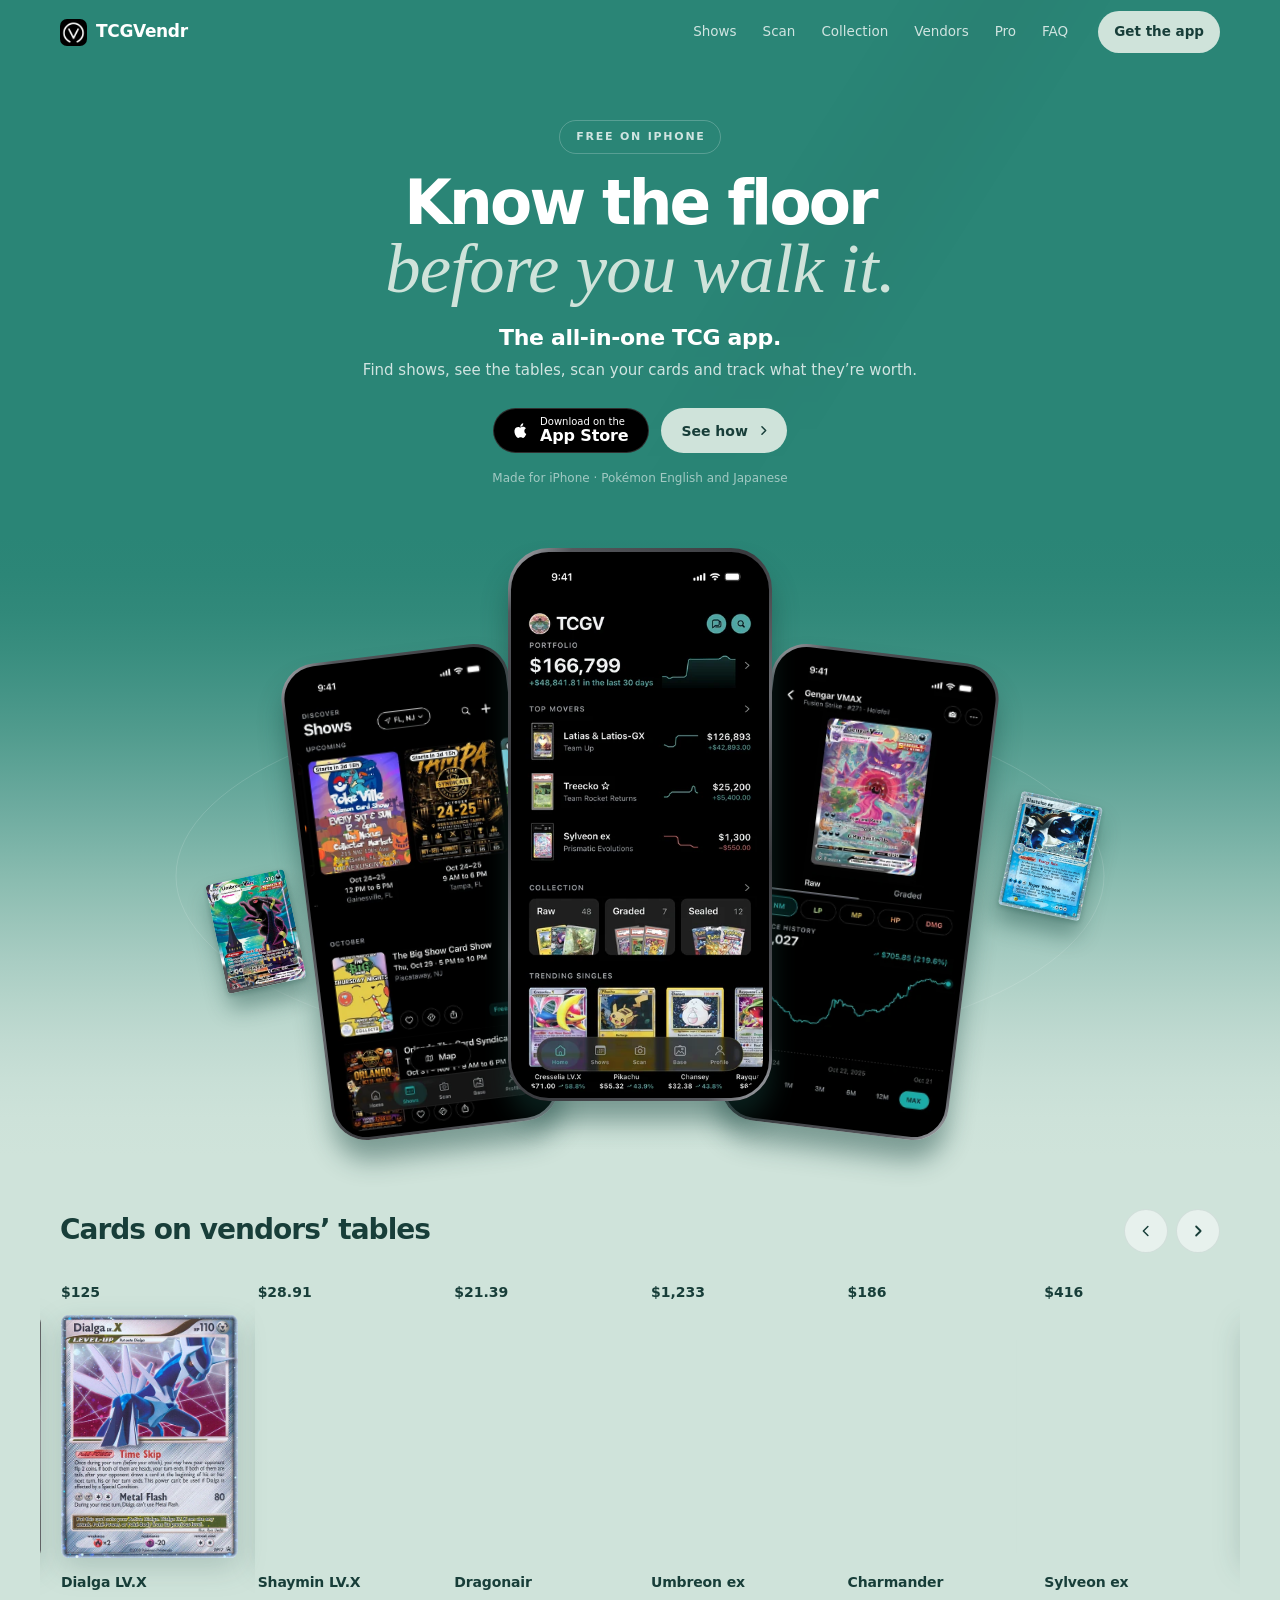
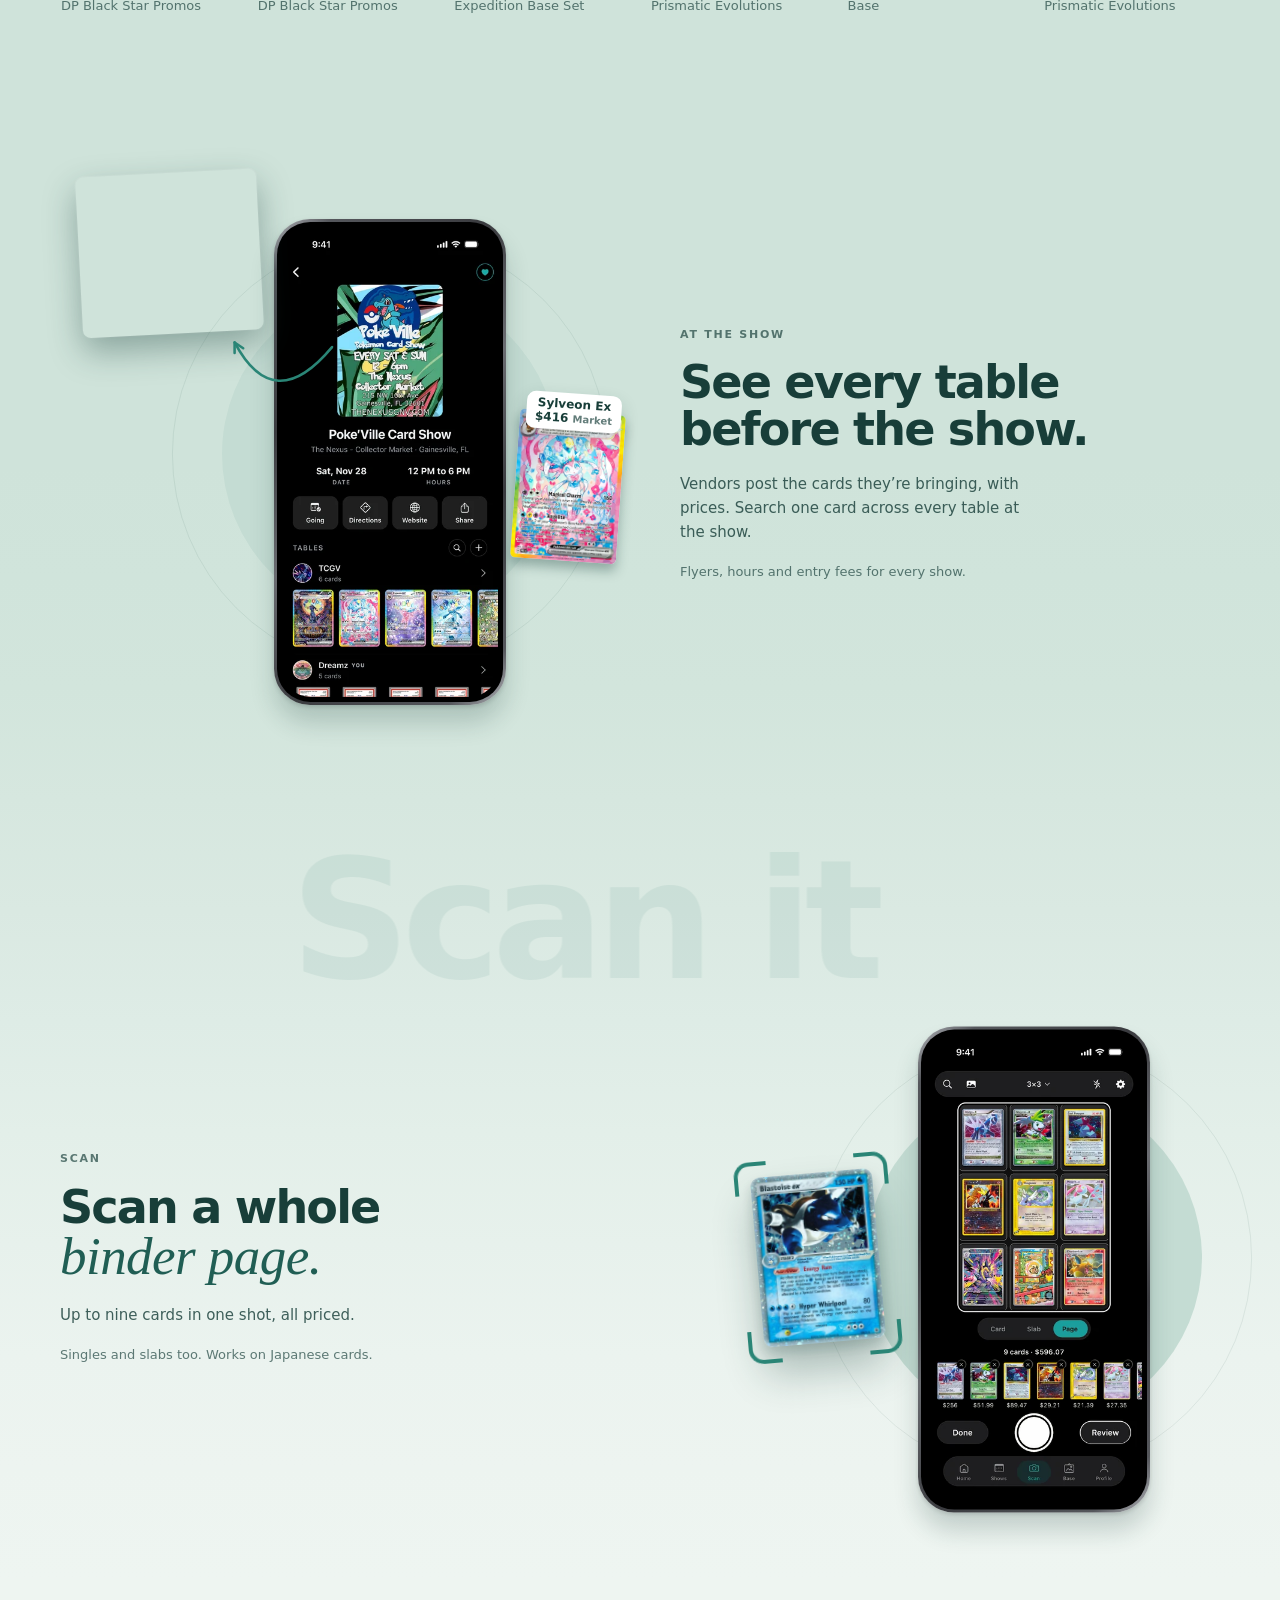
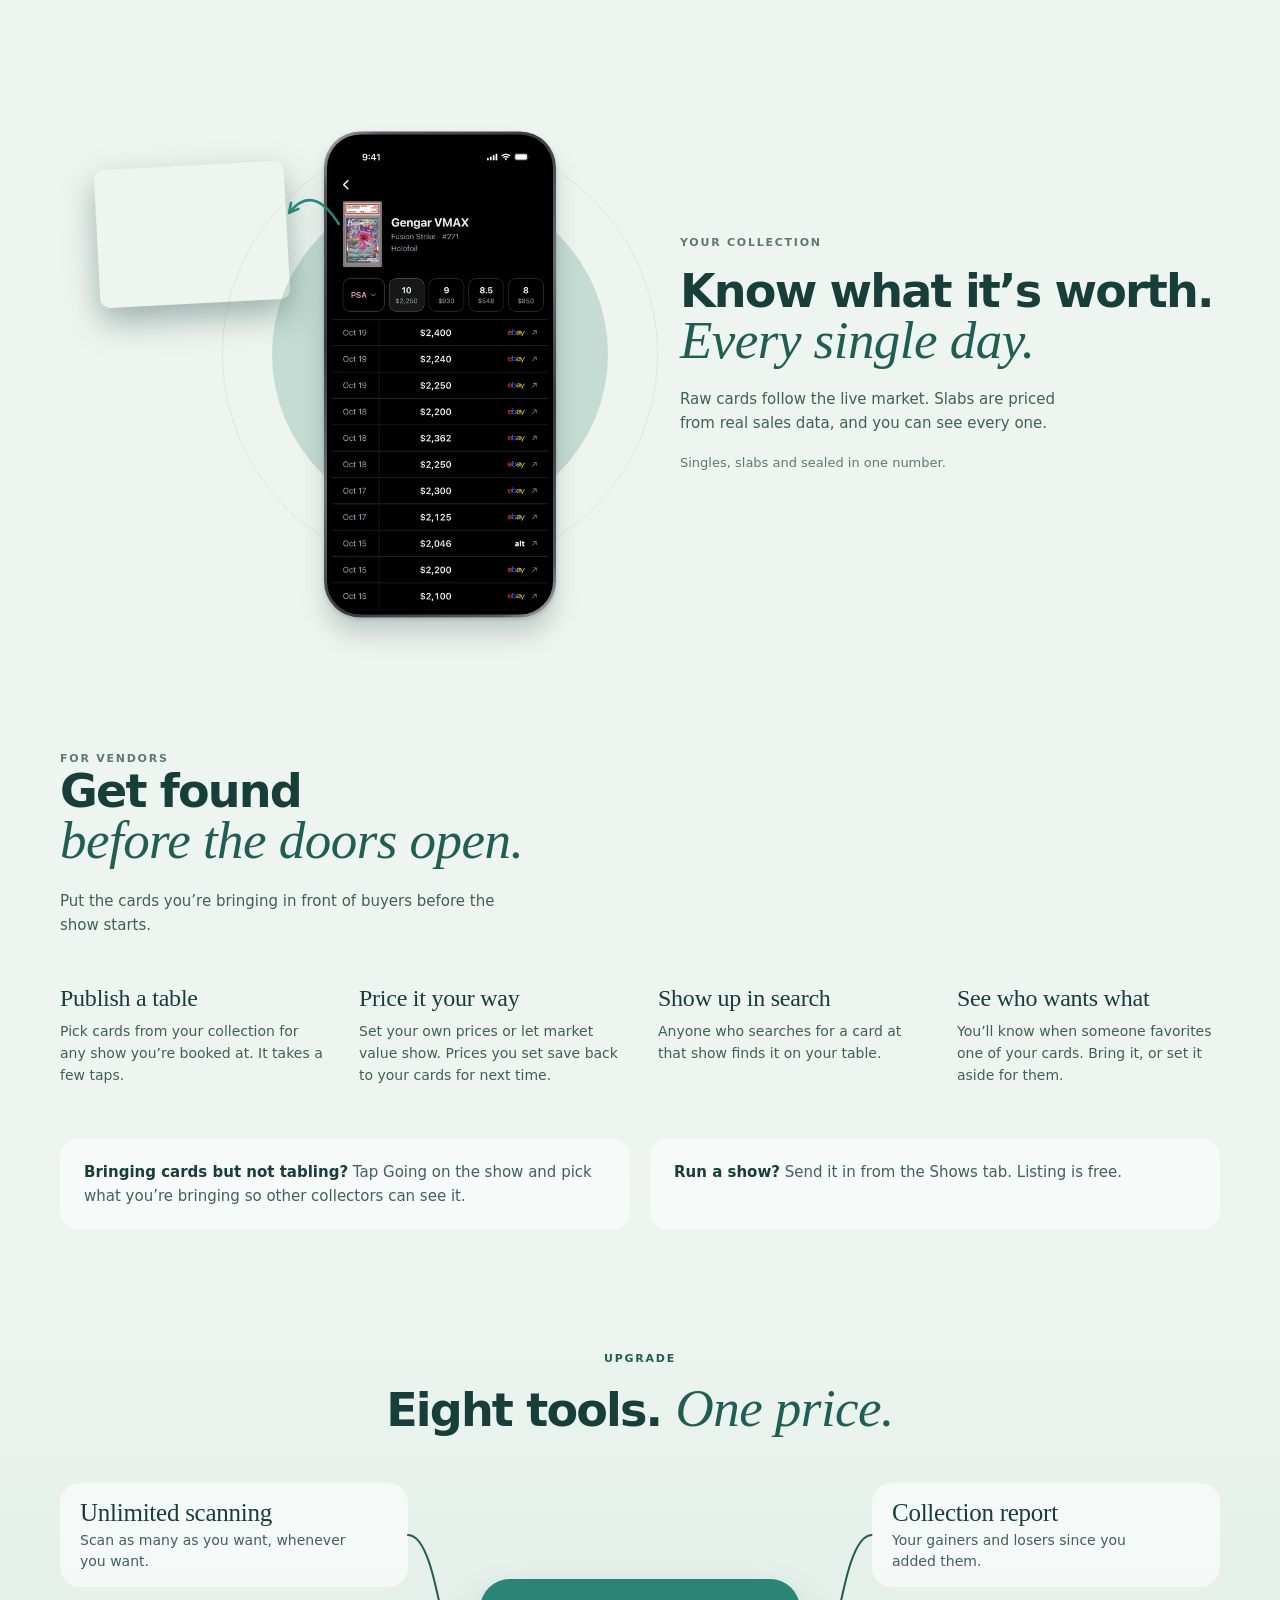
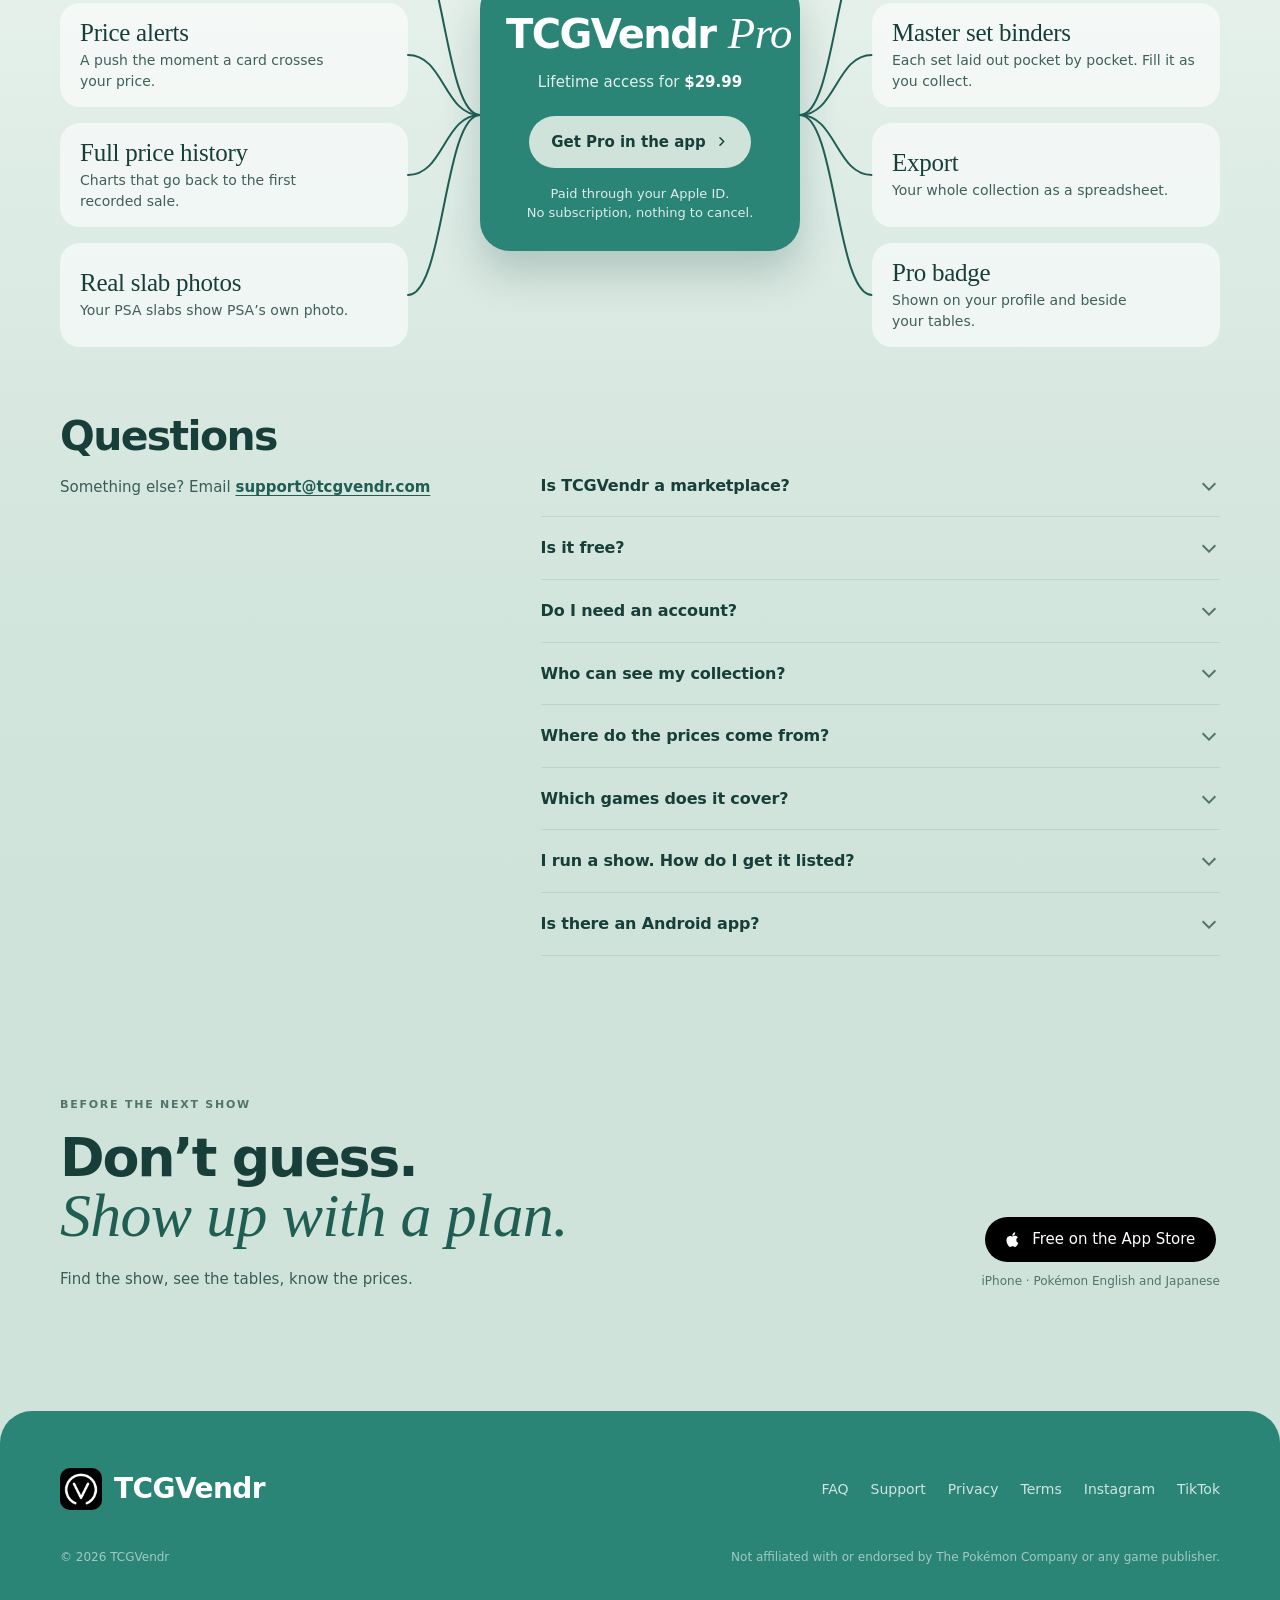
==== commit 784f17ae: "Phones and tablets show the Pro compare table (app repo 9a2af79) Co-Authored-By: Claude Opus 5.5 <no" ====
--- a/index.html
+++ b/index.html
@@ -30,7 +30,7 @@
 <link rel="preload" as="font" type="font/woff2" crossorigin href="/fonts/instrument-serif-italic-latin.woff2">
 <link rel="preload" as="image" href="/shots/home-720.webp?v=1" imagesrcset="/shots/home-360.webp?v=1 360w, /shots/home-540.webp?v=1 540w, /shots/home-720.webp?v=1 720w" imagesizes="(max-width:560px) 176px, 264px" fetchpriority="high">
 <script>document.documentElement.className="js";addEventListener("load",function(){if(!(window.tcgvMain&&window.tcgvSite))document.documentElement.className=""})</script>
-<link rel="stylesheet" href="/site.css?v=34">
+<link rel="stylesheet" href="/site.css?v=35">
 <script type="application/ld+json">
 {
   "@context": "https://schema.org",
@@ -338,6 +338,21 @@
             <li class="pf-card"><h3>Export</h3><p>Your whole collection as a spreadsheet.</p></li>
             <li class="pf-card"><h3>Pro badge</h3><p>Shown on your profile and beside your tables.</p></li>
           </ul>
+          <div class="pf-table">
+            <table>
+              <thead><tr><th scope="col">Tool</th><th scope="col" class="pt-free">Free</th><th scope="col" class="pt-pro">Pro</th></tr></thead>
+              <tbody>
+                <tr><th scope="row">Unlimited scanning</th><td class="pt-free">25 + 10<br>a week</td><td class="pt-pro"><svg class="pt-check" role="img" aria-label="Included"><use href="#pi-check"/></svg></td></tr>
+                <tr><th scope="row">Full price history</th><td class="pt-free">3 mo</td><td class="pt-pro"><svg class="pt-check" role="img" aria-label="Included"><use href="#pi-check"/></svg></td></tr>
+                <tr><th scope="row">Price alerts</th><td class="pt-free">3</td><td class="pt-pro"><svg class="pt-check" role="img" aria-label="Included"><use href="#pi-check"/></svg></td></tr>
+                <tr><th scope="row">Master set binders</th><td class="pt-free">Preview</td><td class="pt-pro"><svg class="pt-check" role="img" aria-label="Included"><use href="#pi-check"/></svg></td></tr>
+                <tr><th scope="row">Real slab photos</th><td class="pt-free">10 slabs</td><td class="pt-pro"><svg class="pt-check" role="img" aria-label="Included"><use href="#pi-check"/></svg></td></tr>
+                <tr><th scope="row">Collection report</th><td class="pt-free">Headline</td><td class="pt-pro"><svg class="pt-check" role="img" aria-label="Included"><use href="#pi-check"/></svg></td></tr>
+                <tr><th scope="row">Collection export (CSV)</th><td class="pt-free"><span class="pt-no" role="img" aria-label="Not included"></span></td><td class="pt-pro"><svg class="pt-check" role="img" aria-label="Included"><use href="#pi-check"/></svg></td></tr>
+                <tr><th scope="row">Pro badge</th><td class="pt-free"><span class="pt-no" role="img" aria-label="Not included"></span></td><td class="pt-pro"><svg class="pt-check" role="img" aria-label="Included"><use href="#pi-check"/></svg></td></tr>
+              </tbody>
+            </table>
+          </div>
         </div>
       </div>
     </section>
--- a/site.css
+++ b/site.css
@@ -323,8 +323,10 @@
 .pf-price b { color: #fff; font-weight: 800; }
 .pf-hub .pro-btn { margin-top: 22px; background: var(--light); color: var(--ink); }
 .pf-note { margin-top: 16px; font-size: 13px; line-height: 1.5; color: rgba(255, 255, 255, .84); }
+/* phones and tablets show the paywall's compare table (canvas 11C) instead of the cards */
+.pf-table { display: none; }
 @media (max-width: 1080px) {
-  .pro-flow { display: flex; flex-direction: column; max-width: 560px; margin-left: auto; margin-right: auto; }
+  .pro-flow { display: flex; flex-direction: column; align-items: stretch; max-width: 560px; margin-left: auto; margin-right: auto; }
   .pf-hub { order: -1; }
   .pf-lines { display: none; }
   .pf-side { position: relative; padding-left: 64px; gap: 12px; }
@@ -336,6 +338,18 @@
   .pf-card::after { content: ""; position: absolute; left: -32px; top: -12px; bottom: 0; width: 2px; background: var(--accent); }
   .pf-l .pf-card:first-child::after { top: -28px; }
   .pf-r .pf-card:last-child::after { bottom: calc(50% - 2px); }
+  .pf-side { display: none; }
+  .pf-table { display: block; margin-top: 16px; border-radius: 24px; background: rgba(255, 255, 255, .66); padding: 18px 16px 6px; }
+  .pf-table table { width: 100%; border-collapse: collapse; font-size: 14px; }
+  .pf-table th, .pf-table td { padding: 12px 4px; text-align: left; border-bottom: 1px solid var(--ring); }
+  .pf-table tbody tr:last-child th, .pf-table tbody tr:last-child td { border-bottom: 0; }
+  .pf-table thead th { padding-top: 0; font-size: 10px; font-weight: 800; letter-spacing: .14em; text-transform: uppercase; color: var(--ink-faint); }
+  .pf-table tbody th { font-weight: 600; line-height: 1.3; color: var(--ink); white-space: nowrap; }
+  .pf-table .pt-free, .pf-table .pt-pro { width: 72px; text-align: center; }
+  .pf-table tbody .pt-free { font-size: 13px; line-height: 1.3; color: var(--ink-faint); }
+  .pf-table thead .pt-pro { color: var(--accent); }
+  .pt-check { width: 16px; height: 16px; color: var(--deep); display: inline-block; vertical-align: middle; }
+  .pt-no { display: inline-block; width: 12px; height: 2px; border-radius: 2px; background: var(--ink-faint); opacity: .6; vertical-align: middle; }
 }
 @media (max-width: 560px) {
   .pf-side { padding-left: 52px; gap: 10px; }
@@ -344,6 +358,11 @@
   .pf-card::before { left: -24px; width: 24px; }
   .pf-card::after { left: -24px; top: -10px; }
   .pf-card h3 { font-size: 23px; }
+}
+@media (max-width: 400px) {
+  .pf-table { padding: 16px 12px 4px; }
+  .pf-table .pt-free, .pf-table .pt-pro { width: 60px; }
+  .pf-table tbody th { font-size: 13.5px; }
 }
 .pro-btn { margin-top: 28px; display: inline-flex; align-items: center; gap: 8px; height: 52px; padding: 0 22px; border-radius: 999px; background: var(--deep); color: #fff; font-weight: 700; font-size: 15px; transition: transform .3s var(--spring), box-shadow .25s; }
 .pro-btn:hover { transform: translateY(-2px); box-shadow: 0 10px 22px rgba(24, 62, 57, .25); }
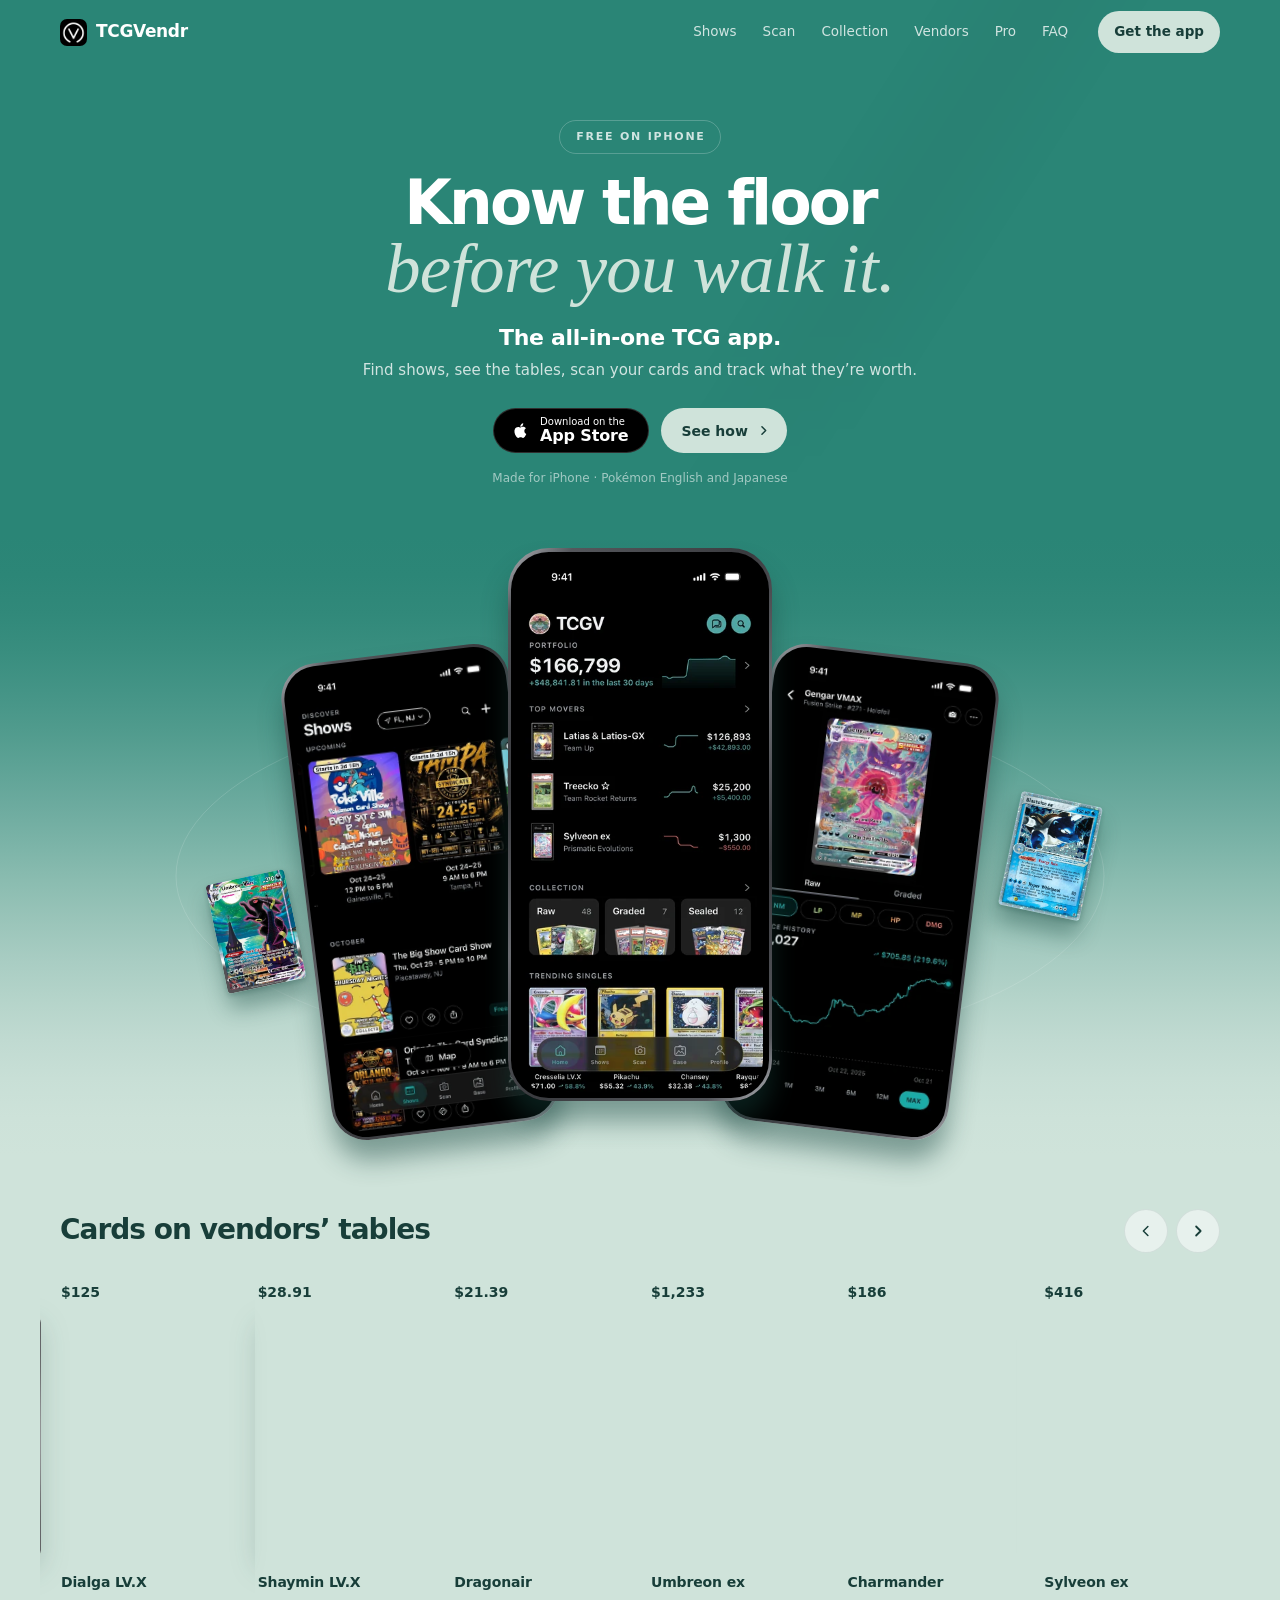
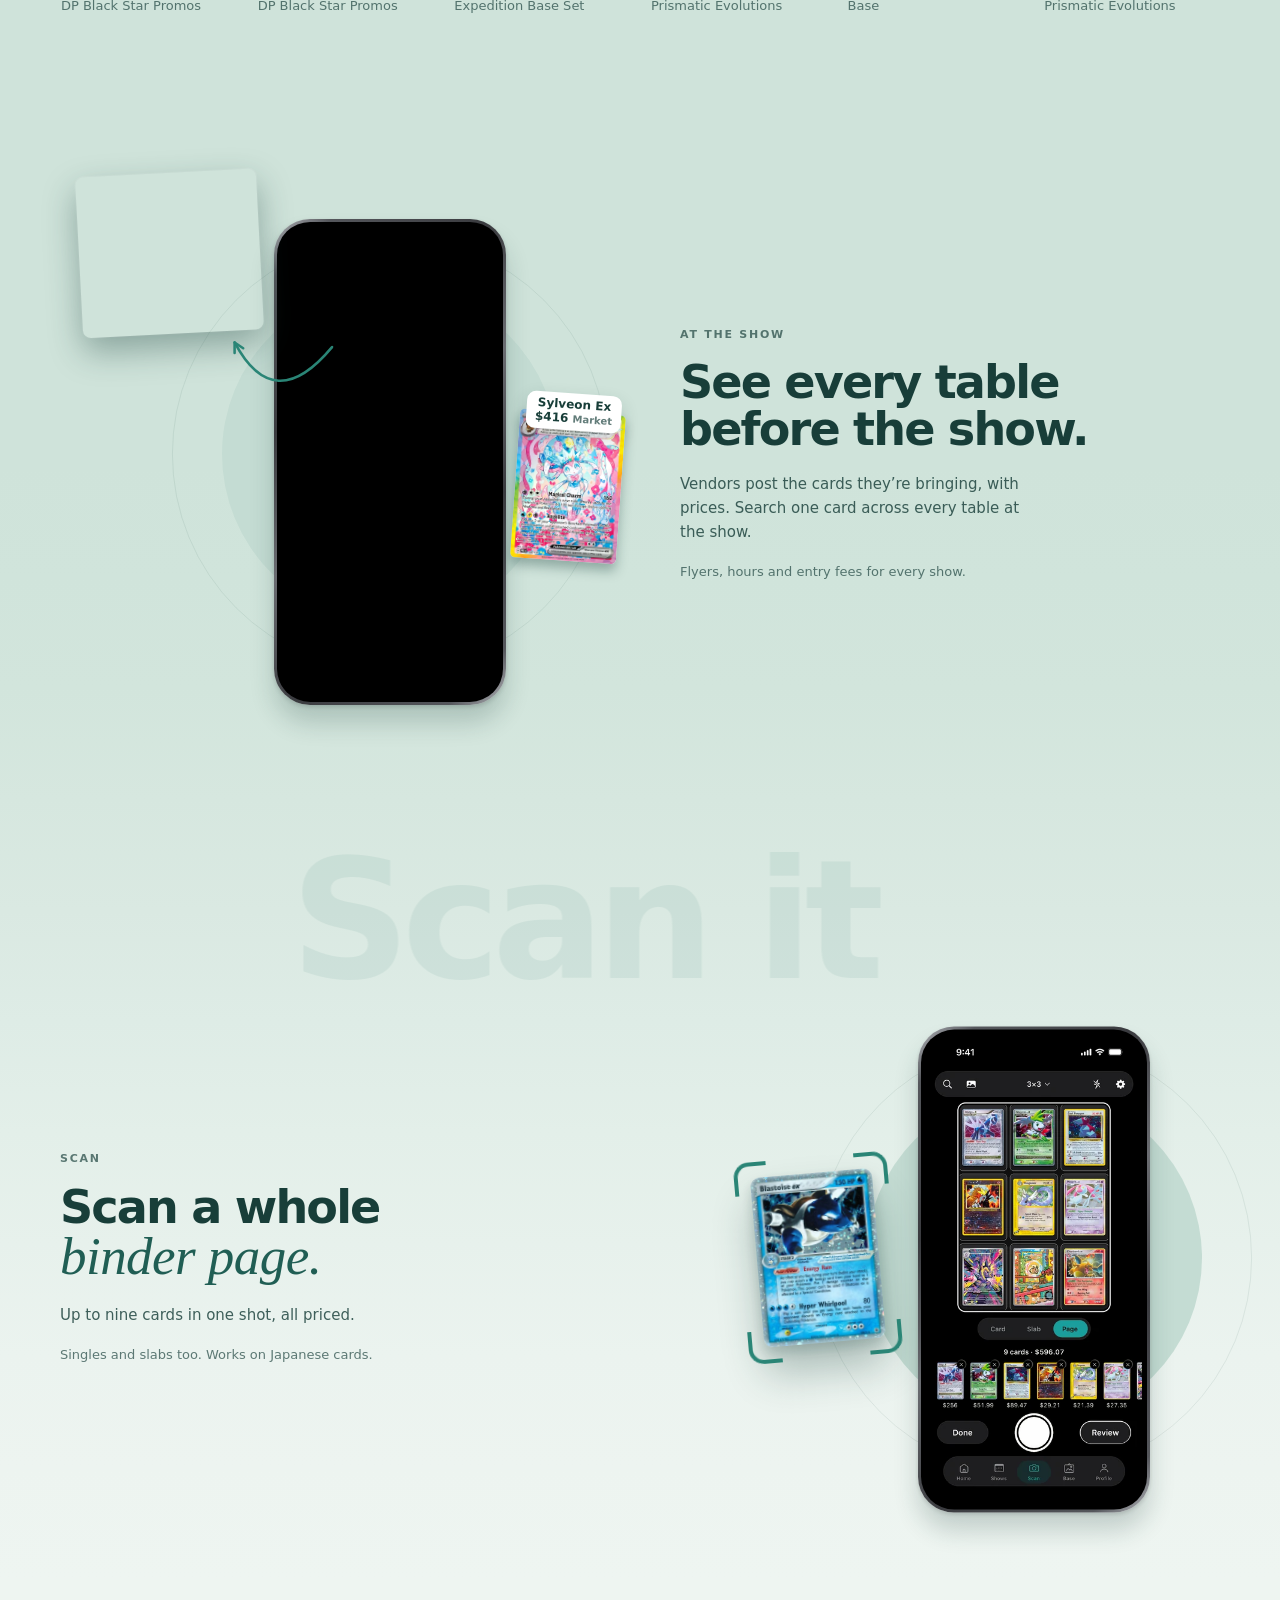
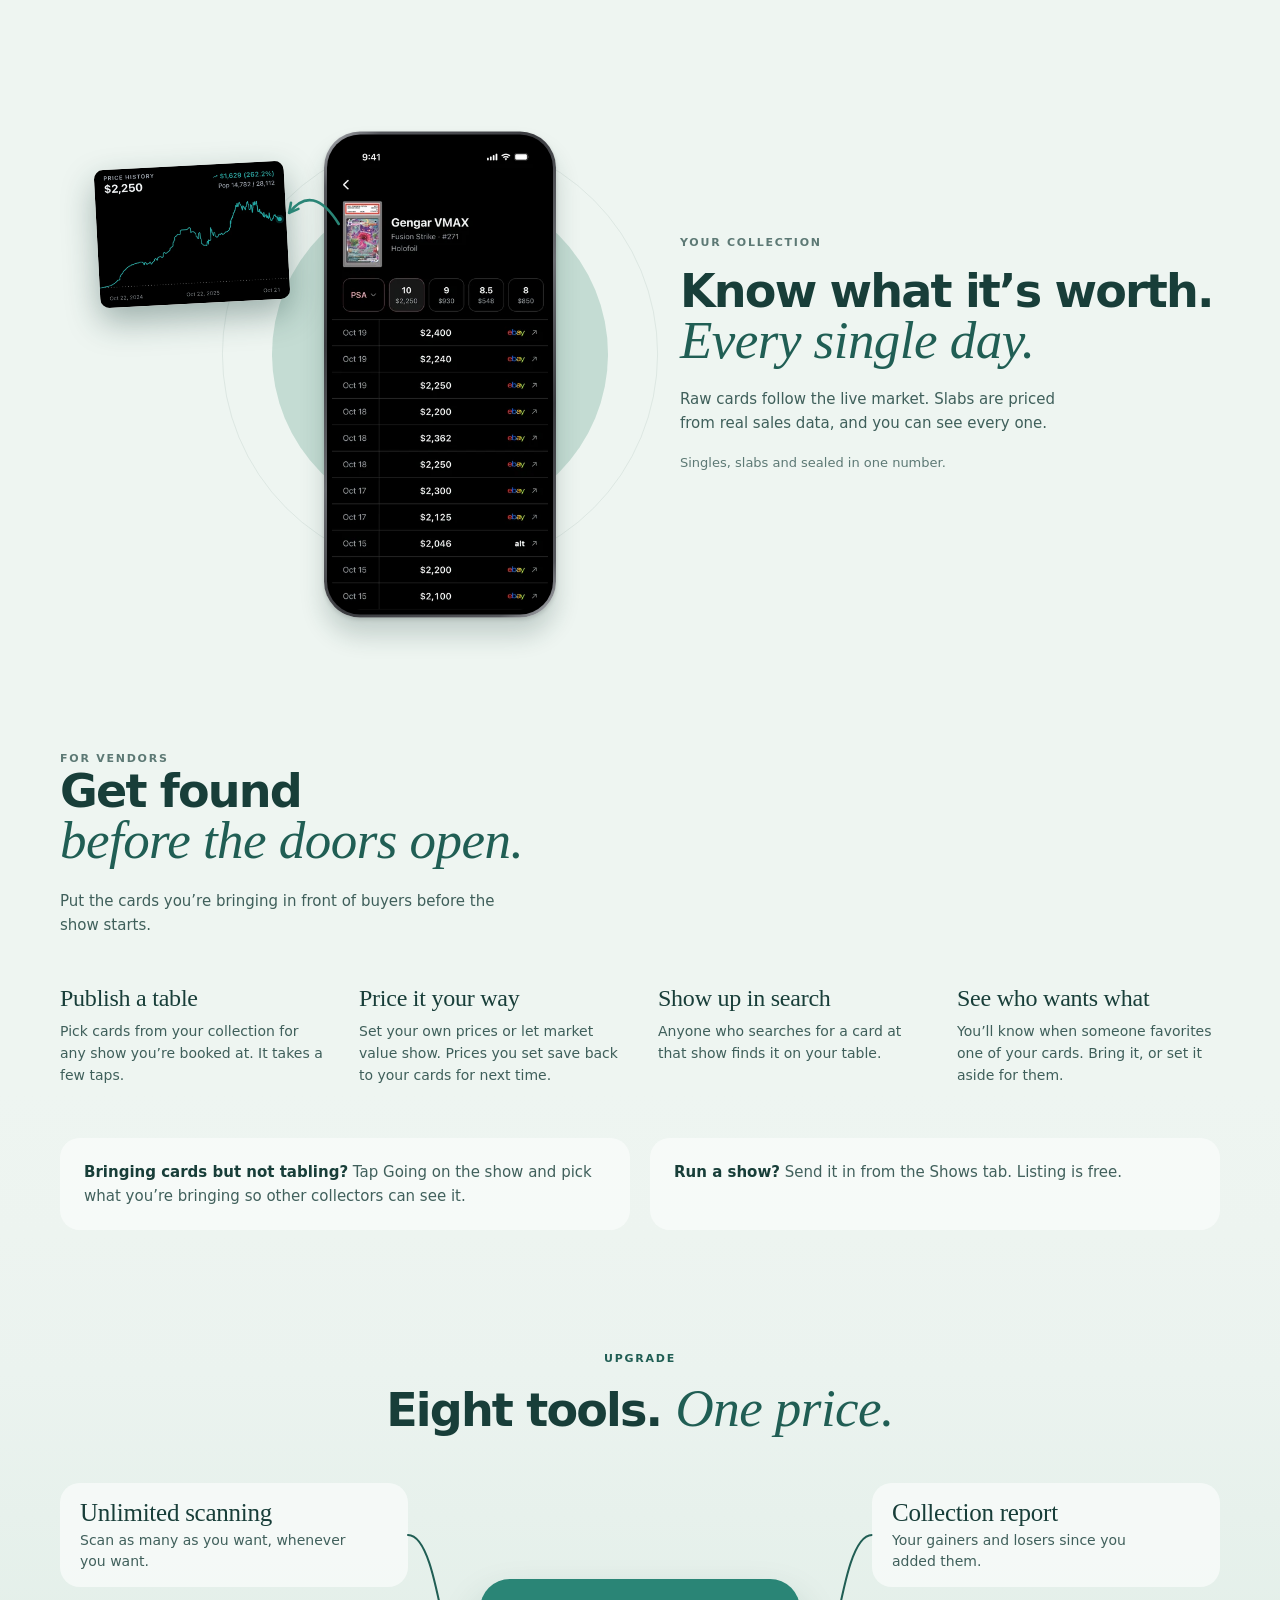
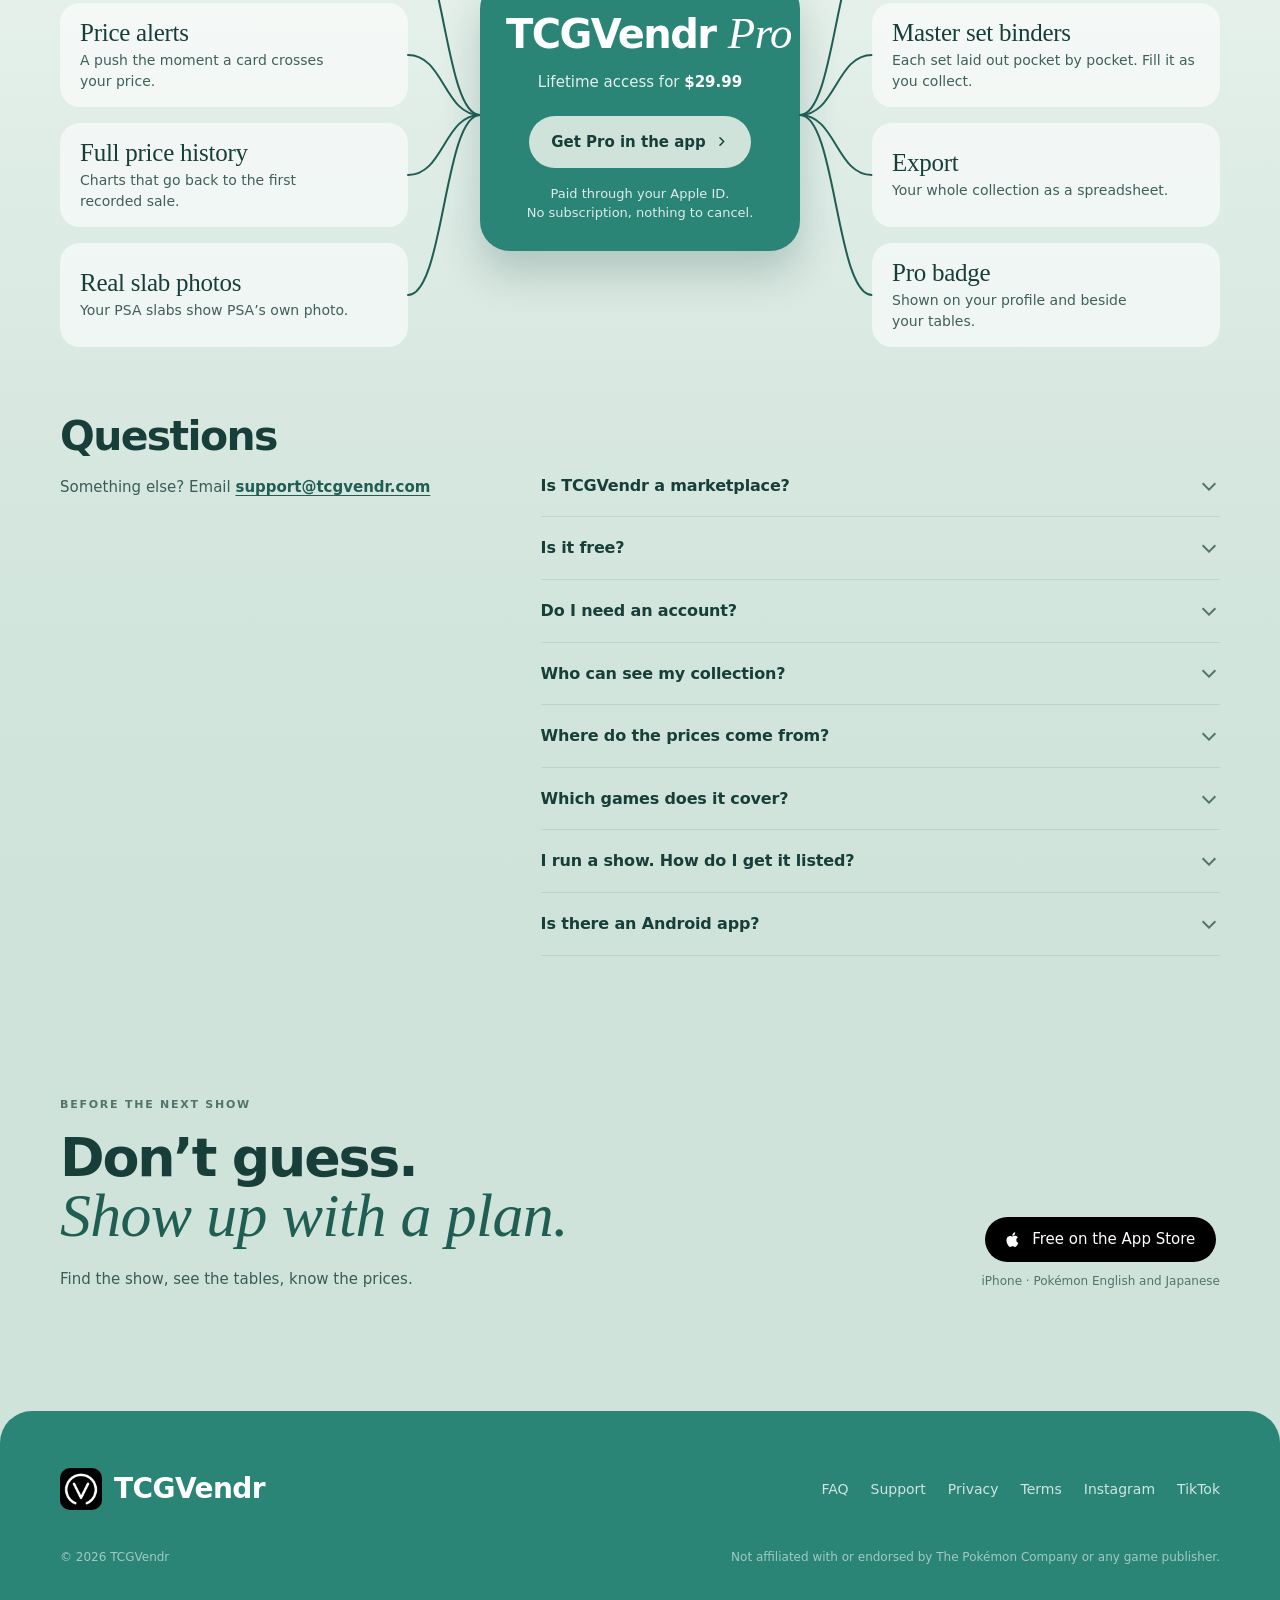
==== commit 8a4fcafd: "TikTok visitors see the way out on load (app repo f019deb)" ====
--- a/index.html
+++ b/index.html
@@ -415,7 +415,7 @@
 
 <script src="/main.js?v=82" defer></script>
 <script src="/site.js?v=5" defer></script>
-<script src="/escape.js?v=6" defer></script>
+<script src="/escape.js?v=7" defer></script>
 <script src="/android.js?v=4" defer></script>
 </body>
 </html>
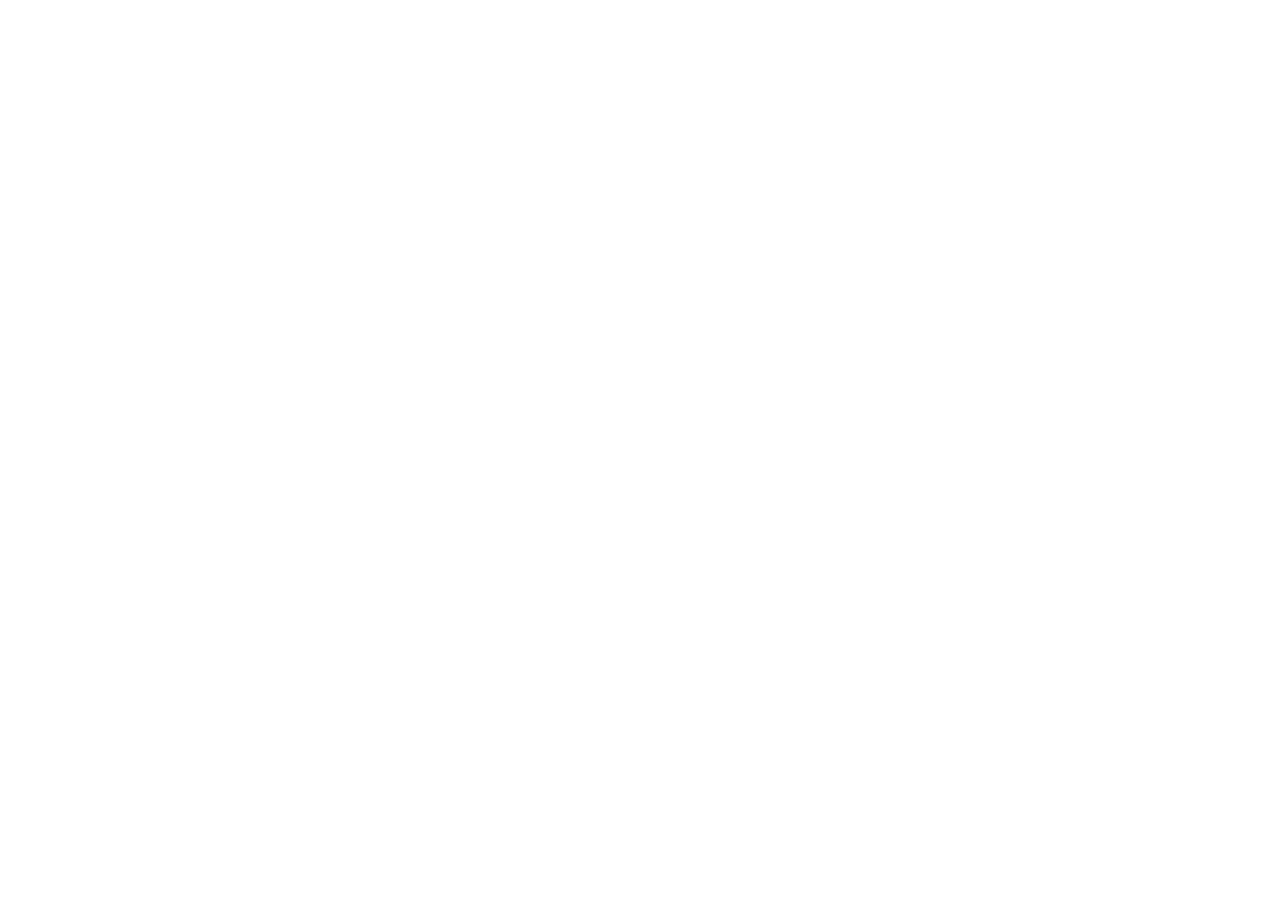
==== commit dca06ae4: "Redirect to gettracka.com Co-Authored-By: Claude Opus 5.5 <noreply@anthropic.com> Claude-Session: ht" ====
--- a/index.html
+++ b/index.html
@@ -1,421 +1,18 @@
-<!DOCTYPE html>
+<!doctype html>
 <html lang="en">
 <head>
 <meta charset="utf-8">
-<meta name="viewport" content="width=device-width, initial-scale=1, viewport-fit=cover">
-<script src="/track.js?v=3"></script>
-<title>TCGVendr: Know the floor before you walk it</title>
-<meta name="description" content="See what vendors are bringing to Pokémon card shows near you, with prices, before the doors open. Track your collection, scan cards and follow prices. Free on iPhone.">
-<meta name="theme-color" content="#2a8576">
-<meta name="color-scheme" content="light">
-<meta name="apple-itunes-app" content="app-id=6778956833">
-<link rel="canonical" href="https://tcgvendr.com/">
-<link rel="icon" type="image/svg+xml" href="/favicon.svg?v=5">
-<link rel="icon" type="image/png" href="/favicon.png?v=5">
-<link rel="apple-touch-icon" href="/apple-touch-icon.png?v=4">
-<meta property="og:title" content="TCGVendr: Know the floor before you walk it">
-<meta property="og:description" content="See what vendors are bringing to card shows near you, with prices, before the doors open. Free on iPhone.">
-<meta property="og:url" content="https://tcgvendr.com/">
-<meta property="og:type" content="website">
-<meta property="og:site_name" content="TCGVendr">
-<meta property="og:image" content="https://tcgvendr.com/og.jpg?v=7">
-<meta property="og:image:width" content="1200">
-<meta property="og:image:height" content="630">
-<meta property="og:image:alt" content="The TCGVendr Shows tab, listing upcoming card shows with their flyers and vendor tables.">
-<meta name="twitter:card" content="summary_large_image">
-<meta name="twitter:title" content="TCGVendr: Know the floor before you walk it">
-<meta name="twitter:description" content="See what vendors are bringing to card shows near you, with prices, before the doors open. Free on iPhone.">
-<meta name="twitter:image" content="https://tcgvendr.com/og.jpg?v=7">
-<link rel="preload" as="font" type="font/woff2" crossorigin href="/fonts/plus-jakarta-sans-latin.woff2">
-<link rel="preload" as="font" type="font/woff2" crossorigin href="/fonts/instrument-serif-italic-latin.woff2">
-<link rel="preload" as="image" href="/shots/home-720.webp?v=1" imagesrcset="/shots/home-360.webp?v=1 360w, /shots/home-540.webp?v=1 540w, /shots/home-720.webp?v=1 720w" imagesizes="(max-width:560px) 176px, 264px" fetchpriority="high">
-<script>document.documentElement.className="js";addEventListener("load",function(){if(!(window.tcgvMain&&window.tcgvSite))document.documentElement.className=""})</script>
-<link rel="stylesheet" href="/site.css?v=35">
-<script type="application/ld+json">
-{
-  "@context": "https://schema.org",
-  "@graph": [
-    {
-      "@type": "Organization",
-      "@id": "https://tcgvendr.com/#org",
-      "name": "TCGVendr",
-      "url": "https://tcgvendr.com/",
-      "logo": "https://tcgvendr.com/apple-touch-icon.png",
-      "email": "support@tcgvendr.com",
-      "sameAs": [
-        "https://www.instagram.com/tcgvendr.app/",
-        "https://www.tiktok.com/@tcgvendr.app",
-        "https://apps.apple.com/us/app/tcgvendr-card-show-finder/id6778956833"
-      ]
-    },
-    {
-      "@type": "MobileApplication",
-      "name": "TCGVendr: Card Show Finder",
-      "operatingSystem": "iOS",
-      "applicationCategory": "ShoppingApplication",
-      "description": "See what vendors are bringing to Pokémon card shows before the doors open, search one card across every table, and track your collection at market value.",
-      "url": "https://tcgvendr.com/",
-      "installUrl": "https://apps.apple.com/us/app/tcgvendr-card-show-finder/id6778956833",
-      "publisher": { "@id": "https://tcgvendr.com/#org" },
-      "offers": [
-        { "@type": "Offer", "name": "Free", "price": "0", "priceCurrency": "USD" },
-        { "@type": "Offer", "name": "TCGVendr Pro (lifetime)", "price": "29.99", "priceCurrency": "USD" }
-      ]
-    }
-  ]
-}
-</script>
+<meta name="viewport" content="width=device-width,initial-scale=1">
+<title>Tracka, formerly TCGVendr</title>
+<link rel="canonical" href="https://gettracka.com/">
+<meta property="og:title" content="Tracka, formerly TCGVendr">
+<meta property="og:description" content="TCGVendr is now Tracka. Same app, same account, same cards.">
+<meta property="og:image" content="https://gettracka.com/og.jpg?v=9">
+<meta property="og:url" content="https://gettracka.com/">
+<script>location.replace("https://gettracka.com"+location.pathname+location.search+location.hash)</script>
+<noscript><meta http-equiv="refresh" content="0;url=https://gettracka.com/"></noscript>
 </head>
-<body>
-<svg width="0" height="0" style="position:absolute" aria-hidden="true">
-  <symbol id="i-apple" viewBox="0 0 24 24"><path fill="currentColor" d="M16.37 12.64c-.02-2.1 1.72-3.11 1.8-3.16-.98-1.43-2.5-1.63-3.04-1.65-1.3-.13-2.53.76-3.19.76-.66 0-1.67-.74-2.75-.72-1.41.02-2.72.82-3.44 2.09-1.47 2.55-.38 6.32 1.05 8.39.7 1.01 1.53 2.15 2.62 2.11 1.05-.04 1.45-.68 2.72-.68s1.63.68 2.74.66c1.13-.02 1.85-1.03 2.54-2.05.8-1.17 1.13-2.3 1.15-2.36-.03-.01-2.2-.85-2.2-3.39zM14.28 6.46c.58-.7.97-1.68.86-2.66-.83.03-1.85.56-2.45 1.26-.54.62-1.01 1.62-.88 2.57.93.07 1.88-.47 2.47-1.17z"/></symbol>
-  <symbol id="i-left" viewBox="0 0 24 24"><path d="M14.5 6 8.5 12l6 6" fill="none" stroke="currentColor" stroke-width="2" stroke-linecap="round" stroke-linejoin="round"/></symbol>
-  <symbol id="i-right" viewBox="0 0 24 24"><path d="m9.5 6 6 6-6 6" fill="none" stroke="currentColor" stroke-width="2.4" stroke-linecap="round" stroke-linejoin="round"/></symbol>
-  <!-- Phosphor Icons (bold), MIT -->
-  <symbol id="pi-check" viewBox="0 0 256 256"><path fill="currentColor" d="M232.49,80.49l-128,128a12,12,0,0,1-17,0l-56-56a12,12,0,1,1,17-17L96,183,215.51,63.51a12,12,0,0,1,17,17Z"/></symbol>
-</svg>
-
-<a class="skip" href="#main">Skip to content</a>
-
-<header class="nav" id="nav">
-  <div class="wrap nav-in">
-    <a class="brand" href="/" aria-label="TCGVendr home" translate="no"><img src="/art/v2/icon.png" width="30" height="30" alt="">TCGVendr</a>
-    <nav class="nav-links" aria-label="Primary">
-      <a href="#shows">Shows</a>
-      <a href="#scan">Scan</a>
-      <a href="#collection">Collection</a>
-      <a href="#vendors">Vendors</a>
-      <a href="#pro">Pro</a>
-      <a href="#faq">FAQ</a>
-    </nav>
-    <a class="nav-cta" href="https://apps.apple.com/us/app/tcgvendr-card-show-finder/id6778956833">Get the app</a>
-    <button class="menu-btn" type="button" aria-expanded="false" aria-controls="menu" aria-label="Open menu"><span></span><span></span></button>
-  </div>
-  <nav class="menu" id="menu" aria-label="Menu" hidden>
-    <a href="#shows">Shows</a>
-    <a href="#scan">Scan</a>
-    <a href="#collection">Collection</a>
-    <a href="#vendors">Vendors</a>
-    <a href="#pro">Pro</a>
-    <a href="#faq">FAQ</a>
-    <a class="pill" href="https://apps.apple.com/us/app/tcgvendr-card-show-finder/id6778956833">Get the app</a>
-  </nav>
-</header>
-<div class="nav-sentinel" aria-hidden="true"></div>
-
-<main id="main">
-
-  <section class="hero">
-    <canvas class="hero-shader" aria-hidden="true"></canvas>
-    <div class="wrap hero-copy">
-      <p class="chip">FREE ON IPHONE</p>
-      <h1>Know the floor <span class="it">before you walk it.</span></h1>
-      <p class="lede"><span class="lede-lead">The all-in-one TCG app.</span> <span class="lede-rest">Find shows, see the tables, scan your cards and track what they’re worth.</span><span class="lede-short">Find shows, see the tables, track your cards.</span></p>
-      <div class="cta-row">
-        <a class="store" href="https://apps.apple.com/us/app/tcgvendr-card-show-finder/id6778956833" aria-label="Download TCGVendr on the App Store">
-          <svg aria-hidden="true"><use href="#i-apple"/></svg>
-          <span><small>Download on the</small><b>App Store</b></span>
-        </a>
-        <a class="see" href="#shows">See how<svg aria-hidden="true"><use href="#i-right"/></svg></a>
-      </div>
-      <p class="fine">Made for iPhone · Pokémon English and Japanese</p>
-    </div>
-    <div class="hero-stage" role="group" aria-label="TCGVendr on iPhone">
-      <svg class="orbit" viewBox="0 0 1200 520" preserveAspectRatio="none" aria-hidden="true"><ellipse cx="600" cy="260" rx="580" ry="230" fill="none" stroke="rgba(255,255,255,.14)" stroke-width="1" vector-effect="non-scaling-stroke"/></svg>
-      <img class="float float-a" src="/art/v2/card-umbreon.webp" width="260" height="362" alt="" aria-hidden="true" data-depth="-.5">
-      <img class="float float-b" src="/art/v2/card-blastoise.webp" width="260" height="363" alt="" aria-hidden="true" data-depth=".6">
-      <div class="phone p-left" data-depth=".35">
-        <div class="rim"><div class="bezel"><div class="screen"><img src="/shots/shows-720.webp?v=1" srcset="/shots/shows-360.webp?v=1 360w, /shots/shows-540.webp?v=1 540w, /shots/shows-720.webp?v=1 720w" sizes="(max-width:560px) 140px, 229px" width="720" height="1565" alt="The Shows tab: upcoming card shows with their flyers, dates and hours."></div></div></div><span class="island"></span>
-      </div>
-      <div class="phone p-right" data-depth=".35">
-        <div class="rim"><div class="bezel"><div class="screen"><img src="/shots/chart-720.webp?v=1" srcset="/shots/chart-360.webp?v=1 360w, /shots/chart-540.webp?v=1 540w, /shots/chart-720.webp?v=1 720w" sizes="(max-width:560px) 140px, 229px" width="720" height="1565" alt="Gengar VMAX price history: $1,027, up $705.85 since 2024."></div></div></div><span class="island"></span>
-      </div>
-      <div class="phone p-center" data-depth="0">
-        <div class="rim"><div class="bezel"><div class="screen"><img src="/shots/home-720.webp?v=1" srcset="/shots/home-360.webp?v=1 360w, /shots/home-540.webp?v=1 540w, /shots/home-720.webp?v=1 720w" sizes="(max-width:560px) 176px, 264px" width="720" height="1565" alt="Home: a $166,799 portfolio with its 30-day graph and top movers." fetchpriority="high"></div></div></div><span class="island"></span>
-      </div>
-    </div>
-  </section>
-
-  <div class="band">
-
-    <section class="strip" id="tables" aria-labelledby="tables-h">
-      <div class="wrap strip-head">
-        <h2 id="tables-h" data-past="Cards on vendors’ tables">Cards at upcoming shows</h2>
-        <div class="strip-nav" aria-hidden="true">
-          <button type="button" class="round" data-scroll="-1" tabindex="-1"><svg><use href="#i-left"/></svg></button>
-          <button type="button" class="round" data-scroll="1" tabindex="-1"><svg><use href="#i-right"/></svg></button>
-        </div>
-      </div>
-      <div class="tiles-wrap">
-      <ul class="tiles" data-tiles>
-      <li class="tile" data-end="2026-10-23">
-        <span class="tile-price">$125</span>
-        <img src="/cards/dpp-DP17.webp" width="440" height="605" loading="lazy" decoding="async" alt="Dialga LV.X, DP Black Star Promos, NM">
-        <b>Dialga LV.X</b>
-        <span class="tile-meta">DP Black Star Promos</span>
-        <span class="tile-show">Oct 23, National Card Sharks TCG and Sports EXPO</span>
-      </li>
-      <li class="tile" data-end="2026-10-23">
-        <span class="tile-price">$28.91</span>
-        <img src="/cards/dpp-DP39.webp" width="440" height="605" loading="lazy" decoding="async" alt="Shaymin LV.X, DP Black Star Promos, LP">
-        <b>Shaymin LV.X</b>
-        <span class="tile-meta">DP Black Star Promos</span>
-        <span class="tile-show">Oct 23, National Card Sharks TCG and Sports EXPO</span>
-      </li>
-      <li class="tile" data-end="2026-10-23">
-        <span class="tile-price">$21.39</span>
-        <img src="/cards/ecard1-75.webp" width="440" height="605" loading="lazy" decoding="async" alt="Dragonair, Expedition Base Set, NM">
-        <b>Dragonair</b>
-        <span class="tile-meta">Expedition Base Set</span>
-        <span class="tile-show">Oct 23, National Card Sharks TCG and Sports EXPO</span>
-      </li>
-      <li class="tile" data-end="2026-10-25">
-        <span class="tile-price">$1,233</span>
-        <img src="/cards/sv8pt5-161.webp" width="440" height="615" loading="lazy" decoding="async" alt="Umbreon ex, Prismatic Evolutions, NM">
-        <b>Umbreon ex</b>
-        <span class="tile-meta">Prismatic Evolutions</span>
-        <span class="tile-show">Oct 24 to 25, TCG Jam Fox Valley Sports Spooktackular</span>
-      </li>
-      <li class="tile" data-end="2026-10-25">
-        <span class="tile-price">$186</span>
-        <img src="/cards/base1-46.webp" width="440" height="605" loading="lazy" decoding="async" alt="Charmander, Base, NM">
-        <b>Charmander</b>
-        <span class="tile-meta">Base</span>
-        <span class="tile-show">Oct 24 to 25, TCG Jam Fox Valley Sports Spooktackular</span>
-      </li>
-      <li class="tile" data-end="2026-11-28">
-        <span class="tile-price">$416</span>
-        <img src="/cards/sv8pt5-156.webp" width="440" height="615" loading="lazy" decoding="async" alt="Sylveon ex, Prismatic Evolutions, NM">
-        <b>Sylveon ex</b>
-        <span class="tile-meta">Prismatic Evolutions</span>
-        <span class="tile-show">Nov 28, Poke’Ville Card Show</span>
-      </li>
-      <li class="tile" data-end="2026-11-28">
-        <span class="tile-price">$279</span>
-        <img src="/cards/sv8pt5-155.webp" width="440" height="615" loading="lazy" decoding="async" alt="Espeon ex, Prismatic Evolutions, NM">
-        <b>Espeon ex</b>
-        <span class="tile-meta">Prismatic Evolutions</span>
-        <span class="tile-show">Nov 28, Poke’Ville Card Show</span>
-      </li>
-      <li class="tile" data-end="2026-11-28">
-        <span class="tile-price">$250</span>
-        <img src="/cards/sv8pt5-150.webp" width="440" height="615" loading="lazy" decoding="async" alt="Glaceon ex, Prismatic Evolutions, NM">
-        <b>Glaceon ex</b>
-        <span class="tile-meta">Prismatic Evolutions</span>
-        <span class="tile-show">Nov 28, Poke’Ville Card Show</span>
-      </li>
-      <li class="tile" data-end="2026-12-27">
-        <span class="tile-price">$2,400</span>
-        <img src="/cards/swsh8-271.webp" width="440" height="614" loading="lazy" decoding="async" alt="Gengar VMAX, Fusion Strike, NM">
-        <b>Gengar VMAX</b>
-        <span class="tile-meta">Fusion Strike</span>
-        <span class="tile-show">Dec 27, Pokémon Market at Bell Works</span>
-      </li>
-      <li class="tile" data-end="2026-12-27">
-        <span class="tile-price">$400</span>
-        <img src="/cards/dpp-DP47.webp" width="440" height="605" loading="lazy" decoding="async" alt="Rayquaza C LV.X, DP Black Star Promos, MP">
-        <b>Rayquaza C LV.X</b>
-        <span class="tile-meta">DP Black Star Promos</span>
-        <span class="tile-show">Dec 27, Pokémon Market at Bell Works</span>
-      </li>
-      <li class="tile" data-end="2026-12-27">
-        <span class="tile-price">$309</span>
-        <img src="/cards/sv3pt5-199.webp" width="440" height="615" loading="lazy" decoding="async" alt="Charizard ex, 151, NM">
-        <b>Charizard ex</b>
-        <span class="tile-meta">151</span>
-        <span class="tile-show">Dec 27, Pokémon Market at Bell Works</span>
-      </li>
-    </ul>
-      </div>
-    </section>
-
-    <section class="feat" id="shows">
-      <div class="wrap feat-in">
-        <div class="feat-art reveal" data-pluck>
-          <svg class="well" viewBox="0 0 560 560" aria-hidden="true"><circle cx="280" cy="280" r="210" fill="var(--well)"/><circle cx="280" cy="280" r="272" fill="none" stroke="var(--ring)"/></svg>
-          <div class="phone" data-float>
-            <div class="rim"><div class="bezel"><div class="screen"><img src="/shots/show-720.webp?v=2" srcset="/shots/show-360.webp?v=2 360w, /shots/show-540.webp?v=2 540w, /shots/show-720.webp?v=2 720w" sizes="(max-width:560px) 200px, 232px" width="720" height="1565" loading="lazy" decoding="async" alt="A show page: the Poke'Ville Card Show flyer, date, hours, Going and Directions, and the tables coming with their cards."></div></div></div><span class="island"></span>
-            <img class="pluck" src="/art/v2/card-sylveon.webp" width="440" height="615" loading="lazy" decoding="async" alt="" aria-hidden="true">
-            <span class="pluck-tag" aria-hidden="true"><b>Sylveon Ex</b><span>$416 <small>Market</small></span></span>
-            <img class="pop-map" src="/art/v2/pop-map.webp" width="720" height="641" loading="lazy" decoding="async" alt="" aria-hidden="true">
-            <svg class="map-arrow" viewBox="0 0 500 450" aria-hidden="true"><path class="line shaft" pathLength="1" d="M470 100Q220 400 50 80"/><path class="line head" pathLength="1" d="M50 125L50 80L87 105"/></svg>
-            <svg class="map-arrow-m" viewBox="0 0 400 500" aria-hidden="true"><path class="line shaft" pathLength="1" d="M370 230Q170 450 40 80"/><path class="line head" pathLength="1" d="M33 125L40 80L73 111"/></svg>
-          </div>
-        </div>
-        <div class="feat-copy reveal">
-          <p class="eyebrow">At the show</p>
-          <h2>See every table before the show.</h2>
-          <p class="body">Vendors post the cards they’re bringing, with prices. Search one card across every table at the show.</p>
-          <p class="note">Flyers, hours and entry fees for every show.</p>
-        </div>
-      </div>
-    </section>
-
-    <section class="feat flip" id="scan">
-      <div class="ghost" aria-hidden="true">Scan it</div>
-      <div class="wrap feat-in">
-        <div class="feat-art reveal" data-scanfx>
-          <div class="scanfx" aria-hidden="true">
-            <div class="scan-card"><img src="/art/v2/card-blastoise.webp" width="260" height="363" loading="lazy" decoding="async" alt=""><span class="beam"></span></div>
-            <span class="vf"><i class="tl"></i><i class="tr"></i><i class="bl"></i><i class="br"></i></span>
-          </div>
-          <svg class="well" viewBox="0 0 560 560" aria-hidden="true"><circle cx="280" cy="280" r="210" fill="var(--well)"/><circle cx="280" cy="280" r="272" fill="none" stroke="var(--ring)"/></svg>
-          <div class="phone" data-float>
-            <div class="rim"><div class="bezel"><div class="screen"><img src="/shots/scan-720.webp?v=1" srcset="/shots/scan-360.webp?v=1 360w, /shots/scan-540.webp?v=1 540w, /shots/scan-720.webp?v=1 720w" sizes="(max-width:560px) 200px, 232px" width="720" height="1565" loading="lazy" decoding="async" alt="The Scan tab in Page mode: a 3 by 3 binder page, nine cards identified and priced, $596.07 in all."></div></div></div><span class="island"></span>
-          </div>
-        </div>
-        <div class="feat-copy reveal">
-          <p class="eyebrow">Scan</p>
-          <h2>Scan a whole <span class="it">binder page.</span></h2>
-          <p class="body">Up to nine cards in one shot, all priced.</p>
-          <p class="note">Singles and slabs too. Works on Japanese cards.</p>
-        </div>
-      </div>
-    </section>
-
-    <section class="feat" id="collection">
-      <div class="wrap feat-in">
-        <div class="feat-art reveal" data-graph>
-          <svg class="well" viewBox="0 0 560 560" aria-hidden="true"><circle cx="280" cy="280" r="210" fill="var(--well)"/><circle cx="280" cy="280" r="272" fill="none" stroke="var(--ring)"/></svg>
-          <div class="phone" data-float>
-            <div class="rim"><div class="bezel"><div class="screen"><img src="/shots/sales-720.webp?v=1" srcset="/shots/sales-360.webp?v=1 360w, /shots/sales-540.webp?v=1 540w, /shots/sales-720.webp?v=1 720w" sizes="(max-width:560px) 200px, 232px" width="720" height="1565" loading="lazy" decoding="async" alt="Gengar VMAX PSA 10: its recent sales, newest first."></div></div></div><span class="island"></span>
-            <img class="pop-graph" src="/art/v2/pop-graph.webp?v=2" width="720" height="522" loading="lazy" decoding="async" alt="" aria-hidden="true">
-            <svg class="pop-arrow" viewBox="0 0 300 300" aria-hidden="true"><path class="line shaft" pathLength="1" d="M262 196Q150 18 48 148"/><path class="line head" pathLength="1" d="M88 131L48 148L56 105"/></svg>
-            <svg class="pop-arrow-m" viewBox="0 0 440 320" aria-hidden="true"><path class="line shaft" pathLength="1" d="M70 280C300 280 400 210 400 30"/><path class="line head" pathLength="1" d="M365 65L400 30L435 65"/></svg>
-          </div>
-        </div>
-        <div class="feat-copy reveal">
-          <p class="eyebrow">Your collection</p>
-          <h2>Know what it’s worth. <span class="it">Every single day.</span></h2>
-          <p class="body">Raw cards follow the live market. Slabs are priced from real sales data, and you can see every one.</p>
-          <p class="note">Singles, slabs and sealed in one number.</p>
-        </div>
-      </div>
-    </section>
-
-    <section class="vendors" id="vendors">
-      <div class="wrap reveal">
-        <p class="eyebrow">For vendors</p>
-        <h2>Get found <span class="it">before the doors open.</span></h2>
-        <p class="body">Put the cards you’re bringing in front of buyers before the show starts.</p>
-        <div class="v-grid">
-          <div class="v-item"><h3>Publish a table</h3><p>Pick cards from your collection for any show you’re booked at. It takes a few taps.</p></div>
-          <div class="v-item"><h3>Price it your way</h3><p>Set your own prices or let market value show. Prices you set save back to your cards for next time.</p></div>
-          <div class="v-item"><h3>Show up in search</h3><p>Anyone who searches for a card at that show finds it on your table.</p></div>
-          <div class="v-item"><h3>See who wants what</h3><p>You’ll know when someone favorites one of your cards. Bring it, or set it aside for them.</p></div>
-        </div>
-        <div class="v-band">
-          <p><b>Bringing cards but not tabling?</b> Tap Going on the show and pick what you’re bringing so other collectors can see it.</p>
-          <p><b>Run a show?</b> Send it in from the Shows tab. Listing is free.</p>
-        </div>
-      </div>
-    </section>
-
-    <section class="pro" id="pro">
-      <div class="wrap">
-        <div class="pro-intro reveal">
-          <p class="eyebrow">Upgrade</p>
-          <h2>Eight tools. <span class="it">One price.</span></h2>
-        </div>
-        <div class="pro-flow reveal">
-          <ul class="pf-side pf-l">
-            <li class="pf-card"><h3>Unlimited scanning</h3><p>Scan as many as you want, whenever you want.</p></li>
-            <li class="pf-card"><h3>Price alerts</h3><p>A push the moment a card crosses your price.</p></li>
-            <li class="pf-card"><h3>Full price history</h3><p>Charts that go back to the first recorded sale.</p></li>
-            <li class="pf-card"><h3>Real slab photos</h3><p>Your PSA slabs show PSA’s own photo.</p></li>
-          </ul>
-          <svg class="pf-lines" viewBox="0 0 72 464" aria-hidden="true"><path pathLength="1" d="M0 52C36 52 36 232 72 232"/><path pathLength="1" d="M0 172C36 172 36 232 72 232"/><path pathLength="1" d="M0 292C36 292 36 232 72 232"/><path pathLength="1" d="M0 412C36 412 36 232 72 232"/></svg>
-          <div class="pf-hub">
-            <h3>TCGVendr <span class="it">Pro</span></h3>
-            <p class="pf-price">Lifetime access for <b>$29.99</b></p>
-            <a class="pro-btn" href="https://apps.apple.com/us/app/tcgvendr-card-show-finder/id6778956833">Get Pro in the app<svg aria-hidden="true"><use href="#i-right"/></svg></a>
-            <p class="pf-note">Paid through your Apple ID.<br>No subscription, nothing to cancel.</p>
-          </div>
-          <svg class="pf-lines" viewBox="0 0 72 464" aria-hidden="true"><path pathLength="1" d="M0 232C36 232 36 52 72 52"/><path pathLength="1" d="M0 232C36 232 36 172 72 172"/><path pathLength="1" d="M0 232C36 232 36 292 72 292"/><path pathLength="1" d="M0 232C36 232 36 412 72 412"/></svg>
-          <ul class="pf-side pf-r">
-            <li class="pf-card"><h3>Collection report</h3><p>Your gainers and losers since you added them.</p></li>
-            <li class="pf-card"><h3>Master set binders</h3><p>Each set laid out pocket by pocket. Fill it as you collect.</p></li>
-            <li class="pf-card"><h3>Export</h3><p>Your whole collection as a spreadsheet.</p></li>
-            <li class="pf-card"><h3>Pro badge</h3><p>Shown on your profile and beside your tables.</p></li>
-          </ul>
-          <div class="pf-table">
-            <table>
-              <thead><tr><th scope="col">Tool</th><th scope="col" class="pt-free">Free</th><th scope="col" class="pt-pro">Pro</th></tr></thead>
-              <tbody>
-                <tr><th scope="row">Unlimited scanning</th><td class="pt-free">25 + 10<br>a week</td><td class="pt-pro"><svg class="pt-check" role="img" aria-label="Included"><use href="#pi-check"/></svg></td></tr>
-                <tr><th scope="row">Full price history</th><td class="pt-free">3 mo</td><td class="pt-pro"><svg class="pt-check" role="img" aria-label="Included"><use href="#pi-check"/></svg></td></tr>
-                <tr><th scope="row">Price alerts</th><td class="pt-free">3</td><td class="pt-pro"><svg class="pt-check" role="img" aria-label="Included"><use href="#pi-check"/></svg></td></tr>
-                <tr><th scope="row">Master set binders</th><td class="pt-free">Preview</td><td class="pt-pro"><svg class="pt-check" role="img" aria-label="Included"><use href="#pi-check"/></svg></td></tr>
-                <tr><th scope="row">Real slab photos</th><td class="pt-free">10 slabs</td><td class="pt-pro"><svg class="pt-check" role="img" aria-label="Included"><use href="#pi-check"/></svg></td></tr>
-                <tr><th scope="row">Collection report</th><td class="pt-free">Headline</td><td class="pt-pro"><svg class="pt-check" role="img" aria-label="Included"><use href="#pi-check"/></svg></td></tr>
-                <tr><th scope="row">Collection export (CSV)</th><td class="pt-free"><span class="pt-no" role="img" aria-label="Not included"></span></td><td class="pt-pro"><svg class="pt-check" role="img" aria-label="Included"><use href="#pi-check"/></svg></td></tr>
-                <tr><th scope="row">Pro badge</th><td class="pt-free"><span class="pt-no" role="img" aria-label="Not included"></span></td><td class="pt-pro"><svg class="pt-check" role="img" aria-label="Included"><use href="#pi-check"/></svg></td></tr>
-              </tbody>
-            </table>
-          </div>
-        </div>
-      </div>
-    </section>
-
-    <section class="faq" id="faq">
-      <div class="wrap faq-in">
-        <div class="faq-head">
-          <h2>Questions</h2>
-          <p>Something else? Email <a href="mailto:support@tcgvendr.com">support@tcgvendr.com</a></p>
-        </div>
-        <div class="faq-list">
-          <details><summary>Is TCGVendr a marketplace?</summary><p>No. Vendors show what they’re bringing, and you buy in person at the show. There are no payments, shipping or escrow in the app.</p></details>
-          <details><summary>Is it free?</summary><p>Yes. Shows, tables, search, your collection, favorites, messages and publishing a table are all free, and you get 25 card scans and 10 slab scans a week. TCGVendr Pro is optional.</p></details>
-          <details><summary>Do I need an account?</summary><p>Yes. Sign in with Apple, Google or your email (we send you a code, there’s no password). Then add a display name and your home state so the app can show you shows nearby.</p></details>
-          <details><summary>Who can see my collection?</summary><p>Your cards show on your profile, with an asking price if you set one. Nobody sees what you paid or what you’ve sold. Hide any card to take it off your profile.</p></details>
-          <details><summary>Where do the prices come from?</summary><p>Raw cards and sealed follow the live market and update every day. Slabs are priced from recent sales, and you can see those sales under the chart. On a table, the vendor’s own price comes first.</p></details>
-          <details><summary>Which games does it cover?</summary><p>Pokémon for now: English and Japanese cards, plus sealed product. Japanese cards show their English names.</p></details>
-          <details><summary>I run a show. How do I get it listed?</summary><p>Tap + on the Shows tab and fill it in. We check every show before it goes live, and listing is free.</p></details>
-          <details><summary>Is there an Android app?</summary><p>Not yet. TCGVendr is iPhone only for now. On an Android phone, tap Get notified anywhere on this page and leave your email, and we’ll tell you the day it’s out.</p></details>
-        </div>
-      </div>
-    </section>
-
-    <section class="close" aria-labelledby="close-h">
-      <div class="wrap close-in reveal">
-        <div>
-          <p class="eyebrow">Before the next show</p>
-          <h2 id="close-h" style="margin-top:18px">Don’t guess. <span class="it">Show up with a plan.</span></h2>
-          <p class="sub">Find the show, see the tables, know the prices.</p>
-        </div>
-        <div class="close-cta">
-          <a class="store close-pill" href="https://apps.apple.com/us/app/tcgvendr-card-show-finder/id6778956833" aria-label="Free on the App Store"><svg aria-hidden="true"><use href="#i-apple"/></svg>Free on the App Store</a>
-          <p class="fine">iPhone · Pokémon English and Japanese</p>
-        </div>
-      </div>
-    </section>
-
-  </div>
-</main>
-
-<footer class="foot">
-  <div class="wrap foot-in">
-    <div class="foot-top">
-      <a class="brand" href="/" translate="no"><img src="/art/v2/icon.png" width="42" height="42" alt="">TCGVendr</a>
-      <nav aria-label="Footer">
-        <a href="#faq">FAQ</a>
-        <a href="mailto:support@tcgvendr.com">Support</a>
-        <a href="/privacy">Privacy</a>
-        <a href="/terms">Terms</a>
-        <a href="https://www.instagram.com/tcgvendr.app/" rel="me noopener" target="_blank">Instagram</a>
-        <a href="https://www.tiktok.com/@tcgvendr.app" rel="me noopener" target="_blank">TikTok</a>
-      </nav>
-    </div>
-    <div class="foot-base">
-      <p>© 2026 TCGVendr</p>
-      <p>Not affiliated with or endorsed by The Pokémon Company or any game publisher.</p>
-    </div>
-  </div>
-</footer>
-
-<script src="/main.js?v=82" defer></script>
-<script src="/site.js?v=5" defer></script>
-<script src="/escape.js?v=7" defer></script>
-<script src="/android.js?v=4" defer></script>
+<body style="margin:0;padding:24px;font:16px/1.5 -apple-system,system-ui,sans-serif">
+<p>TCGVendr is now Tracka. <a href="https://gettracka.com/">Continue to gettracka.com</a></p>
 </body>
 </html>
